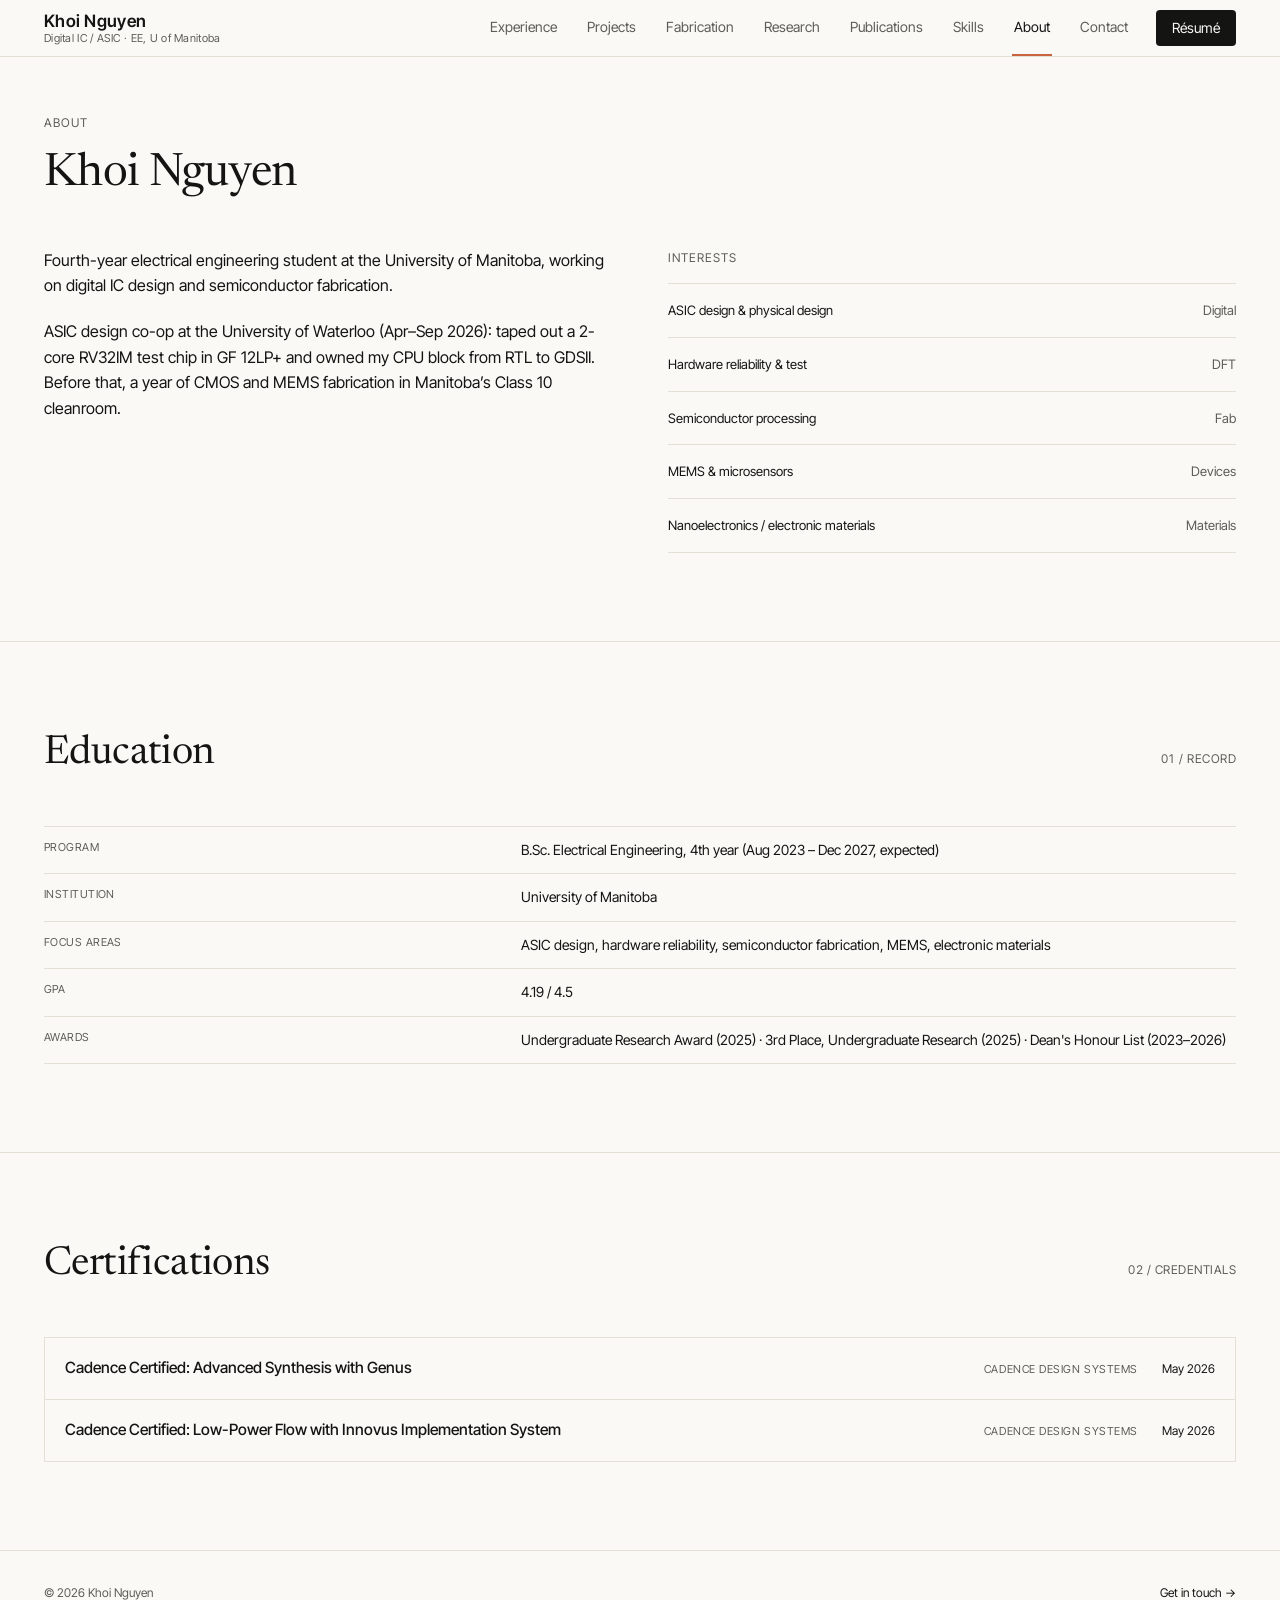
==== about.html @ 2b459b9b "Gallery layout: image cards on home page, shorter project pages" ====
<!doctype html>
<html lang="en">
<head>
<meta charset="utf-8" />
<title>About — Khoi Nguyen</title>
<meta name="description" content="About Khoi Nguyen, an electrical engineering student focused on digital IC and ASIC design, with hands-on semiconductor fabrication experience." />
<meta name="viewport" content="width=device-width, initial-scale=1" />
<link rel="canonical" href="https://akln0401.github.io/portfolio/about.html" />
<link rel="icon" type="image/svg+xml" href="assets/favicon.svg" />
<link rel="icon" type="image/png" sizes="32x32" href="assets/favicon-32.png" />
<link rel="apple-touch-icon" sizes="180x180" href="assets/apple-touch-icon.png" />
<meta name="theme-color" content="#f4f2ed" />
<meta name="author" content="Khoi Nguyen" />
<meta property="og:type" content="website" />
<meta property="og:site_name" content="Khoi Nguyen — Engineering Portfolio" />
<meta property="og:title" content="About — Khoi Nguyen" />
<meta property="og:description" content="About Khoi Nguyen, an electrical engineering student focused on digital IC and ASIC design, with hands-on semiconductor fabrication experience." />
<meta property="og:url" content="https://akln0401.github.io/portfolio/about.html" />
<meta property="og:image" content="https://akln0401.github.io/portfolio/assets/og/about.png?v=20261004" />
<meta property="og:image:width" content="1200" />
<meta property="og:image:height" content="630" />
<meta property="og:image:type" content="image/png" />
<meta property="og:image:alt" content="Khoi Nguyen — engineering portfolio: silicon, sensors, and hardware" />
<meta property="og:locale" content="en_CA" />
<meta name="twitter:card" content="summary_large_image" />
<meta name="twitter:title" content="About — Khoi Nguyen" />
<meta name="twitter:description" content="About Khoi Nguyen, an electrical engineering student focused on digital IC and ASIC design, with hands-on semiconductor fabrication experience." />
<meta name="twitter:image" content="https://akln0401.github.io/portfolio/assets/og/about.png?v=20261004" />
<link rel="preconnect" href="https://fonts.googleapis.com" />
<link rel="preconnect" href="https://fonts.gstatic.com" crossorigin />
<link href="https://fonts.googleapis.com/css2?family=Newsreader:opsz,wght@6..72,300;6..72,400;6..72,500&family=Inter+Tight:wght@400;500;600&family=IBM+Plex+Mono:wght@400;600&display=swap" rel="stylesheet" />
<link rel="stylesheet" href="css/style.css?v=20261013c" />
</head>
<body>
<a class="skip-link" href="#main">Skip to content</a>

<header class="site-header">
  <div class="wrap">
    <a class="logo" href="index.html">
      <strong>Khoi Nguyen</strong>
      <span>Digital IC / ASIC · EE, U of Manitoba</span>
    </a>
    <nav aria-label="Primary">
      <ul class="nav-list" id="nav-list">
        <li><a href="index.html#experience">Experience</a></li>
        <li><a href="index.html#projects">Projects</a></li>
        <li><a href="index.html#fabrication">Fabrication</a></li>
        <li><a href="research.html">Research</a></li>
        <li><a href="index.html#publications">Publications</a></li>
        <li><a href="index.html#skills">Skills</a></li>
        <li><a href="about.html" aria-current="page">About</a></li>
        <li><a href="index.html#contact">Contact</a></li>
        <li><a class="nav-cv" href="assets/khoi-nguyen-cv.pdf">Résumé</a></li>
      </ul>
    </nav>
    <button class="nav-toggle" aria-label="Toggle navigation menu" aria-expanded="false" aria-controls="nav-list">
      <span class="nav-toggle-bars"><span></span><span></span><span></span></span>
    </button>
  </div>
</header>

<main id="main">
  <section class="page-hero">
    <div class="wrap">
      <p class="label">About</p>
      <h1>Khoi Nguyen</h1>
    </div>
  </section>

  <section class="section" style="border-top: none; padding-top: 0;">
    <div class="wrap about-columns">
      <div class="prose">
        <p>Fourth-year electrical engineering student at the University of Manitoba, working on digital IC design and semiconductor fabrication.</p>
        <p>ASIC design co-op at the University of Waterloo (Apr&ndash;Sep 2026): taped out a 2-core RV32IM test chip in GF 12LP+ and owned my CPU block from RTL to GDSII. Before that, a year of CMOS and MEMS fabrication in Manitoba&rsquo;s Class&nbsp;10 cleanroom.</p>
      </div>

      <div>
        <p class="label" style="margin-bottom: 16px;">Interests</p>
        <ul class="interest-list">
          <li><span>ASIC design &amp; physical design</span><span>Digital</span></li>
          <li><span>Hardware reliability &amp; test</span><span>DFT</span></li>
          <li><span>Semiconductor processing</span><span>Fab</span></li>
          <li><span>MEMS &amp; microsensors</span><span>Devices</span></li>
          <li><span>Nanoelectronics / electronic materials</span><span>Materials</span></li>
        </ul>
      </div>
    </div>
  </section>

  <section class="section">
    <div class="wrap">
      <div class="section-head">
        <h2>Education</h2>
        <span class="section-index">01 / RECORD</span>
      </div>
      <table class="spec-table">
        <tbody>
          <tr>
            <th>Program</th>
            <td>B.Sc. Electrical Engineering, 4th year (Aug 2023 &ndash; Dec 2027, expected)</td>
          </tr>
          <tr>
            <th>Institution</th>
            <td>University of Manitoba</td>
          </tr>
          <tr>
            <th>Focus areas</th>
            <td>ASIC design, hardware reliability, semiconductor fabrication, MEMS, electronic materials</td>
          </tr>
          <tr>
            <th>GPA</th>
            <td>4.19 / 4.5</td>
          </tr>
          <tr>
            <th>Awards</th>
            <td>Undergraduate Research Award (2025) &middot; 3rd Place, Undergraduate Research (2025) &middot; Dean's Honour List (2023&ndash;2026)</td>
          </tr>
        </tbody>
      </table>
    </div>
  </section>

  <section class="section">
    <div class="wrap">
      <div class="section-head">
        <h2>Certifications</h2>
        <span class="section-index">02 / CREDENTIALS</span>
      </div>
      <ul class="cert-list">
        <li>
          <span class="cert-name">Cadence Certified: Advanced Synthesis with Genus</span>
          <span class="cert-issuer">Cadence Design Systems</span>
          <span class="cert-date">May 2026</span>
        </li>
        <li>
          <span class="cert-name">Cadence Certified: Low-Power Flow with Innovus Implementation System</span>
          <span class="cert-issuer">Cadence Design Systems</span>
          <span class="cert-date">May 2026</span>
        </li>
      </ul>
    </div>
  </section>
</main>

<footer class="site-footer">
  <div class="wrap">
    <span>&copy; <span data-year>2026</span> Khoi Nguyen</span>
    <span><a href="index.html#contact" style="text-decoration:none;">Get in touch &rarr;</a></span>
  </div>
</footer>

<script src="js/main.js"></script>
</body>
</html>
---- css/style.css ----
/* ============================================================
   Khoi Nguyen — Engineering Portfolio
   Design tokens
   ============================================================ */
:root {
  --ink: #161616;
  --paper: #ffffff;
  --paper-raised: #f4f4f4;
  --muted: #525252;
  --line: #e0e0e0;
  --accent: #0f62fe;
  --accent-ink: #ffffff;

  --font-display: "IBM Plex Sans", "Helvetica Neue", Arial, sans-serif;
  --font-body: "IBM Plex Sans", "Helvetica Neue", Arial, sans-serif;
  --font-mono: "IBM Plex Mono", "SFMono-Regular", Consolas, monospace;

  --max-w: 1240px;
  --gutter: 24px;

  --dur-fast: 120ms;
  --dur-med: 220ms;
  --ease: cubic-bezier(0.2, 0.6, 0.2, 1);
}

/* ------------------------------------------------------------
   Reset
   ------------------------------------------------------------ */

*,
*::before,
*::after {
  box-sizing: border-box;
}

html {
  -webkit-text-size-adjust: 100%;
}

body {
  margin: 0;
  background: var(--paper);
  color: var(--ink);
  font-family: var(--font-body);
  font-size: 16px;
  line-height: 1.6;
  -webkit-font-smoothing: antialiased;
}

img {
  max-width: 100%;
  display: block;
}

a {
  color: inherit;
}

ul {
  margin: 0;
  padding: 0;
  list-style: none;
}

h1, h2, h3, h4 {
  font-family: var(--font-display);
  font-weight: 600;
  line-height: 1.08;
  letter-spacing: -0.02em;
  margin: 0;
}

p {
  margin: 0;
}

svg text {
  font-family: var(--font-mono);
}

/* ------------------------------------------------------------
   Layout helpers
   ------------------------------------------------------------ */

.wrap {
  max-width: var(--max-w);
  margin: 0 auto;
  padding: 0 var(--gutter);
}

.skip-link {
  position: absolute;
  left: -9999px;
  top: 0;
  background: var(--ink);
  color: var(--paper);
  padding: 12px 18px;
  z-index: 200;
  font-family: var(--font-mono);
  font-size: 13px;
}

.skip-link:focus {
  left: var(--gutter);
  top: var(--gutter);
}

:focus-visible {
  outline: 2px solid var(--accent);
  outline-offset: 3px;
}

.label {
  font-family: var(--font-mono);
  font-size: 12px;
  letter-spacing: 0.08em;
  text-transform: uppercase;
  color: var(--muted);
}

.rule {
  border: none;
  border-top: 1px solid var(--line);
  margin: 0;
}

.section {
  padding: 88px 0;
  border-top: 1px solid var(--line);
}

.section-head {
  display: flex;
  align-items: baseline;
  justify-content: space-between;
  gap: 24px;
  margin-bottom: 48px;
  flex-wrap: wrap;
}

.section-head h2 {
  font-size: clamp(28px, 4vw, 40px);
}

.section-index {
  font-family: var(--font-mono);
  font-size: 13px;
  color: var(--muted);
  white-space: nowrap;
}

/* ------------------------------------------------------------
   Header / Nav
   ------------------------------------------------------------ */

.site-header {
  position: sticky;
  top: 0;
  z-index: 100;
  background: rgba(244, 242, 237, 0.94);
  border-bottom: 1px solid var(--line);
  backdrop-filter: none;
}

.site-header .wrap {
  display: flex;
  align-items: center;
  justify-content: space-between;
  height: 68px;
}

.logo {
  font-family: var(--font-mono);
  font-size: 14px;
  letter-spacing: 0.02em;
  text-decoration: none;
  display: flex;
  flex-direction: column;
  line-height: 1.2;
}

.logo strong {
  font-family: var(--font-display);
  font-size: 17px;
  font-weight: 600;
}

.logo span {
  color: var(--muted);
  font-size: 11px;
}

.nav-list {
  display: flex;
  align-items: center;
  gap: 26px;
}

.nav-list a {
  text-decoration: none;
  font-family: var(--font-mono);
  font-size: 13px;
  letter-spacing: 0.03em;
  text-transform: uppercase;
  color: var(--ink);
  padding: 4px 2px;
  border-bottom: 1px solid transparent;
  transition: border-color var(--dur-fast) var(--ease), color var(--dur-fast) var(--ease);
}

.nav-list a:hover,
.nav-list a[aria-current="page"] {
  border-bottom-color: var(--accent);
}

.nav-list a[aria-current="page"] {
  color: var(--accent);
}

.nav-list a.nav-cv {
  border: 1px solid var(--ink);
  padding: 6px 12px;
}

.nav-list a.nav-cv:hover {
  background: var(--ink);
  color: var(--paper);
}

@media (max-width: 1100px) and (min-width: 921px) {
  .nav-list { gap: 18px; }
  .nav-list a { font-size: 12px; }
}

.nav-toggle {
  display: none;
  background: none;
  border: 1px solid var(--line);
  width: 40px;
  height: 40px;
  align-items: center;
  justify-content: center;
  cursor: pointer;
}

.nav-toggle-bars {
  position: relative;
  width: 18px;
  height: 12px;
}

.nav-toggle-bars span {
  position: absolute;
  left: 0;
  right: 0;
  height: 1.5px;
  background: var(--ink);
  transition: transform var(--dur-med) var(--ease), opacity var(--dur-med) var(--ease);
}

.nav-toggle-bars span:nth-child(1) { top: 0; }
.nav-toggle-bars span:nth-child(2) { top: 50%; margin-top: -0.75px; }
.nav-toggle-bars span:nth-child(3) { bottom: 0; }

.nav-toggle[aria-expanded="true"] .nav-toggle-bars span:nth-child(1) {
  transform: translateY(5.25px) rotate(45deg);
}
.nav-toggle[aria-expanded="true"] .nav-toggle-bars span:nth-child(2) {
  opacity: 0;
}
.nav-toggle[aria-expanded="true"] .nav-toggle-bars span:nth-child(3) {
  transform: translateY(-5.25px) rotate(-45deg);
}

/* ------------------------------------------------------------
   Hero
   ------------------------------------------------------------ */

.hero {
  padding: 52px 0 80px;
  border-top: none;
}

.hero .wrap {
  display: grid;
  grid-template-columns: 1.05fr 0.95fr;
  gap: 56px;
  align-items: center;
}

.hero-eyebrow {
  margin-bottom: 22px;
}

.hero h1 {
  font-size: clamp(32px, 4.4vw, 52px);
  letter-spacing: -0.01em;
  max-width: 18ch;
}

.hero-intro {
  margin-top: 22px;
  max-width: 60ch;
  color: var(--muted);
  font-size: 17px;
}

.hero-links {
  display: flex;
  gap: 16px;
  margin-top: 32px;
  flex-wrap: wrap;
}

.btn {
  display: inline-flex;
  align-items: center;
  gap: 8px;
  font-family: var(--font-mono);
  font-size: 13px;
  text-transform: uppercase;
  letter-spacing: 0.04em;
  text-decoration: none;
  padding: 13px 22px;
  border: 1px solid var(--ink);
  color: var(--ink);
  transition: background var(--dur-fast) var(--ease), color var(--dur-fast) var(--ease);
}

.btn:hover {
  background: var(--ink);
  color: var(--paper);
}

.btn-primary {
  background: var(--accent);
  border-color: var(--accent);
  color: var(--accent-ink);
}

.btn-primary:hover {
  background: transparent;
  color: var(--accent);
}

.hero-figure {
  border: 1px solid var(--line);
  background: var(--paper-raised);
  padding: 20px;
  position: relative;
}

.hero-figure svg,
.hero-figure img {
  width: 100%;
  height: auto;
  display: block;
}

.hero-figure img {
  background: #0d0f11;
}

.hero-facts {
  margin: 30px 0 0;
  max-width: 56ch;
  border-top: 1px solid var(--line);
}

.hero-facts div {
  display: grid;
  grid-template-columns: 88px 1fr;
  gap: 16px;
  padding: 9px 0;
  border-bottom: 1px solid var(--line);
}

.hero-facts dt {
  font-family: var(--font-mono);
  font-size: 11px;
  letter-spacing: 0.06em;
  text-transform: uppercase;
  color: var(--muted);
  padding-top: 2px;
}

.hero-facts dd {
  margin: 0;
  font-size: 14.5px;
}

.hero-figure figcaption {
  margin-top: 14px;
  font-family: var(--font-mono);
  font-size: 11px;
  color: var(--muted);
  display: flex;
  justify-content: space-between;
  letter-spacing: 0.02em;
}

/* ------------------------------------------------------------
   Marquee strip
   ------------------------------------------------------------ */

.strip {
  border-top: 1px solid var(--line);
  border-bottom: 1px solid var(--line);
  padding: 18px 0;
}

.strip ul {
  display: flex;
  flex-wrap: wrap;
  gap: 12px 0;
}

.strip li {
  font-family: var(--font-mono);
  font-size: 12px;
  color: var(--muted);
  padding: 0 18px;
  border-left: 1px solid var(--line);
}

.strip li:first-child {
  border-left: none;
  padding-left: 0;
}

/* ------------------------------------------------------------
   Experience
   ------------------------------------------------------------ */

.exp-list {
  display: flex;
  flex-direction: column;
}

.exp-item {
  display: grid;
  grid-template-columns: 200px 1fr;
  gap: 32px;
  padding: 32px 0;
  border-top: 1px solid var(--line);
}

.exp-item:first-child {
  border-top: none;
}

.exp-when {
  font-family: var(--font-mono);
  font-size: 13px;
  color: var(--muted);
}

.exp-role {
  font-family: var(--font-display);
  font-size: 21px;
  margin-bottom: 4px;
}

.exp-org {
  color: var(--muted);
  margin-bottom: 14px;
  font-size: 15px;
}

.exp-points {
  max-width: 70ch;
}

.exp-points li {
  position: relative;
  padding-left: 18px;
  font-size: 14.5px;
  margin-bottom: 7px;
}

.exp-points li::before {
  content: "";
  position: absolute;
  left: 0;
  top: 0.72em;
  width: 7px;
  height: 1px;
  background: var(--accent);
}

.exp-tools {
  margin-top: 14px;
  font-family: var(--font-mono);
  font-size: 11.5px;
  color: var(--muted);
}

/* ------------------------------------------------------------
   Stats, charts & data tables
   ------------------------------------------------------------ */

.stat-row {
  display: grid;
  grid-template-columns: repeat(3, 1fr);
  gap: 1px;
  background: var(--line);
  border: 1px solid var(--line);
}

.stat-tile {
  background: var(--paper);
  padding: 24px 22px;
  display: flex;
  flex-direction: column;
  gap: 6px;
}

.stat-num {
  font-family: var(--font-display);
  font-size: clamp(26px, 4vw, 36px);
  font-weight: 500;
  letter-spacing: -0.01em;
  line-height: 1;
}

.stat-lab {
  font-family: var(--font-mono);
  font-size: 11px;
  text-transform: uppercase;
  letter-spacing: 0.06em;
  color: var(--muted);
}

.chart-frame {
  border: 1px solid var(--line);
  background: var(--paper-raised);
  padding: 22px;
  margin-top: 40px;
}

.chart-frame svg {
  width: 100%;
  height: auto;
  display: block;
  font-family: var(--font-mono);
}

.prose .note {
  font-family: var(--font-mono);
  font-size: 12.5px;
  color: var(--muted);
  border-left: 2px solid var(--line);
  padding-left: 14px;
  margin-top: 26px;
}

.table-scroll {
  overflow-x: auto;
  -webkit-overflow-scrolling: touch;
}

.data-table {
  width: 100%;
  border-collapse: collapse;
  font-size: 14px;
}

.data-table caption {
  text-align: left;
  font-family: var(--font-mono);
  font-size: 11px;
  text-transform: uppercase;
  letter-spacing: 0.06em;
  color: var(--muted);
  padding-bottom: 12px;
}

.data-table th,
.data-table td {
  text-align: right;
  padding: 11px 14px;
  border-bottom: 1px solid var(--line);
}

.data-table th:first-child,
.data-table td:first-child {
  text-align: left;
  font-family: var(--font-mono);
  font-size: 13px;
}

.data-table thead th {
  font-family: var(--font-mono);
  font-size: 10.5px;
  font-weight: 600;
  text-transform: uppercase;
  letter-spacing: 0.05em;
  color: var(--muted);
  border-bottom: 1px solid var(--ink);
}

.data-table tbody td {
  font-variant-numeric: tabular-nums;
}

.data-table tfoot td {
  font-variant-numeric: tabular-nums;
  font-weight: 600;
  border-bottom: none;
  border-top: 1px solid var(--ink);
}

@media (max-width: 680px) {
  .stat-row { grid-template-columns: 1fr; }
  .data-table { font-size: 12.5px; }
  .data-table th, .data-table td { padding: 9px 8px; }
}

/* ------------------------------------------------------------
   Certifications
   ------------------------------------------------------------ */

.cert-block {
  margin-top: 56px;
  padding-top: 32px;
  border-top: 1px solid var(--line);
}

.cert-list {
  margin-top: 16px;
  display: grid;
  gap: 1px;
  background: var(--line);
  border: 1px solid var(--line);
}

.cert-list li {
  background: var(--paper);
  display: grid;
  grid-template-columns: 1fr auto auto;
  align-items: baseline;
  gap: 8px 24px;
  padding: 18px 20px;
}

.cert-name {
  font-weight: 500;
  font-size: 15.5px;
}

.cert-issuer {
  font-family: var(--font-mono);
  font-size: 11px;
  text-transform: uppercase;
  letter-spacing: 0.05em;
  color: var(--muted);
}

.cert-date {
  font-family: var(--font-mono);
  font-size: 12px;
  color: var(--accent);
  white-space: nowrap;
}

@media (max-width: 680px) {
  .cert-list li {
    grid-template-columns: 1fr;
    gap: 6px;
  }
}

/* ------------------------------------------------------------
   Projects
   ------------------------------------------------------------ */

.proj-list {
  display: grid;
  gap: 1px;
  background: var(--line);
  border: 1px solid var(--line);
}

.proj {
  display: block;
  background: var(--paper);
  padding: 28px 28px 24px;
  text-decoration: none;
  color: inherit;
  transition: background var(--dur-fast) var(--ease);
}

.proj:hover {
  background: var(--paper-raised);
}

.proj-head {
  display: grid;
  grid-template-columns: 40px 1fr auto;
  gap: 16px;
  align-items: baseline;
}

.proj-num {
  font-family: var(--font-mono);
  font-size: 13px;
  color: var(--muted);
}

.proj-head h3 {
  font-size: 21px;
}

.proj-cat {
  font-family: var(--font-mono);
  font-size: 11px;
  letter-spacing: 0.05em;
  text-transform: uppercase;
  color: var(--accent);
  white-space: nowrap;
}

.proj-sum {
  margin: 12px 0 0 56px;
  max-width: 78ch;
  color: var(--muted);
  font-size: 15px;
}

.proj-spec {
  margin: 20px 0 0 56px;
  display: grid;
  grid-template-columns: repeat(4, 1fr);
  border-top: 1px solid var(--line);
}

.proj-spec div {
  padding: 12px 16px 0 0;
}

.proj-spec dt {
  font-family: var(--font-mono);
  font-size: 10.5px;
  letter-spacing: 0.06em;
  text-transform: uppercase;
  color: var(--muted);
  margin-bottom: 4px;
}

.proj-spec dd {
  margin: 0;
  font-size: 13.5px;
  line-height: 1.5;
}

.proj-go {
  display: inline-block;
  margin: 18px 0 0 56px;
  font-family: var(--font-mono);
  font-size: 12.5px;
}

.proj:hover .proj-go {
  color: var(--accent);
}

@media (max-width: 1024px) {
  .proj-spec { grid-template-columns: repeat(2, 1fr); }
}

@media (max-width: 680px) {
  .proj { padding: 22px 18px 20px; }
  .proj-head { grid-template-columns: 30px 1fr; gap: 10px; }
  .proj-cat { grid-column: 2; white-space: normal; }
  .proj-sum, .proj-spec, .proj-go { margin-left: 40px; }
  .proj-spec { grid-template-columns: 1fr; }
}

/* ------------------------------------------------------------
   Fabrication
   ------------------------------------------------------------ */

.fab-grid {
  display: grid;
  grid-template-columns: 1.5fr 1fr;
  gap: 56px;
  align-items: start;
}

.fab-lead {
  max-width: 62ch;
  margin-bottom: 28px;
  font-size: 16px;
}

.fab-photo {
  max-width: 400px;
  justify-self: end;
}

@media (max-width: 1024px) {
  .fab-grid { grid-template-columns: 1fr; gap: 40px; }
  .fab-photo { justify-self: start; }
}

/* ------------------------------------------------------------
   Skills
   ------------------------------------------------------------ */

.skill-grid {
  display: grid;
  grid-template-columns: repeat(3, 1fr);
  gap: 1px;
  background: var(--line);
  border: 1px solid var(--line);
}

.skill-group {
  background: var(--paper);
  padding: 22px 22px 24px;
}

.skill-group h3 {
  font-family: var(--font-mono);
  font-size: 11.5px;
  font-weight: 600;
  letter-spacing: 0.06em;
  text-transform: uppercase;
  color: var(--accent);
  margin-bottom: 10px;
}

.skill-group p {
  font-size: 14.5px;
  line-height: 1.65;
}

@media (max-width: 900px) {
  .skill-grid { grid-template-columns: repeat(2, 1fr); }
}

@media (max-width: 560px) {
  .skill-grid { grid-template-columns: 1fr; }
}

/* ------------------------------------------------------------
   Research teaser
   ------------------------------------------------------------ */

.research-teaser {
  display: grid;
  grid-template-columns: 1fr 1fr;
  gap: 48px;
  align-items: start;
}

.research-teaser p {
  color: var(--muted);
  max-width: 52ch;
  margin-bottom: 24px;
}

.diagram-frame {
  border: 1px solid var(--line);
  padding: 18px;
  background: var(--paper-raised);
}

.diagram-frame svg {
  width: 100%;
  height: auto;
}

/* ------------------------------------------------------------
   Contact
   ------------------------------------------------------------ */

.contact-grid {
  display: grid;
  grid-template-columns: 1.2fr 1fr;
  gap: 48px;
}

.contact-lead {
  font-size: 22px;
  font-family: var(--font-display);
  max-width: 22ch;
}

.contact-list {
  display: flex;
  flex-direction: column;
}

.contact-list li {
  border-top: 1px solid var(--line);
}

.contact-list li:last-child {
  border-bottom: 1px solid var(--line);
}

.contact-list a {
  display: flex;
  justify-content: space-between;
  align-items: center;
  padding: 18px 0;
  text-decoration: none;
  font-family: var(--font-mono);
  font-size: 14px;
}

.contact-list a:hover .contact-arrow {
  transform: translateX(4px);
}

.contact-arrow {
  color: var(--accent);
  transition: transform var(--dur-fast) var(--ease);
}

/* ------------------------------------------------------------
   Footer
   ------------------------------------------------------------ */

.site-footer {
  border-top: 1px solid var(--line);
  padding: 32px 0;
}

.site-footer .wrap {
  display: flex;
  justify-content: space-between;
  flex-wrap: wrap;
  gap: 12px;
  font-family: var(--font-mono);
  font-size: 12px;
  color: var(--muted);
}

/* ------------------------------------------------------------
   Inner pages (about / research / project detail)
   ------------------------------------------------------------ */

.page-hero {
  padding: 56px 0 48px;
  border-top: none;
}

.page-hero h1 {
  font-size: clamp(30px, 4.5vw, 46px);
  margin-top: 18px;
  max-width: 20ch;
}

.page-hero .label {
  margin-bottom: 0;
}

.page-hero .dek {
  margin-top: 20px;
  color: var(--muted);
  max-width: 60ch;
  font-size: 17px;
}

.prose {
  max-width: 68ch;
}

.prose p {
  margin-bottom: 20px;
  font-size: 16px;
}

.prose p:last-child {
  margin-bottom: 0;
}

.two-col {
  display: grid;
  grid-template-columns: 1fr 1fr;
  gap: 56px;
}

.spec-table {
  width: 100%;
  border-collapse: collapse;
  font-size: 14px;
}

.spec-table tr {
  border-top: 1px solid var(--line);
}

.spec-table tr:last-child {
  border-bottom: 1px solid var(--line);
}

.spec-table th,
.spec-table td {
  text-align: left;
  padding: 12px 0;
  vertical-align: top;
}

.spec-table th {
  font-family: var(--font-mono);
  font-weight: 400;
  color: var(--muted);
  width: 40%;
  text-transform: uppercase;
  font-size: 11px;
  letter-spacing: 0.04em;
}

.about-columns {
  display: grid;
  grid-template-columns: 1fr 1fr;
  gap: 56px;
  align-items: start;
}

.interest-list li {
  border-top: 1px solid var(--line);
  padding: 16px 0;
  display: flex;
  justify-content: space-between;
  font-family: var(--font-mono);
  font-size: 13px;
}

.interest-list li:last-child {
  border-bottom: 1px solid var(--line);
}

.interest-list span:last-child {
  color: var(--muted);
}

.breadcrumb {
  font-family: var(--font-mono);
  font-size: 12px;
  color: var(--muted);
  text-decoration: none;
  display: inline-block;
  margin-bottom: 24px;
}

.breadcrumb:hover {
  color: var(--accent);
}

.process-list {
  counter-reset: step;
  display: flex;
  flex-direction: column;
}

.process-list li {
  border-top: 1px solid var(--line);
  padding: 20px 0;
  display: grid;
  grid-template-columns: 48px 1fr;
  gap: 20px;
}

.process-list li:last-child {
  border-bottom: 1px solid var(--line);
}

.process-list li::before {
  counter-increment: step;
  content: counter(step, decimal-leading-zero);
  font-family: var(--font-mono);
  color: var(--accent);
  font-size: 13px;
}

.process-list h4 {
  font-size: 15px;
  margin-bottom: 6px;
}

.process-list p {
  color: var(--muted);
  font-size: 14px;
}

/* ------------------------------------------------------------
   Responsive
   ------------------------------------------------------------ */

@media (max-width: 1024px) {
  .hero .wrap {
    grid-template-columns: 1fr;
    gap: 40px;
  }

  .hero-figure {
    max-width: 480px;
  }

  .exp-item {
    grid-template-columns: 140px 1fr;
  }

  .research-teaser,
  .contact-grid,
  .two-col,
  .about-columns {
    grid-template-columns: 1fr;
  }
}

@media (max-width: 768px) {
  .section {
    padding: 64px 0;
  }

  .exp-item {
    grid-template-columns: 1fr;
    gap: 10px;
  }
}

@media (max-width: 480px) {
  .section-head {
    flex-direction: column;
    gap: 8px;
  }

  .hero-links .btn {
    flex: 1 1 auto;
    justify-content: center;
  }

  .strip li {
    padding: 0 14px 0 0;
    border-left: none;
  }

  .hero-figure figcaption {
    flex-direction: column;
    gap: 4px;
  }
}

@media (max-width: 920px) {
  .nav-list {
    position: fixed;
    inset: 68px 0 0 0;
    background: var(--paper);
    flex-direction: column;
    align-items: stretch;
    gap: 0;
    padding: 8px var(--gutter);
    transform: translateY(-8px);
    opacity: 0;
    visibility: hidden;
    pointer-events: none;
    transition: opacity var(--dur-med) var(--ease), transform var(--dur-med) var(--ease),
      visibility 0s linear var(--dur-med);
  }

  .nav-list.is-open {
    opacity: 1;
    visibility: visible;
    pointer-events: auto;
    transform: translateY(0);
    transition: opacity var(--dur-med) var(--ease), transform var(--dur-med) var(--ease),
      visibility 0s linear 0s;
  }

  .nav-list li {
    border-top: 1px solid var(--line);
  }

  .nav-list a {
    display: block;
    padding: 18px 0;
    font-size: 14px;
  }

  .nav-toggle {
    display: inline-flex;
  }

  .nav-list a.nav-cv {
    border: none;
    padding: 18px 0;
  }
}

/* ------------------------------------------------------------
   Motion
   ------------------------------------------------------------ */

/* (hero entrance animation removed: content shows immediately) */

@media (prefers-reduced-motion: reduce) {
  * {
    transition-duration: 0.001ms !important;
    animation-duration: 0.001ms !important;
  }
}

/* ------------------------------------------------------------
   Physical-design figure gallery
   ------------------------------------------------------------ */

.pd-lede {
  max-width: 62ch;
  color: var(--muted);
  font-size: 14.5px;
  margin-bottom: 36px;
}

.pd-gallery {
  display: flex;
  flex-direction: column;
  gap: 40px;
}

.pd-figure {
  margin: 0;
}

.pd-figure a {
  display: block;
}

.pd-figure img {
  display: block;
  width: 100%;
  height: auto;
  background: #000;
}

.pd-figure figcaption {
  margin-top: 14px;
  display: flex;
  justify-content: space-between;
  gap: 16px;
  font-family: var(--font-mono);
  font-size: 11px;
  letter-spacing: 0.02em;
  color: var(--muted);
}

.pd-note {
  margin-top: 14px;
  max-width: 62ch;
  color: var(--muted);
  font-size: 14.5px;
}

.pd-note code {
  font-family: var(--font-mono);
  font-size: 0.92em;
}

@media (max-width: 680px) {
  .pd-gallery { gap: 32px; }
  .pd-figure figcaption { flex-direction: column; gap: 4px; }
}

/* ------------------------------------------------------------
   Disclosure block
   ------------------------------------------------------------ */

.disclosure {
  display: grid;
  grid-template-columns: 1fr 1fr;
  gap: 48px;
  align-items: start;
}

.disclosure-col .label {
  margin-bottom: 18px;
}

.disclosure-list {
  list-style: none;
  margin: 0;
  padding: 0;
}

.disclosure-list li {
  position: relative;
  padding: 14px 0 14px 26px;
  border-top: 1px solid var(--line);
  color: var(--muted);
  font-size: 14.5px;
  line-height: 1.55;
}

.disclosure-list li:first-child {
  border-top: none;
  padding-top: 0;
}

.disclosure-list li::before {
  content: "+";
  position: absolute;
  left: 0;
  top: 14px;
  font-family: var(--font-mono);
  font-size: 12px;
  color: var(--ink);
}

.disclosure-list li:first-child::before {
  top: 0;
}

.disclosure-held .disclosure-list li::before {
  content: "\2014";
  color: var(--accent);
}

.disclosure-note {
  margin-top: 40px;
  padding-left: 14px;
  border-left: 2px solid var(--line);
  max-width: 68ch;
  font-family: var(--font-mono);
  font-size: 12.5px;
  line-height: 1.7;
  color: var(--muted);
}

@media (max-width: 768px) {
  .disclosure {
    grid-template-columns: 1fr;
    gap: 36px;
  }
}

/* ------------------------------------------------------------
   Cleanroom photo grid
   ------------------------------------------------------------ */

.lab-intro {
  margin-bottom: 44px;
  align-items: start;
}

.lab-feature {
  max-width: 420px;
  margin: 0;
}

.lab-grid {
  display: grid;
  grid-template-columns: repeat(3, 1fr);
  gap: 20px;
  align-items: start;
}

.lab-figure {
  margin: 0;
  border: 1px solid var(--line);
  background: var(--paper-raised);
  padding: 12px;
}

.lab-figure img {
  display: block;
  width: 100%;
  height: auto;
}

/* Grid tiles share one ratio so rows stay level whatever the source photo is */
.lab-grid .lab-figure img {
  aspect-ratio: 3 / 4;
  height: auto;
  object-fit: cover;
  object-position: center;
}

.lab-figure figcaption {
  margin-top: 10px;
  font-family: var(--font-mono);
  font-size: 11px;
  letter-spacing: 0.02em;
  color: var(--muted);
  display: flex;
  justify-content: space-between;
  gap: 12px;
}

@media (max-width: 680px) {
  .lab-grid { grid-template-columns: repeat(2, 1fr); gap: 14px; }
  .lab-figure { padding: 8px; }
  .lab-feature { max-width: none; }
}

/* ------------------------------------------------------------
   Flip-flop mechanism figures
   ------------------------------------------------------------ */

.dq-figure {
  margin: 0;
}

.dq-figure svg {
  display: block;
  width: 100%;
  height: auto;
}

.dq-figure figcaption {
  margin-top: 14px;
  display: flex;
  justify-content: space-between;
  gap: 16px;
  font-family: var(--font-mono);
  font-size: 11px;
  letter-spacing: 0.02em;
  color: var(--muted);
}

@media (max-width: 680px) {
  .dq-figure figcaption { flex-direction: column; gap: 4px; }
}

.fig-note {
  margin-top: 26px;
  max-width: 62ch;
  color: var(--muted);
  font-size: 14.5px;
}

.fig-note code {
  font-family: var(--font-mono);
  font-size: 0.9em;
}

.fig-refs {
  margin-top: 18px;
  max-width: 68ch;
  font-family: var(--font-mono);
  font-size: 11.5px;
  line-height: 1.7;
  color: var(--muted);
  border-left: 2px solid var(--line);
  padding-left: 14px;
}

.fig-scroll {
  overflow-x: auto;
  -webkit-overflow-scrolling: touch;
}

/* Grid/flex children default to min-width:auto, which lets a wide child
   force its track wider than the viewport. */
.research-teaser > * { min-width: 0; }

@media (max-width: 680px) {
  .dq-figure--pan .fig-scroll svg { min-width: 580px; }
  .dq-figure--pan figcaption::after {
    content: "scroll to read \2192";
    color: var(--line);
  }
}

/* Project status groups (index) */
.proj-group { display: flex; align-items: center; gap: 8px; }
.proj-group::before { content: ""; width: 8px; height: 8px; border-radius: 50%; background: currentColor; }
.proj-group.is-active { color: #2e7d32; }
.proj-group.is-done { color: var(--muted); }


/* ============================================================
   Carbon-style theme (white surfaces, light Plex display type,
   black masthead, flat square tiles, single blue accent)
   ============================================================ */
h1, h2 { font-weight: 300; letter-spacing: -0.01em; }
h1 { line-height: 1.12; }
h2 { line-height: 1.2; }
h3, h4 { font-weight: 500; letter-spacing: 0; }

.site-header { background: #161616; border-bottom: 0; }
.site-header .wrap { height: 56px; }
.logo strong { color: #f4f4f4; font-weight: 500; }
.logo span { color: #a8a8a8; }
.nav-list a { color: #c6c6c6; font-family: var(--font-body); text-transform: none; letter-spacing: 0; font-size: 14px; border-bottom: 2px solid transparent; padding: 0 2px; height: 56px; display: inline-flex; align-items: center; }
.nav-list a:hover { color: #f4f4f4; border-bottom-color: transparent; }
.nav-list a[aria-current="page"] { color: #f4f4f4; border-bottom-color: var(--accent); }
.nav-list a.nav-cv { border: 0; background: var(--accent); color: #fff; padding: 0 16px; }
.nav-list a.nav-cv:hover { background: #0353e9; color: #fff; }
.nav-toggle { border-color: #525252; color: #f4f4f4; }
.nav-toggle-bars span { background: #f4f4f4; }
@media (max-width: 920px) {
  .nav-list { background: #161616; }
  .nav-list a { padding: 0; height: 48px; }
}

.section { border-top-color: var(--line); }
.section-index { color: var(--muted); font-family: var(--font-body); letter-spacing: 0; text-transform: none; }

.proj-list { background: transparent; border: 0; gap: 2px; }
.proj { background: var(--paper-raised); }
.proj:hover { background: #e8e8e8; }
.proj-go { color: var(--accent); }
.spec-table th { color: var(--muted); }
a { color: var(--accent); }
.btn { border-radius: 0; }
:focus-visible { outline: 2px solid var(--accent); outline-offset: 2px; }


/* ============================================================
   Warm editorial theme (layered on the flat-tile structure):
   ivory paper, serif display headlines, light masthead,
   near-black text, clay accent used sparingly
   ============================================================ */
:root {
  --ink: #141413;
  --paper: #faf9f5;
  --paper-raised: #f0eee6;
  --muted: #5e5d59;
  --line: #e3e0d6;
  --accent: #141413;
  --clay: #c96442;
  --font-display: "Newsreader", "Iowan Old Style", Georgia, serif;
  --font-body: "Inter Tight", "Helvetica Neue", Arial, sans-serif;
  --font-mono: var(--font-body);
}
code, kbd, pre, samp { font-family: "IBM Plex Mono", "SFMono-Regular", Consolas, monospace; font-size: 0.92em; }
.label, .section-index, .proj-num, .proj-spec dt { font-variant-numeric: tabular-nums; }
body { font-family: var(--font-body); background: var(--paper); color: var(--ink); }
h1, h2 { font-family: var(--font-display); font-weight: 400; letter-spacing: -0.015em; }
h1 { line-height: 1.08; }
h3, h4 { font-family: var(--font-body); font-weight: 600; letter-spacing: -0.005em; }

.site-header { background: rgba(250, 249, 245, 0.96); border-bottom: 1px solid var(--line); }
.logo strong { color: var(--ink); font-family: var(--font-body); font-weight: 600; }
.logo span { color: var(--muted); }
.nav-list a { color: var(--muted); font-family: var(--font-body); }
.nav-list a:hover { color: var(--ink); }
.nav-list a[aria-current="page"] { color: var(--ink); border-bottom-color: var(--clay); }
.nav-list a.nav-cv { background: var(--ink); color: var(--paper); height: 36px; padding: 0 16px; border-radius: 8px; }
.nav-list a.nav-cv:hover { background: #3d3d3a; color: var(--paper); }
.nav-toggle { border-color: var(--line); color: var(--ink); }
.nav-toggle-bars span { background: var(--ink); }
@media (max-width: 920px) { .nav-list { background: var(--paper); } }

a { color: var(--ink); text-decoration-color: var(--clay); text-underline-offset: 3px; }
.proj { background: var(--paper-raised); border-radius: 12px; }
.proj:hover { background: #e8e5da; }
.proj-list { gap: 12px; }
.proj-go { color: var(--clay); }
.btn { border-radius: 8px; }
.section-index { font-size: 12px; color: var(--muted); letter-spacing: .04em; text-transform: uppercase; }
:focus-visible { outline: 2px solid var(--clay); outline-offset: 2px; }

/* Final review: readability and restraint */
.hero h1 { font-size: clamp(40px, 5vw, 60px); }
.hero-intro { font-size: 18px; line-height: 1.6; max-width: 60ch; }
.exp-points li { font-size: 15.5px; line-height: 1.6; }
.exp-tools { font-size: 12.5px; }
.proj-sum { font-size: 16px; line-height: 1.6; }
.proj-spec dd { font-size: 14.5px; }
.proj-spec dt, .label { font-size: 12px; }
.proj { border-radius: 4px; }
.btn, .nav-list a.nav-cv { border-radius: 4px; }
strong { font-weight: 600; }
@media (max-width: 640px) {
  body { font-size: 16px; }
  .hero h1 { font-size: 40px; }
  .hero-intro { font-size: 17px; }
  .proj-spec { grid-template-columns: 1fr 1fr; margin-left: 0; }
  .proj-go { margin-left: 0; }
}

.hero-portrait {
  max-width: 400px;
  justify-self: end;
}
.hero-portrait img {
  background: none;
  aspect-ratio: 4 / 5;
  object-fit: cover;
}
@media (max-width: 1024px) {
  .hero-portrait { justify-self: start; max-width: 360px; }
}

/* Publications */
.pub-list { list-style: none; margin: 0; padding: 0; }
.pub-list li { border-top: 1px solid var(--line); padding: 20px 0; }
.pub-list li:last-child { border-bottom: 1px solid var(--line); }
.pub-title { font-size: 17px; font-weight: 600; line-height: 1.4; margin: 0 0 6px; max-width: 72ch; }
.pub-title a { color: var(--ink); text-decoration: none; }
.pub-title a:hover { text-decoration: underline; }
.pub-authors, .pub-venue, .pub-links { font-size: 14.5px; color: var(--muted); margin: 0 0 4px; line-height: 1.55; }
.pub-authors strong { color: var(--ink); font-weight: 600; }
.pub-links { margin: 10px 0 0; }

/* Logic schematics: white sheet, like a textbook figure */
.diagram-frame.schematic { background: #fff; }

/* Project gallery */
.card-grid { display: grid; grid-template-columns: repeat(auto-fill, minmax(280px, 1fr)); gap: 20px; }
.card { display: flex; flex-direction: column; background: var(--paper-raised); border: 1px solid var(--line); border-radius: 6px; overflow: hidden; color: inherit; text-decoration: none; transition: transform .15s ease, box-shadow .15s ease; }
.card:hover { transform: translateY(-2px); box-shadow: 0 6px 20px rgba(0,0,0,.08); }
.card-media { aspect-ratio: 4 / 3; background: #15171a; display: flex; align-items: center; justify-content: center; overflow: hidden; }
.card-media img { width: 100%; height: 100%; display: block; background: #fff; }
.card-text { font-family: var(--font-mono, monospace); font-size: 32px; letter-spacing: .04em; color: #f4f1ea; }
.card-body { padding: 16px 18px 18px; display: flex; flex-direction: column; gap: 8px; flex: 1; }
.card-body h3 { font-size: 18px; line-height: 1.3; margin: 0; }
.card-body p { font-size: 14.5px; line-height: 1.5; margin: 0; color: var(--muted); }
.card-tags { margin-top: auto; padding-top: 6px; font-size: 12px; letter-spacing: .02em; color: var(--clay, var(--accent)); }
@media (max-width: 640px) { .card-grid { grid-template-columns: 1fr; } }
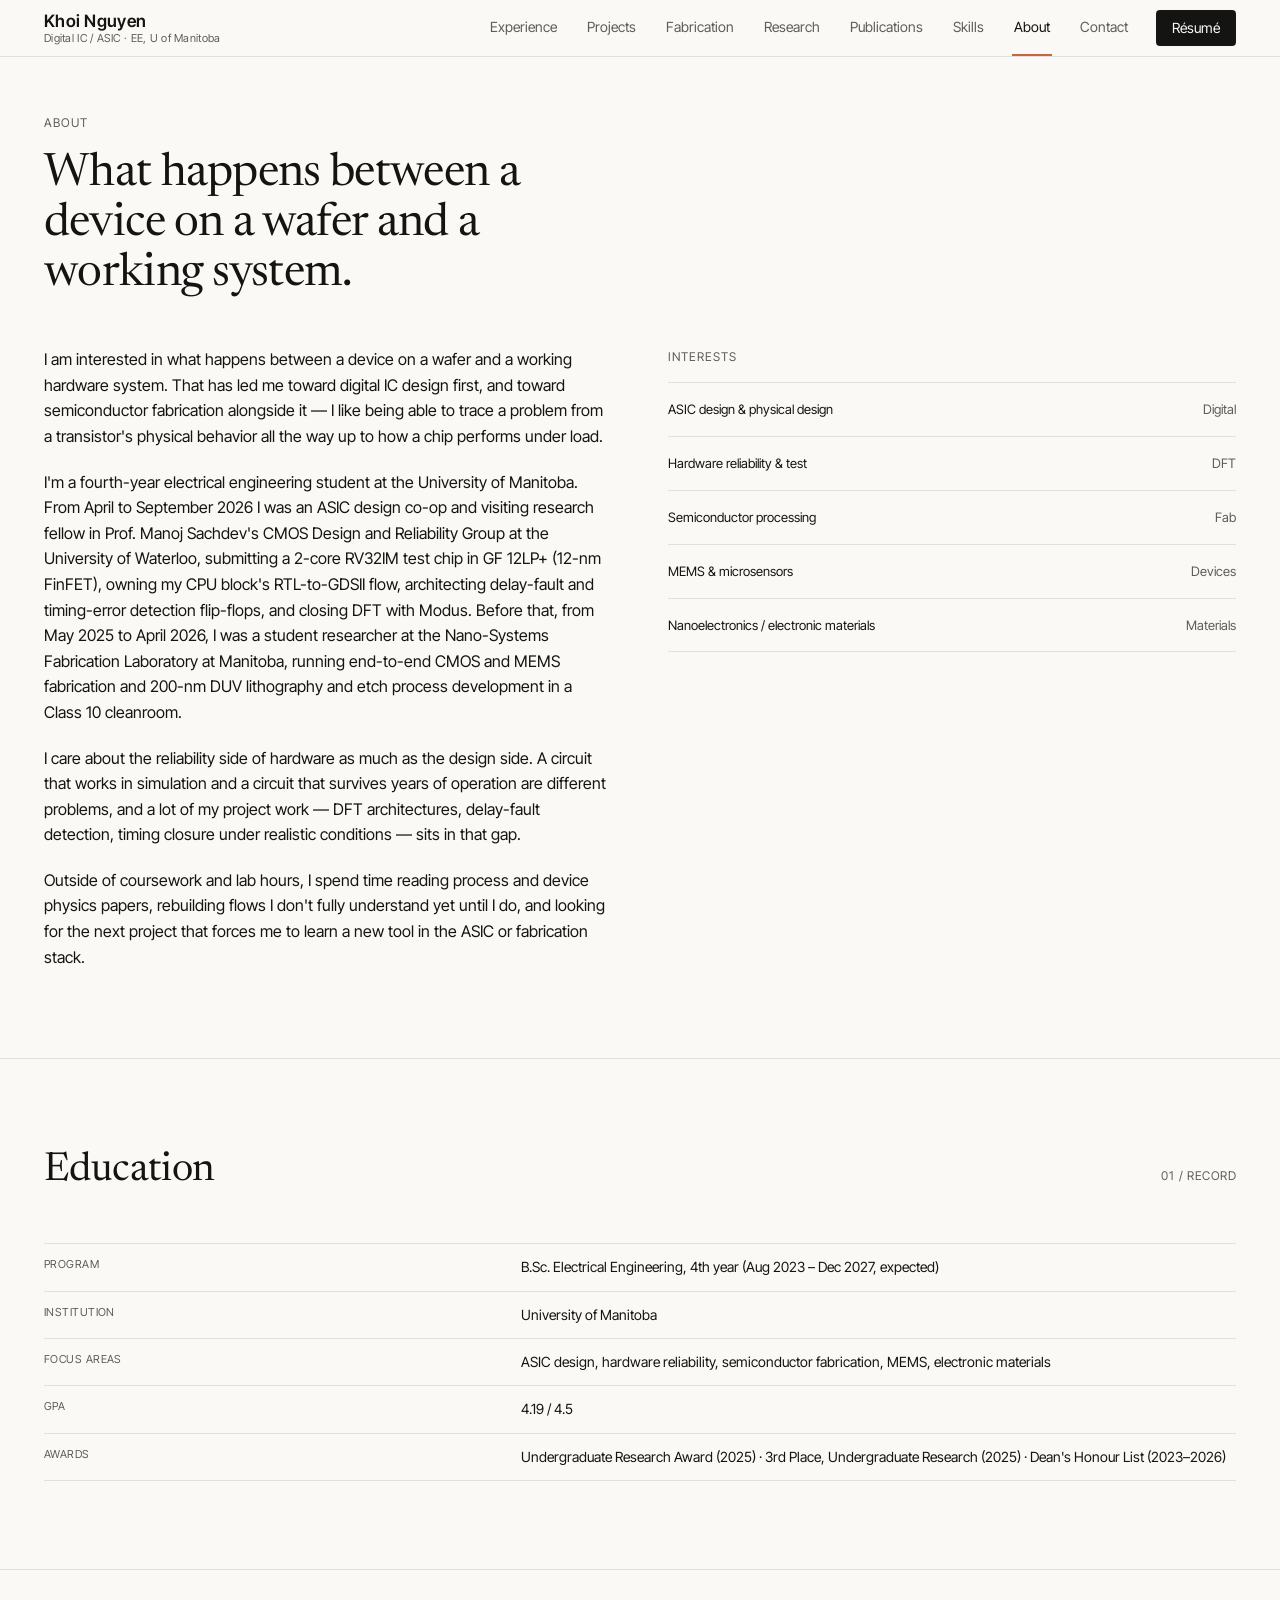
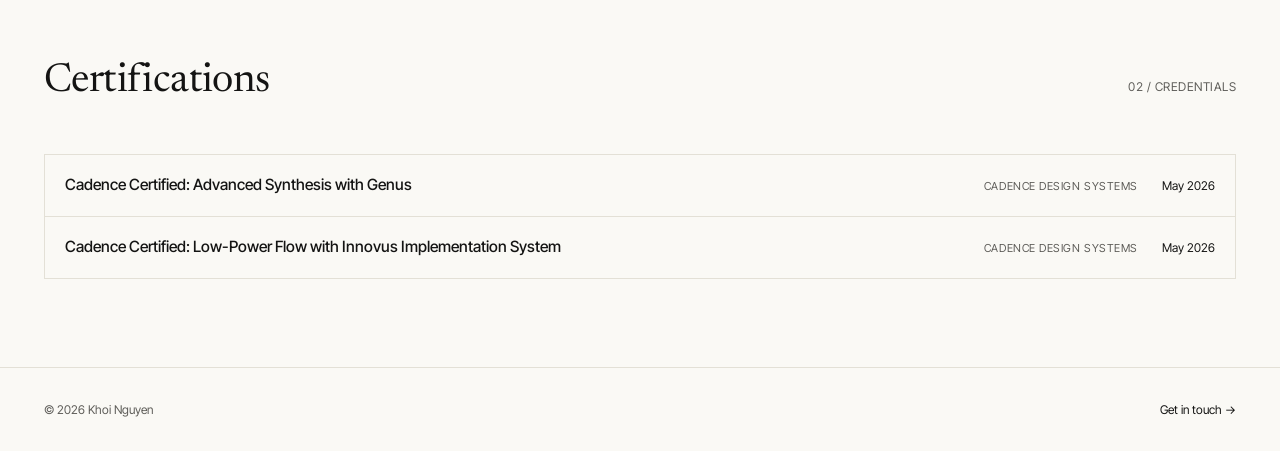
==== commit 7a18d278: "Restore full site content; GAA_SysArray hero shows the 3D chip render" ====
--- a/about.html
+++ b/about.html
@@ -63,15 +63,17 @@
   <section class="page-hero">
     <div class="wrap">
       <p class="label">About</p>
-      <h1>Khoi Nguyen</h1>
+      <h1>What happens between a device on a wafer and a working system.</h1>
     </div>
   </section>
 
   <section class="section" style="border-top: none; padding-top: 0;">
     <div class="wrap about-columns">
       <div class="prose">
-        <p>Fourth-year electrical engineering student at the University of Manitoba, working on digital IC design and semiconductor fabrication.</p>
-        <p>ASIC design co-op at the University of Waterloo (Apr&ndash;Sep 2026): taped out a 2-core RV32IM test chip in GF 12LP+ and owned my CPU block from RTL to GDSII. Before that, a year of CMOS and MEMS fabrication in Manitoba&rsquo;s Class&nbsp;10 cleanroom.</p>
+        <p>I am interested in what happens between a device on a wafer and a working hardware system. That has led me toward digital IC design first, and toward semiconductor fabrication alongside it — I like being able to trace a problem from a transistor's physical behavior all the way up to how a chip performs under load.</p>
+        <p>I'm a fourth-year electrical engineering student at the University of Manitoba. From April to September 2026 I was an ASIC design co-op and visiting research fellow in Prof. Manoj Sachdev's CMOS Design and Reliability Group at the University of Waterloo, submitting a 2-core RV32IM test chip in GF 12LP+ (12-nm FinFET), owning my CPU block's RTL-to-GDSII flow, architecting delay-fault and timing-error detection flip-flops, and closing DFT with Modus. Before that, from May 2025 to April 2026, I was a student researcher at the Nano-Systems Fabrication Laboratory at Manitoba, running end-to-end CMOS and MEMS fabrication and 200-nm DUV lithography and etch process development in a Class 10 cleanroom.</p>
+        <p>I care about the reliability side of hardware as much as the design side. A circuit that works in simulation and a circuit that survives years of operation are different problems, and a lot of my project work — DFT architectures, delay-fault detection, timing closure under realistic conditions — sits in that gap.</p>
+        <p>Outside of coursework and lab hours, I spend time reading process and device physics papers, rebuilding flows I don't fully understand yet until I do, and looking for the next project that forces me to learn a new tool in the ASIC or fabrication stack.</p>
       </div>
 
       <div>
--- a/css/style.css
+++ b/css/style.css
@@ -1600,16 +1600,3 @@
 
 /* Logic schematics: white sheet, like a textbook figure */
 .diagram-frame.schematic { background: #fff; }
-
-/* Project gallery */
-.card-grid { display: grid; grid-template-columns: repeat(auto-fill, minmax(280px, 1fr)); gap: 20px; }
-.card { display: flex; flex-direction: column; background: var(--paper-raised); border: 1px solid var(--line); border-radius: 6px; overflow: hidden; color: inherit; text-decoration: none; transition: transform .15s ease, box-shadow .15s ease; }
-.card:hover { transform: translateY(-2px); box-shadow: 0 6px 20px rgba(0,0,0,.08); }
-.card-media { aspect-ratio: 4 / 3; background: #15171a; display: flex; align-items: center; justify-content: center; overflow: hidden; }
-.card-media img { width: 100%; height: 100%; display: block; background: #fff; }
-.card-text { font-family: var(--font-mono, monospace); font-size: 32px; letter-spacing: .04em; color: #f4f1ea; }
-.card-body { padding: 16px 18px 18px; display: flex; flex-direction: column; gap: 8px; flex: 1; }
-.card-body h3 { font-size: 18px; line-height: 1.3; margin: 0; }
-.card-body p { font-size: 14.5px; line-height: 1.5; margin: 0; color: var(--muted); }
-.card-tags { margin-top: auto; padding-top: 6px; font-size: 12px; letter-spacing: .02em; color: var(--clay, var(--accent)); }
-@media (max-width: 640px) { .card-grid { grid-template-columns: 1fr; } }
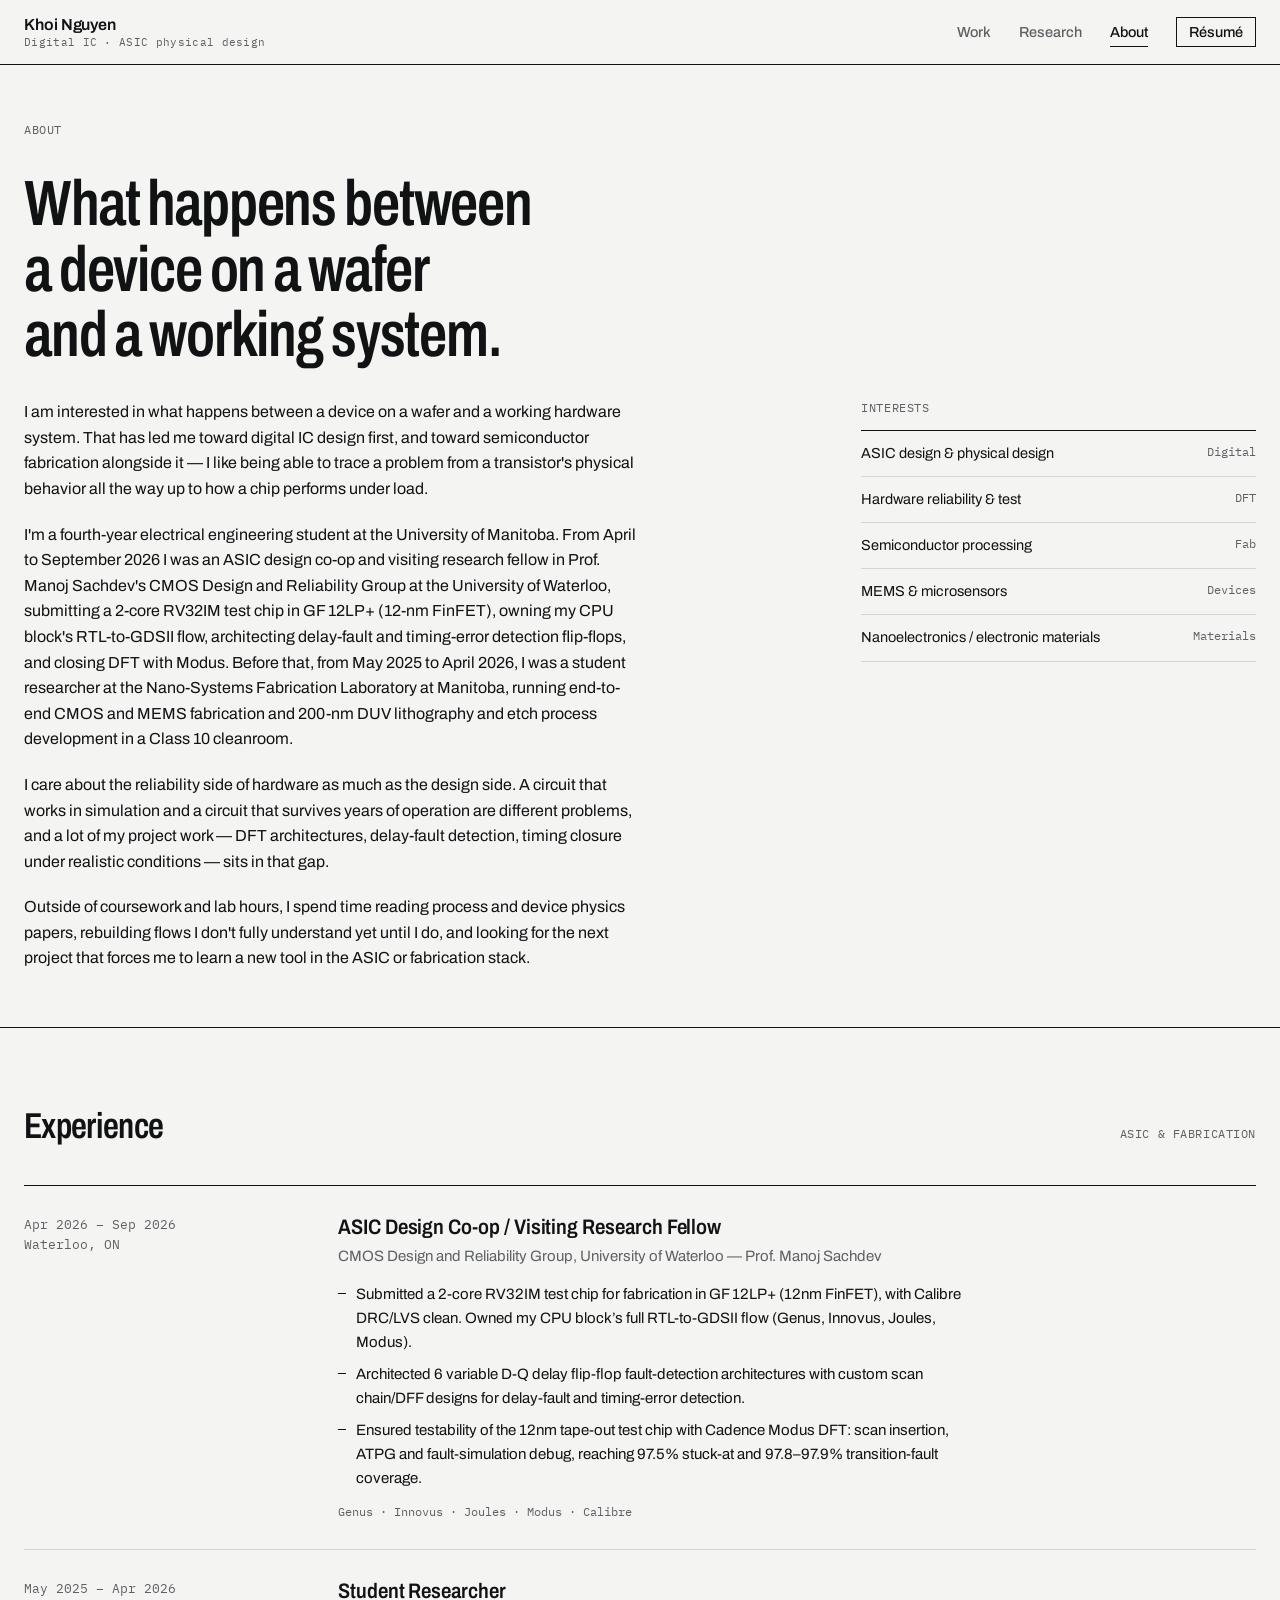
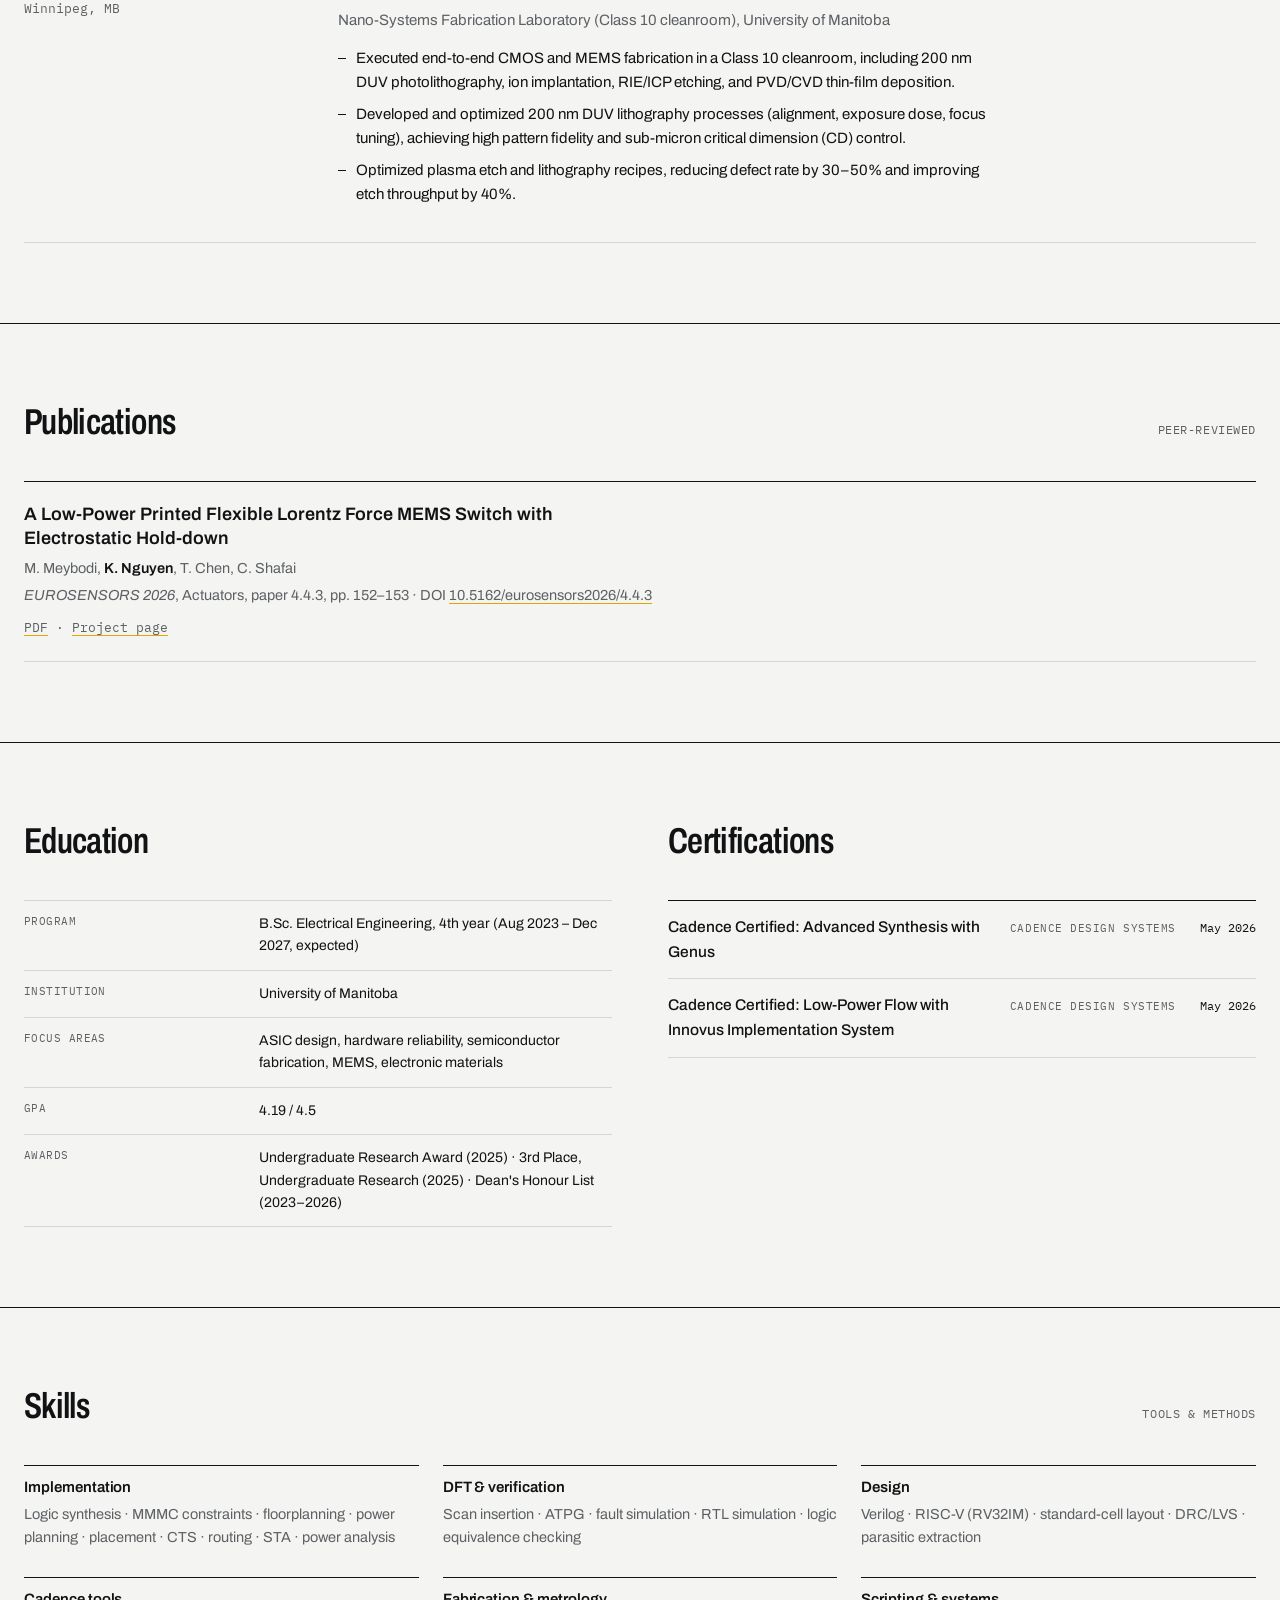
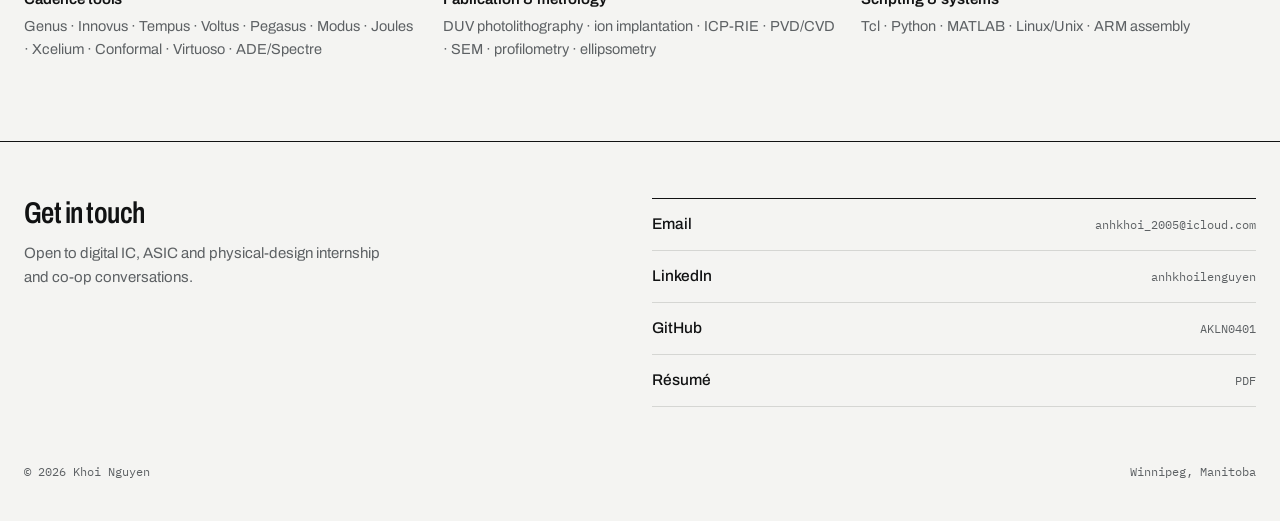
==== commit 3bd3932e: "Portfolio V2: Swiss-grid redesign with image-led project cards - Home is now the portrait and introd" ====
--- a/about.html
+++ b/about.html
@@ -9,7 +9,7 @@
 <link rel="icon" type="image/svg+xml" href="assets/favicon.svg" />
 <link rel="icon" type="image/png" sizes="32x32" href="assets/favicon-32.png" />
 <link rel="apple-touch-icon" sizes="180x180" href="assets/apple-touch-icon.png" />
-<meta name="theme-color" content="#f4f2ed" />
+<meta name="theme-color" content="#f4f4f2" />
 <meta name="author" content="Khoi Nguyen" />
 <meta property="og:type" content="website" />
 <meta property="og:site_name" content="Khoi Nguyen — Engineering Portfolio" />
@@ -28,8 +28,8 @@
 <meta name="twitter:image" content="https://akln0401.github.io/portfolio/assets/og/about.png?v=20261004" />
 <link rel="preconnect" href="https://fonts.googleapis.com" />
 <link rel="preconnect" href="https://fonts.gstatic.com" crossorigin />
-<link href="https://fonts.googleapis.com/css2?family=Newsreader:opsz,wght@6..72,300;6..72,400;6..72,500&family=Inter+Tight:wght@400;500;600&family=IBM+Plex+Mono:wght@400;600&display=swap" rel="stylesheet" />
-<link rel="stylesheet" href="css/style.css?v=20261013c" />
+<link href="https://fonts.googleapis.com/css2?family=Archivo:wdth,wght@62..125,400..700&family=IBM+Plex+Mono:wght@400;500&display=swap" rel="stylesheet" />
+<link rel="stylesheet" href="css/style.css?v=20261125" />
 </head>
 <body>
 <a class="skip-link" href="#main">Skip to content</a>
@@ -38,46 +38,38 @@
   <div class="wrap">
     <a class="logo" href="index.html">
       <strong>Khoi Nguyen</strong>
-      <span>Digital IC / ASIC · EE, U of Manitoba</span>
+      <span>Digital IC &middot; ASIC physical design</span>
     </a>
     <nav aria-label="Primary">
       <ul class="nav-list" id="nav-list">
-        <li><a href="index.html#experience">Experience</a></li>
-        <li><a href="index.html#projects">Projects</a></li>
-        <li><a href="index.html#fabrication">Fabrication</a></li>
+        <li><a href="index.html#work">Work</a></li>
         <li><a href="research.html">Research</a></li>
-        <li><a href="index.html#publications">Publications</a></li>
-        <li><a href="index.html#skills">Skills</a></li>
         <li><a href="about.html" aria-current="page">About</a></li>
-        <li><a href="index.html#contact">Contact</a></li>
-        <li><a class="nav-cv" href="assets/khoi-nguyen-cv.pdf">Résumé</a></li>
+        <li><a class="nav-cv" href="assets/khoi-nguyen-cv.pdf">R&eacute;sum&eacute;</a></li>
       </ul>
     </nav>
-    <button class="nav-toggle" aria-label="Toggle navigation menu" aria-expanded="false" aria-controls="nav-list">
+    <button class="nav-toggle" aria-label="Open menu" aria-expanded="false" aria-controls="nav-list">
       <span class="nav-toggle-bars"><span></span><span></span><span></span></span>
     </button>
   </div>
 </header>
 
 <main id="main">
-  <section class="page-hero">
+
+  <section class="about-hero">
     <div class="wrap">
       <p class="label">About</p>
       <h1>What happens between a device on a wafer and a working system.</h1>
-    </div>
-  </section>
-
-  <section class="section" style="border-top: none; padding-top: 0;">
-    <div class="wrap about-columns">
+      <div class="about-body">
       <div class="prose">
         <p>I am interested in what happens between a device on a wafer and a working hardware system. That has led me toward digital IC design first, and toward semiconductor fabrication alongside it — I like being able to trace a problem from a transistor's physical behavior all the way up to how a chip performs under load.</p>
         <p>I'm a fourth-year electrical engineering student at the University of Manitoba. From April to September 2026 I was an ASIC design co-op and visiting research fellow in Prof. Manoj Sachdev's CMOS Design and Reliability Group at the University of Waterloo, submitting a 2-core RV32IM test chip in GF 12LP+ (12-nm FinFET), owning my CPU block's RTL-to-GDSII flow, architecting delay-fault and timing-error detection flip-flops, and closing DFT with Modus. Before that, from May 2025 to April 2026, I was a student researcher at the Nano-Systems Fabrication Laboratory at Manitoba, running end-to-end CMOS and MEMS fabrication and 200-nm DUV lithography and etch process development in a Class 10 cleanroom.</p>
         <p>I care about the reliability side of hardware as much as the design side. A circuit that works in simulation and a circuit that survives years of operation are different problems, and a lot of my project work — DFT architectures, delay-fault detection, timing closure under realistic conditions — sits in that gap.</p>
         <p>Outside of coursework and lab hours, I spend time reading process and device physics papers, rebuilding flows I don't fully understand yet until I do, and looking for the next project that forces me to learn a new tool in the ASIC or fabrication stack.</p>
       </div>
-
-      <div>
-        <p class="label" style="margin-bottom: 16px;">Interests</p>
+      </div>
+      <div class="about-side">
+        <p class="label" style="margin-bottom:12px;">Interests</p>
         <ul class="interest-list">
           <li><span>ASIC design &amp; physical design</span><span>Digital</span></li>
           <li><span>Hardware reliability &amp; test</span><span>DFT</span></li>
@@ -89,13 +81,59 @@
     </div>
   </section>
 
-  <section class="section">
-    <div class="wrap">
-      <div class="section-head">
-        <h2>Education</h2>
-        <span class="section-index">01 / RECORD</span>
-      </div>
-      <table class="spec-table">
+  <section class="section" id="experience">
+    <div class="wrap">
+      <div class="section-head"><h2>Experience</h2><span class="section-index">ASIC &amp; fabrication</span></div>
+      <div class="exp-list">
+        <article class="exp-item">
+          <div class="exp-when">Apr 2026 &ndash; Sep 2026<br />Waterloo, ON</div>
+          <div>
+            <h3 class="exp-role">ASIC Design Co-op / Visiting Research Fellow</h3>
+            <p class="exp-org">CMOS Design and Reliability Group, University of Waterloo &mdash; Prof. Manoj Sachdev</p>
+            <ul class="exp-points">
+              <li>Submitted a 2-core RV32IM test chip for fabrication in GF 12LP+ (12nm FinFET), with Calibre DRC/LVS clean. Owned my CPU block&rsquo;s full RTL-to-GDSII flow (Genus, Innovus, Joules, Modus).</li>
+              <li>Architected 6 variable D-Q delay flip-flop fault-detection architectures with custom scan chain/DFF designs for delay-fault and timing-error detection.</li>
+              <li>Ensured testability of the 12nm tape-out test chip with Cadence Modus DFT: scan insertion, ATPG and fault-simulation debug, reaching 97.5% stuck-at and 97.8&ndash;97.9% transition-fault coverage.</li>
+            </ul>
+            <p class="exp-tools">Genus &middot; Innovus &middot; Joules &middot; Modus &middot; Calibre</p>
+          </div>
+        </article>
+
+        <article class="exp-item">
+          <div class="exp-when">May 2025 &ndash; Apr 2026<br />Winnipeg, MB</div>
+          <div>
+            <h3 class="exp-role">Student Researcher</h3>
+            <p class="exp-org">Nano-Systems Fabrication Laboratory (Class 10 cleanroom), University of Manitoba</p>
+            <ul class="exp-points">
+              <li>Executed end-to-end CMOS and MEMS fabrication in a Class 10 cleanroom, including 200&nbsp;nm DUV photolithography, ion implantation, RIE/ICP etching, and PVD/CVD thin-film deposition.</li>
+              <li>Developed and optimized 200&nbsp;nm DUV lithography processes (alignment, exposure dose, focus tuning), achieving high pattern fidelity and sub-micron critical dimension (CD) control.</li>
+              <li>Optimized plasma etch and lithography recipes, reducing defect rate by 30&ndash;50% and improving etch throughput by 40%.</li>
+            </ul>
+          </div>
+        </article>
+      </div>
+    </div>
+  </section>
+
+  <section class="section" id="publications">
+    <div class="wrap">
+      <div class="section-head"><h2>Publications</h2><span class="section-index">Peer-reviewed</span></div>
+      <ol class="pub-list">
+        <li>
+          <p class="pub-title"><a href="projects/mems-switch.html">A Low-Power Printed Flexible Lorentz Force MEMS Switch with Electrostatic Hold-down</a></p>
+          <p class="pub-authors">M. Meybodi, <strong>K. Nguyen</strong>, T. Chen, C. Shafai</p>
+          <p class="pub-venue"><i>EUROSENSORS 2026</i>, Actuators, paper 4.4.3, pp.&nbsp;152&ndash;153 &middot; DOI <a href="https://doi.org/10.5162/eurosensors2026/4.4.3">10.5162/eurosensors2026/4.4.3</a></p>
+          <p class="pub-links"><a href="assets/papers/meybodi-eurosensors2026-lorentz-mems-switch.pdf">PDF</a> &middot; <a href="projects/mems-switch.html">Project page</a></p>
+        </li>
+      </ol>
+    </div>
+  </section>
+
+  <section class="section" id="education">
+    <div class="wrap two-col">
+      <div>
+        <div class="section-head"><h2>Education</h2></div>
+        <table class="spec-table">
         <tbody>
           <tr>
             <th>Program</th>
@@ -119,16 +157,10 @@
           </tr>
         </tbody>
       </table>
-    </div>
-  </section>
-
-  <section class="section">
-    <div class="wrap">
-      <div class="section-head">
-        <h2>Certifications</h2>
-        <span class="section-index">02 / CREDENTIALS</span>
-      </div>
-      <ul class="cert-list">
+      </div>
+      <div>
+        <div class="section-head"><h2>Certifications</h2></div>
+        <ul class="cert-list">
         <li>
           <span class="cert-name">Cadence Certified: Advanced Synthesis with Genus</span>
           <span class="cert-issuer">Cadence Design Systems</span>
@@ -140,14 +172,60 @@
           <span class="cert-date">May 2026</span>
         </li>
       </ul>
-    </div>
-  </section>
+      </div>
+    </div>
+  </section>
+
+  <section class="section" id="skills">
+    <div class="wrap">
+      <div class="section-head"><h2>Skills</h2><span class="section-index">Tools &amp; methods</span></div>
+      <div class="skill-grid">
+        <div class="skill-group">
+          <h3>Implementation</h3>
+          <p>Logic synthesis &middot; MMMC constraints &middot; floorplanning &middot; power planning &middot; placement &middot; CTS &middot; routing &middot; STA &middot; power analysis</p>
+        </div>
+        <div class="skill-group">
+          <h3>DFT &amp; verification</h3>
+          <p>Scan insertion &middot; ATPG &middot; fault simulation &middot; RTL simulation &middot; logic equivalence checking</p>
+        </div>
+        <div class="skill-group">
+          <h3>Design</h3>
+          <p>Verilog &middot; RISC-V (RV32IM) &middot; standard-cell layout &middot; DRC/LVS &middot; parasitic extraction</p>
+        </div>
+        <div class="skill-group">
+          <h3>Cadence tools</h3>
+          <p>Genus &middot; Innovus &middot; Tempus &middot; Voltus &middot; Pegasus &middot; Modus &middot; Joules &middot; Xcelium &middot; Conformal &middot; Virtuoso &middot; ADE/Spectre</p>
+        </div>
+        <div class="skill-group">
+          <h3>Fabrication &amp; metrology</h3>
+          <p>DUV photolithography &middot; ion implantation &middot; ICP-RIE &middot; PVD/CVD &middot; SEM &middot; profilometry &middot; ellipsometry</p>
+        </div>
+        <div class="skill-group">
+          <h3>Scripting &amp; systems</h3>
+          <p>Tcl &middot; Python &middot; MATLAB &middot; Linux/Unix &middot; ARM assembly</p>
+        </div>
+      </div>
+    </div>
+  </section>
+
 </main>
 
-<footer class="site-footer">
-  <div class="wrap">
-    <span>&copy; <span data-year>2026</span> Khoi Nguyen</span>
-    <span><a href="index.html#contact" style="text-decoration:none;">Get in touch &rarr;</a></span>
+<footer class="site-footer" id="contact">
+  <div class="wrap footer-grid">
+    <div class="footer-lead">
+      <h2>Get in touch</h2>
+      <p>Open to digital IC, ASIC and physical-design internship and co-op conversations.</p>
+    </div>
+    <ul class="footer-links">
+      <li><a href="mailto:anhkhoi_2005@icloud.com"><span>Email</span><span>anhkhoi_2005@icloud.com</span></a></li>
+      <li><a href="https://www.linkedin.com/in/anhkhoilenguyen/" target="_blank" rel="noopener"><span>LinkedIn</span><span>anhkhoilenguyen</span></a></li>
+      <li><a href="https://github.com/AKLN0401" target="_blank" rel="noopener"><span>GitHub</span><span>AKLN0401</span></a></li>
+      <li><a href="assets/khoi-nguyen-cv.pdf"><span>R&eacute;sum&eacute;</span><span>PDF</span></a></li>
+    </ul>
+    <div class="footer-base">
+      <span>&copy; <span data-year>2026</span> Khoi Nguyen</span>
+      <span>Winnipeg, Manitoba</span>
+    </div>
   </div>
 </footer>
 
--- a/css/style.css
+++ b/css/style.css
@@ -1,501 +1,255 @@
 /* ============================================================
-   Khoi Nguyen — Engineering Portfolio
-   Design tokens
+   Khoi Nguyen — Engineering Portfolio, V2
+   One stylesheet, one layer. Sections:
+   1 tokens · 2 base · 3 header · 4 footer · 5 home · 6 work cards
+   7 shared components (tables, figures, disclosure, process)
+   8 about · 9 research · 10 case-study shell · 11 responsive
    ============================================================ */
+
+/* 1 · Tokens
+   Layout: 12-column grid, 24 px gutters, 1280 px measure.
+   Cool grey paper so the warm cleanroom photographs stand apart;
+   EDA captures sit on a near-black plate; amber only as a trace. */
 :root {
-  --ink: #161616;
-  --paper: #ffffff;
-  --paper-raised: #f4f4f4;
-  --muted: #525252;
-  --line: #e0e0e0;
-  --accent: #0f62fe;
-  --accent-ink: #ffffff;
-
-  --font-display: "IBM Plex Sans", "Helvetica Neue", Arial, sans-serif;
-  --font-body: "IBM Plex Sans", "Helvetica Neue", Arial, sans-serif;
-  --font-mono: "IBM Plex Mono", "SFMono-Regular", Consolas, monospace;
-
-  --max-w: 1240px;
+  --ink: #111213;
+  --paper: #f4f4f2;
+  --paper-raised: #eaeae7;
+  --sheet: #ffffff;
+  --plate: #0d0e0f;
+  --muted: #5d6164;
+  --line: #d5d6d3;
+  --accent: #111213;
+  --accent-ink: #f4f4f2;
+  --amber: #e2a400;
+  --clay: #e2a400; /* legacy name used by older page-level rules */
+
+  --font-display: "Archivo", "Helvetica Neue", Arial, sans-serif;
+  --font-body: "Archivo", "Helvetica Neue", Arial, sans-serif;
+  --font-mono: "IBM Plex Mono", ui-monospace, "SFMono-Regular", Consolas, monospace;
+
+  --max-w: 1280px;
   --gutter: 24px;
+  --col-gap: 24px;
+  --header-h: 64px;
 
   --dur-fast: 120ms;
-  --dur-med: 220ms;
+  --dur-med: 200ms;
   --ease: cubic-bezier(0.2, 0.6, 0.2, 1);
 }
 
-/* ------------------------------------------------------------
-   Reset
-   ------------------------------------------------------------ */
-
-*,
-*::before,
-*::after {
-  box-sizing: border-box;
-}
-
-html {
-  -webkit-text-size-adjust: 100%;
-}
-
+/* 2 · Base */
+*, *::before, *::after { box-sizing: border-box; }
+html { -webkit-text-size-adjust: 100%; scroll-padding-top: calc(var(--header-h) + 16px); }
 body {
   margin: 0;
   background: var(--paper);
   color: var(--ink);
   font-family: var(--font-body);
-  font-size: 16px;
+  font-size: 16.5px;
   line-height: 1.6;
+  font-variation-settings: "wdth" 100;
   -webkit-font-smoothing: antialiased;
-}
-
-img {
-  max-width: 100%;
-  display: block;
-}
-
-a {
-  color: inherit;
-}
-
-ul {
-  margin: 0;
-  padding: 0;
-  list-style: none;
-}
-
-h1, h2, h3, h4 {
-  font-family: var(--font-display);
+  text-rendering: optimizeLegibility;
+}
+::selection { background: var(--amber); color: var(--ink); }
+img { max-width: 100%; display: block; }
+ul { margin: 0; padding: 0; list-style: none; }
+p { margin: 0; }
+a { color: inherit; text-decoration-thickness: 1px; text-decoration-color: var(--amber); text-underline-offset: 3px; }
+a:hover { text-decoration-color: currentColor; }
+strong, b { font-weight: 600; }
+code, kbd, samp { font-family: var(--font-mono); font-size: 0.9em; }
+svg text { font-family: var(--font-mono); }
+
+h1, h2, h3, h4 { font-family: var(--font-display); margin: 0; text-wrap: balance; }
+h1, h2 {
   font-weight: 600;
-  line-height: 1.08;
-  letter-spacing: -0.02em;
-  margin: 0;
-}
-
-p {
-  margin: 0;
-}
-
-svg text {
-  font-family: var(--font-mono);
-}
-
-/* ------------------------------------------------------------
-   Layout helpers
-   ------------------------------------------------------------ */
-
-.wrap {
-  max-width: var(--max-w);
-  margin: 0 auto;
-  padding: 0 var(--gutter);
-}
-
+  font-variation-settings: "wdth" 72;
+  letter-spacing: -0.018em;
+  line-height: 1.02;
+}
+h3, h4 { font-weight: 600; letter-spacing: -0.003em; line-height: 1.25; }
+
+.wrap { max-width: var(--max-w); margin: 0 auto; padding: 0 var(--gutter); }
 .skip-link {
-  position: absolute;
-  left: -9999px;
-  top: 0;
-  background: var(--ink);
-  color: var(--paper);
-  padding: 12px 18px;
-  z-index: 200;
-  font-family: var(--font-mono);
-  font-size: 13px;
-}
-
-.skip-link:focus {
-  left: var(--gutter);
-  top: var(--gutter);
-}
-
-:focus-visible {
-  outline: 2px solid var(--accent);
-  outline-offset: 3px;
-}
-
-.label {
-  font-family: var(--font-mono);
-  font-size: 12px;
-  letter-spacing: 0.08em;
+  position: absolute; left: -9999px; top: 0; z-index: 200;
+  background: var(--ink); color: var(--paper); padding: 12px 18px;
+  font-family: var(--font-mono); font-size: 13px;
+}
+.skip-link:focus { left: var(--gutter); top: var(--gutter); }
+:focus-visible { outline: 2px solid var(--ink); outline-offset: 3px; }
+
+.label, .section-index {
+  font-family: var(--font-mono);
+  font-size: 11.5px;
+  font-weight: 400;
+  letter-spacing: 0.05em;
   text-transform: uppercase;
   color: var(--muted);
-}
-
-.rule {
-  border: none;
-  border-top: 1px solid var(--line);
-  margin: 0;
-}
-
-.section {
-  padding: 88px 0;
-  border-top: 1px solid var(--line);
-}
-
+  font-variant-numeric: tabular-nums;
+}
+.rule { border: none; border-top: 1px solid var(--line); margin: 0; }
+
+.section { padding: 80px 0; border-top: 1px solid var(--ink); }
 .section-head {
-  display: flex;
-  align-items: baseline;
-  justify-content: space-between;
-  gap: 24px;
-  margin-bottom: 48px;
-  flex-wrap: wrap;
-}
-
-.section-head h2 {
-  font-size: clamp(28px, 4vw, 40px);
-}
-
-.section-index {
-  font-family: var(--font-mono);
-  font-size: 13px;
-  color: var(--muted);
-  white-space: nowrap;
-}
-
-/* ------------------------------------------------------------
-   Header / Nav
-   ------------------------------------------------------------ */
-
+  display: flex; align-items: baseline; justify-content: space-between;
+  gap: 24px; margin-bottom: 40px; flex-wrap: wrap;
+}
+.section-head h2 { font-size: clamp(26px, 3.2vw, 36px); }
+.section-index { white-space: nowrap; }
+
+.btn {
+  display: inline-flex; align-items: center; gap: 8px;
+  font-family: var(--font-body); font-size: 14px; font-weight: 500;
+  text-decoration: none; padding: 10px 16px; min-height: 44px;
+  border: 1px solid var(--ink); color: var(--ink); background: transparent;
+  transition: background var(--dur-fast) var(--ease), color var(--dur-fast) var(--ease);
+}
+.btn:hover { background: var(--ink); color: var(--paper); }
+.btn-primary { background: var(--ink); color: var(--paper); }
+.btn-primary:hover { background: transparent; color: var(--ink); }
+
+/* 3 · Header */
 .site-header {
-  position: sticky;
-  top: 0;
-  z-index: 100;
-  background: rgba(244, 242, 237, 0.94);
-  border-bottom: 1px solid var(--line);
-  backdrop-filter: none;
-}
-
+  position: sticky; top: 0; z-index: 100;
+  background: var(--paper);
+  border-bottom: 1px solid var(--ink);
+}
 .site-header .wrap {
-  display: flex;
-  align-items: center;
-  justify-content: space-between;
-  height: 68px;
-}
-
-.logo {
-  font-family: var(--font-mono);
-  font-size: 14px;
-  letter-spacing: 0.02em;
-  text-decoration: none;
-  display: flex;
-  flex-direction: column;
-  line-height: 1.2;
-}
-
-.logo strong {
-  font-family: var(--font-display);
-  font-size: 17px;
-  font-weight: 600;
-}
-
-.logo span {
-  color: var(--muted);
-  font-size: 11px;
-}
-
-.nav-list {
-  display: flex;
-  align-items: center;
-  gap: 26px;
-}
-
+  display: flex; align-items: center; justify-content: space-between;
+  gap: 24px; height: var(--header-h);
+}
+.logo { text-decoration: none; display: flex; flex-direction: column; line-height: 1.15; }
+.logo strong { font-family: var(--font-display); font-size: 16px; font-weight: 600; letter-spacing: -0.005em; }
+.logo span { font-family: var(--font-mono); font-size: 10.5px; color: var(--muted); letter-spacing: 0.03em; margin-top: 2px; }
+.nav-list { display: flex; align-items: center; gap: 28px; }
 .nav-list a {
-  text-decoration: none;
-  font-family: var(--font-mono);
-  font-size: 13px;
-  letter-spacing: 0.03em;
-  text-transform: uppercase;
-  color: var(--ink);
-  padding: 4px 2px;
-  border-bottom: 1px solid transparent;
-  transition: border-color var(--dur-fast) var(--ease), color var(--dur-fast) var(--ease);
-}
-
-.nav-list a:hover,
-.nav-list a[aria-current="page"] {
-  border-bottom-color: var(--accent);
-}
-
-.nav-list a[aria-current="page"] {
-  color: var(--accent);
-}
-
-.nav-list a.nav-cv {
-  border: 1px solid var(--ink);
-  padding: 6px 12px;
-}
-
-.nav-list a.nav-cv:hover {
-  background: var(--ink);
-  color: var(--paper);
-}
-
-@media (max-width: 1100px) and (min-width: 921px) {
-  .nav-list { gap: 18px; }
-  .nav-list a { font-size: 12px; }
-}
+  text-decoration: none; font-size: 14.5px; font-weight: 500; color: var(--muted);
+  padding: 6px 0; border-bottom: 1px solid transparent;
+  transition: color var(--dur-fast) var(--ease), border-color var(--dur-fast) var(--ease);
+}
+.nav-list a:hover { color: var(--ink); }
+.nav-list a[aria-current="page"] { color: var(--ink); border-bottom-color: var(--ink); }
+.nav-list a.nav-cv { color: var(--ink); border: 1px solid var(--ink); padding: 6px 12px; }
+.nav-list a.nav-cv:hover { background: var(--ink); color: var(--paper); }
 
 .nav-toggle {
-  display: none;
-  background: none;
-  border: 1px solid var(--line);
-  width: 40px;
-  height: 40px;
-  align-items: center;
-  justify-content: center;
-  cursor: pointer;
-}
-
-.nav-toggle-bars {
-  position: relative;
-  width: 18px;
-  height: 12px;
-}
-
+  display: none; background: none; border: 1px solid var(--ink);
+  width: 44px; height: 44px; align-items: center; justify-content: center; cursor: pointer; color: var(--ink);
+}
+.nav-toggle-bars { position: relative; width: 18px; height: 12px; }
 .nav-toggle-bars span {
-  position: absolute;
-  left: 0;
-  right: 0;
-  height: 1.5px;
-  background: var(--ink);
+  position: absolute; left: 0; right: 0; height: 1.5px; background: var(--ink);
   transition: transform var(--dur-med) var(--ease), opacity var(--dur-med) var(--ease);
 }
-
 .nav-toggle-bars span:nth-child(1) { top: 0; }
 .nav-toggle-bars span:nth-child(2) { top: 50%; margin-top: -0.75px; }
 .nav-toggle-bars span:nth-child(3) { bottom: 0; }
-
-.nav-toggle[aria-expanded="true"] .nav-toggle-bars span:nth-child(1) {
-  transform: translateY(5.25px) rotate(45deg);
-}
-.nav-toggle[aria-expanded="true"] .nav-toggle-bars span:nth-child(2) {
-  opacity: 0;
-}
-.nav-toggle[aria-expanded="true"] .nav-toggle-bars span:nth-child(3) {
-  transform: translateY(-5.25px) rotate(-45deg);
-}
-
-/* ------------------------------------------------------------
-   Hero
-   ------------------------------------------------------------ */
-
-.hero {
-  padding: 52px 0 80px;
-  border-top: none;
-}
-
-.hero .wrap {
-  display: grid;
-  grid-template-columns: 1.05fr 0.95fr;
-  gap: 56px;
-  align-items: center;
-}
-
-.hero-eyebrow {
-  margin-bottom: 22px;
-}
-
-.hero h1 {
-  font-size: clamp(32px, 4.4vw, 52px);
-  letter-spacing: -0.01em;
-  max-width: 18ch;
-}
-
-.hero-intro {
-  margin-top: 22px;
-  max-width: 60ch;
-  color: var(--muted);
-  font-size: 17px;
-}
-
-.hero-links {
-  display: flex;
-  gap: 16px;
-  margin-top: 32px;
-  flex-wrap: wrap;
-}
-
-.btn {
-  display: inline-flex;
-  align-items: center;
-  gap: 8px;
-  font-family: var(--font-mono);
-  font-size: 13px;
-  text-transform: uppercase;
-  letter-spacing: 0.04em;
-  text-decoration: none;
-  padding: 13px 22px;
-  border: 1px solid var(--ink);
-  color: var(--ink);
-  transition: background var(--dur-fast) var(--ease), color var(--dur-fast) var(--ease);
-}
-
-.btn:hover {
-  background: var(--ink);
-  color: var(--paper);
-}
-
-.btn-primary {
-  background: var(--accent);
-  border-color: var(--accent);
-  color: var(--accent-ink);
-}
-
-.btn-primary:hover {
-  background: transparent;
-  color: var(--accent);
-}
-
-.hero-figure {
-  border: 1px solid var(--line);
-  background: var(--paper-raised);
-  padding: 20px;
-  position: relative;
-}
-
-.hero-figure svg,
-.hero-figure img {
-  width: 100%;
-  height: auto;
-  display: block;
-}
-
-.hero-figure img {
-  background: #0d0f11;
-}
-
-.hero-facts {
-  margin: 30px 0 0;
-  max-width: 56ch;
-  border-top: 1px solid var(--line);
-}
-
-.hero-facts div {
-  display: grid;
-  grid-template-columns: 88px 1fr;
-  gap: 16px;
-  padding: 9px 0;
-  border-bottom: 1px solid var(--line);
-}
-
-.hero-facts dt {
-  font-family: var(--font-mono);
-  font-size: 11px;
-  letter-spacing: 0.06em;
-  text-transform: uppercase;
-  color: var(--muted);
-  padding-top: 2px;
-}
-
-.hero-facts dd {
-  margin: 0;
-  font-size: 14.5px;
-}
-
-.hero-figure figcaption {
-  margin-top: 14px;
-  font-family: var(--font-mono);
-  font-size: 11px;
-  color: var(--muted);
-  display: flex;
-  justify-content: space-between;
-  letter-spacing: 0.02em;
-}
-
-/* ------------------------------------------------------------
-   Marquee strip
-   ------------------------------------------------------------ */
-
-.strip {
-  border-top: 1px solid var(--line);
-  border-bottom: 1px solid var(--line);
-  padding: 18px 0;
-}
-
-.strip ul {
-  display: flex;
-  flex-wrap: wrap;
-  gap: 12px 0;
-}
-
-.strip li {
-  font-family: var(--font-mono);
-  font-size: 12px;
-  color: var(--muted);
-  padding: 0 18px;
-  border-left: 1px solid var(--line);
-}
-
-.strip li:first-child {
-  border-left: none;
-  padding-left: 0;
-}
-
-/* ------------------------------------------------------------
-   Experience
-   ------------------------------------------------------------ */
-
-.exp-list {
-  display: flex;
-  flex-direction: column;
-}
-
-.exp-item {
-  display: grid;
-  grid-template-columns: 200px 1fr;
-  gap: 32px;
-  padding: 32px 0;
-  border-top: 1px solid var(--line);
-}
-
-.exp-item:first-child {
-  border-top: none;
-}
-
-.exp-when {
-  font-family: var(--font-mono);
-  font-size: 13px;
-  color: var(--muted);
-}
-
-.exp-role {
-  font-family: var(--font-display);
-  font-size: 21px;
-  margin-bottom: 4px;
-}
-
-.exp-org {
-  color: var(--muted);
-  margin-bottom: 14px;
-  font-size: 15px;
-}
-
-.exp-points {
-  max-width: 70ch;
-}
-
-.exp-points li {
-  position: relative;
-  padding-left: 18px;
-  font-size: 14.5px;
-  margin-bottom: 7px;
-}
-
-.exp-points li::before {
-  content: "";
-  position: absolute;
-  left: 0;
-  top: 0.72em;
-  width: 7px;
-  height: 1px;
-  background: var(--accent);
-}
-
-.exp-tools {
-  margin-top: 14px;
-  font-family: var(--font-mono);
-  font-size: 11.5px;
-  color: var(--muted);
-}
-
-/* ------------------------------------------------------------
+.nav-toggle[aria-expanded="true"] .nav-toggle-bars span:nth-child(1) { transform: translateY(5.25px) rotate(45deg); }
+.nav-toggle[aria-expanded="true"] .nav-toggle-bars span:nth-child(2) { opacity: 0; }
+.nav-toggle[aria-expanded="true"] .nav-toggle-bars span:nth-child(3) { transform: translateY(-5.25px) rotate(-45deg); }
+
+/* 4 · Footer (contact on every page) */
+.site-footer { border-top: 1px solid var(--ink); padding: 56px 0 40px; margin-top: 0; }
+.footer-grid {
+  display: grid; grid-template-columns: repeat(12, minmax(0, 1fr));
+  column-gap: var(--col-gap); row-gap: 32px; align-items: start;
+}
+.footer-lead { grid-column: 1 / 6; }
+.footer-lead h2 { font-size: clamp(24px, 2.6vw, 30px); max-width: 16ch; }
+.footer-lead p { margin-top: 12px; color: var(--muted); max-width: 40ch; font-size: 15px; }
+.footer-links { grid-column: 7 / 13; border-top: 1px solid var(--ink); }
+.footer-links li { border-bottom: 1px solid var(--line); }
+.footer-links a {
+  display: flex; justify-content: space-between; align-items: baseline; gap: 16px;
+  padding: 13px 0; text-decoration: none; font-size: 15.5px; font-weight: 500;
+}
+.footer-links a span:last-child { font-family: var(--font-mono); font-size: 12px; font-weight: 400; color: var(--muted); }
+.footer-links a:hover span:first-child { text-decoration: underline; text-decoration-color: var(--amber); }
+.footer-base {
+  grid-column: 1 / 13; display: flex; justify-content: space-between; gap: 16px; flex-wrap: wrap;
+  font-family: var(--font-mono); font-size: 11.5px; color: var(--muted); padding-top: 24px;
+}
+
+/* 5 · Home */
+.home-hero { padding: 48px 0 72px; }
+.home-hero .wrap {
+  display: grid; grid-template-columns: repeat(12, minmax(0, 1fr));
+  column-gap: var(--col-gap); align-items: end;
+}
+.home-portrait { grid-column: 1 / 6; margin: 0; }
+.home-portrait img { width: 100%; height: auto; aspect-ratio: 4 / 5; object-fit: cover; background: var(--paper-raised); }
+.home-portrait figcaption {
+  display: flex; justify-content: space-between; gap: 12px; margin-top: 10px;
+  font-family: var(--font-mono); font-size: 11px; letter-spacing: 0.04em; text-transform: uppercase; color: var(--muted);
+}
+.home-intro { grid-column: 7 / 13; display: flex; flex-direction: column; gap: 22px; padding-bottom: 28px; }
+.home-intro h1 {
+  font-size: clamp(52px, 7.4vw, 104px);
+  font-variation-settings: "wdth" 64;
+  line-height: 0.9;
+  letter-spacing: -0.03em;
+}
+.home-lede { font-size: clamp(18px, 1.55vw, 21px); line-height: 1.45; max-width: 36ch; }
+.home-facts { margin: 0; border-top: 1px solid var(--ink); max-width: 560px; }
+.home-facts div {
+  display: grid; grid-template-columns: 84px 1fr; gap: 16px;
+  padding: 9px 0; border-bottom: 1px solid var(--line);
+}
+.home-facts dt {
+  font-family: var(--font-mono); font-size: 11px; letter-spacing: 0.05em;
+  text-transform: uppercase; color: var(--muted); padding-top: 2px;
+}
+.home-facts dd { margin: 0; font-size: 14.5px; }
+.home-links { display: flex; gap: 12px; flex-wrap: wrap; }
+
+/* 6 · Work cards */
+.work { padding: 64px 0 96px; border-top: 1px solid var(--ink); }
+.work-head {
+  display: flex; justify-content: space-between; align-items: baseline;
+  gap: 16px; flex-wrap: wrap; margin-bottom: 36px;
+}
+.work-head h2 { font-size: clamp(30px, 3.6vw, 44px); }
+.work-grid {
+  display: grid; grid-template-columns: repeat(12, minmax(0, 1fr));
+  column-gap: var(--col-gap); row-gap: 64px; align-items: start;
+}
+.card { display: flex; flex-direction: column; text-decoration: none; color: inherit; min-width: 0; }
+.card--l { grid-column: span 8; }
+.card--s { grid-column: span 4; }
+.card--m { grid-column: span 6; }
+.card--t { grid-column: span 4; }
+
+.card-media { margin: 0; overflow: hidden; background: var(--paper-raised); position: relative; }
+.card-media img { width: 100%; height: 100%; object-fit: cover; transition: transform 400ms var(--ease); }
+.card--l .card-media { aspect-ratio: 16 / 10; }
+.card--s .card-media { aspect-ratio: 4 / 5.1; }
+.card--m .card-media { aspect-ratio: 4 / 3; }
+.card--t .card-media { aspect-ratio: 1 / 1; }
+.card-media--plate { background: var(--plate); }
+.card-media--plate img { object-fit: contain; padding: 4%; }
+.card-media--sheet { background: var(--sheet); border: 1px solid var(--line); }
+.card-media--sheet img { object-fit: contain; padding: 6%; }
+.card:hover .card-media img { transform: scale(1.015); }
+
+.card-meta {
+  display: flex; justify-content: space-between; gap: 12px; flex-wrap: wrap;
+  margin-top: 12px; padding-bottom: 10px; border-bottom: 1px solid var(--line);
+  font-family: var(--font-mono); font-size: 11px; letter-spacing: 0.04em;
+  text-transform: uppercase; color: var(--muted);
+}
+.card-meta .status::before { content: ""; display: inline-block; width: 7px; height: 7px; margin-right: 7px; background: currentColor; vertical-align: 1px; }
+.card-meta .status.is-live { color: var(--ink); }
+.card h3 { font-size: 21px; margin-top: 14px; font-variation-settings: "wdth" 90; letter-spacing: -0.008em; }
+.card--l h3 { font-size: clamp(22px, 2.2vw, 28px); font-variation-settings: "wdth" 80; }
+.card h3 span { text-decoration: underline; text-decoration-color: transparent; text-underline-offset: 4px; transition: text-decoration-color var(--dur-fast) var(--ease); }
+.card:hover h3 span { text-decoration-color: var(--amber); }
+.card-sum { margin-top: 8px; color: var(--muted); font-size: 15px; line-height: 1.55; max-width: 60ch; }
+.card-facts { margin-top: 12px; display: flex; flex-wrap: wrap; gap: 6px 18px; font-family: var(--font-mono); font-size: 12px; }
+.card-facts li { white-space: nowrap; }
+.card-facts li::before { content: "— "; color: var(--muted); }
+
+/* 7 · Shared components: tables, certifications */
    Stats, charts & data tables
    ------------------------------------------------------------ */
 
@@ -671,274 +425,8 @@
 }
 
 /* ------------------------------------------------------------
-   Projects
-   ------------------------------------------------------------ */
-
-.proj-list {
-  display: grid;
-  gap: 1px;
-  background: var(--line);
-  border: 1px solid var(--line);
-}
-
-.proj {
-  display: block;
-  background: var(--paper);
-  padding: 28px 28px 24px;
-  text-decoration: none;
-  color: inherit;
-  transition: background var(--dur-fast) var(--ease);
-}
-
-.proj:hover {
-  background: var(--paper-raised);
-}
-
-.proj-head {
-  display: grid;
-  grid-template-columns: 40px 1fr auto;
-  gap: 16px;
-  align-items: baseline;
-}
-
-.proj-num {
-  font-family: var(--font-mono);
-  font-size: 13px;
-  color: var(--muted);
-}
-
-.proj-head h3 {
-  font-size: 21px;
-}
-
-.proj-cat {
-  font-family: var(--font-mono);
-  font-size: 11px;
-  letter-spacing: 0.05em;
-  text-transform: uppercase;
-  color: var(--accent);
-  white-space: nowrap;
-}
-
-.proj-sum {
-  margin: 12px 0 0 56px;
-  max-width: 78ch;
-  color: var(--muted);
-  font-size: 15px;
-}
-
-.proj-spec {
-  margin: 20px 0 0 56px;
-  display: grid;
-  grid-template-columns: repeat(4, 1fr);
-  border-top: 1px solid var(--line);
-}
-
-.proj-spec div {
-  padding: 12px 16px 0 0;
-}
-
-.proj-spec dt {
-  font-family: var(--font-mono);
-  font-size: 10.5px;
-  letter-spacing: 0.06em;
-  text-transform: uppercase;
-  color: var(--muted);
-  margin-bottom: 4px;
-}
-
-.proj-spec dd {
-  margin: 0;
-  font-size: 13.5px;
-  line-height: 1.5;
-}
-
-.proj-go {
-  display: inline-block;
-  margin: 18px 0 0 56px;
-  font-family: var(--font-mono);
-  font-size: 12.5px;
-}
-
-.proj:hover .proj-go {
-  color: var(--accent);
-}
-
-@media (max-width: 1024px) {
-  .proj-spec { grid-template-columns: repeat(2, 1fr); }
-}
-
-@media (max-width: 680px) {
-  .proj { padding: 22px 18px 20px; }
-  .proj-head { grid-template-columns: 30px 1fr; gap: 10px; }
-  .proj-cat { grid-column: 2; white-space: normal; }
-  .proj-sum, .proj-spec, .proj-go { margin-left: 40px; }
-  .proj-spec { grid-template-columns: 1fr; }
-}
-
-/* ------------------------------------------------------------
-   Fabrication
-   ------------------------------------------------------------ */
-
-.fab-grid {
-  display: grid;
-  grid-template-columns: 1.5fr 1fr;
-  gap: 56px;
-  align-items: start;
-}
-
-.fab-lead {
-  max-width: 62ch;
-  margin-bottom: 28px;
-  font-size: 16px;
-}
-
-.fab-photo {
-  max-width: 400px;
-  justify-self: end;
-}
-
-@media (max-width: 1024px) {
-  .fab-grid { grid-template-columns: 1fr; gap: 40px; }
-  .fab-photo { justify-self: start; }
-}
-
-/* ------------------------------------------------------------
-   Skills
-   ------------------------------------------------------------ */
-
-.skill-grid {
-  display: grid;
-  grid-template-columns: repeat(3, 1fr);
-  gap: 1px;
-  background: var(--line);
-  border: 1px solid var(--line);
-}
-
-.skill-group {
-  background: var(--paper);
-  padding: 22px 22px 24px;
-}
-
-.skill-group h3 {
-  font-family: var(--font-mono);
-  font-size: 11.5px;
-  font-weight: 600;
-  letter-spacing: 0.06em;
-  text-transform: uppercase;
-  color: var(--accent);
-  margin-bottom: 10px;
-}
-
-.skill-group p {
-  font-size: 14.5px;
-  line-height: 1.65;
-}
-
-@media (max-width: 900px) {
-  .skill-grid { grid-template-columns: repeat(2, 1fr); }
-}
-
-@media (max-width: 560px) {
-  .skill-grid { grid-template-columns: 1fr; }
-}
-
-/* ------------------------------------------------------------
-   Research teaser
-   ------------------------------------------------------------ */
-
-.research-teaser {
-  display: grid;
-  grid-template-columns: 1fr 1fr;
-  gap: 48px;
-  align-items: start;
-}
-
-.research-teaser p {
-  color: var(--muted);
-  max-width: 52ch;
-  margin-bottom: 24px;
-}
-
-.diagram-frame {
-  border: 1px solid var(--line);
-  padding: 18px;
-  background: var(--paper-raised);
-}
-
-.diagram-frame svg {
-  width: 100%;
-  height: auto;
-}
-
-/* ------------------------------------------------------------
-   Contact
-   ------------------------------------------------------------ */
-
-.contact-grid {
-  display: grid;
-  grid-template-columns: 1.2fr 1fr;
-  gap: 48px;
-}
-
-.contact-lead {
-  font-size: 22px;
-  font-family: var(--font-display);
-  max-width: 22ch;
-}
-
-.contact-list {
-  display: flex;
-  flex-direction: column;
-}
-
-.contact-list li {
-  border-top: 1px solid var(--line);
-}
-
-.contact-list li:last-child {
-  border-bottom: 1px solid var(--line);
-}
-
-.contact-list a {
-  display: flex;
-  justify-content: space-between;
-  align-items: center;
-  padding: 18px 0;
-  text-decoration: none;
-  font-family: var(--font-mono);
-  font-size: 14px;
-}
-
-.contact-list a:hover .contact-arrow {
-  transform: translateX(4px);
-}
-
-.contact-arrow {
-  color: var(--accent);
-  transition: transform var(--dur-fast) var(--ease);
-}
-
-/* ------------------------------------------------------------
-   Footer
-   ------------------------------------------------------------ */
-
-.site-footer {
-  border-top: 1px solid var(--line);
-  padding: 32px 0;
-}
-
-.site-footer .wrap {
-  display: flex;
-  justify-content: space-between;
-  flex-wrap: wrap;
-  gap: 12px;
-  font-family: var(--font-mono);
-  font-size: 12px;
-  color: var(--muted);
-}
-
-/* ------------------------------------------------------------
+
+/* 7 · Shared components: inner-page prose, spec tables, process lists */
    Inner pages (about / research / project detail)
    ------------------------------------------------------------ */
 
@@ -1087,122 +575,7 @@
   font-size: 14px;
 }
 
-/* ------------------------------------------------------------
-   Responsive
-   ------------------------------------------------------------ */
-
-@media (max-width: 1024px) {
-  .hero .wrap {
-    grid-template-columns: 1fr;
-    gap: 40px;
-  }
-
-  .hero-figure {
-    max-width: 480px;
-  }
-
-  .exp-item {
-    grid-template-columns: 140px 1fr;
-  }
-
-  .research-teaser,
-  .contact-grid,
-  .two-col,
-  .about-columns {
-    grid-template-columns: 1fr;
-  }
-}
-
-@media (max-width: 768px) {
-  .section {
-    padding: 64px 0;
-  }
-
-  .exp-item {
-    grid-template-columns: 1fr;
-    gap: 10px;
-  }
-}
-
-@media (max-width: 480px) {
-  .section-head {
-    flex-direction: column;
-    gap: 8px;
-  }
-
-  .hero-links .btn {
-    flex: 1 1 auto;
-    justify-content: center;
-  }
-
-  .strip li {
-    padding: 0 14px 0 0;
-    border-left: none;
-  }
-
-  .hero-figure figcaption {
-    flex-direction: column;
-    gap: 4px;
-  }
-}
-
-@media (max-width: 920px) {
-  .nav-list {
-    position: fixed;
-    inset: 68px 0 0 0;
-    background: var(--paper);
-    flex-direction: column;
-    align-items: stretch;
-    gap: 0;
-    padding: 8px var(--gutter);
-    transform: translateY(-8px);
-    opacity: 0;
-    visibility: hidden;
-    pointer-events: none;
-    transition: opacity var(--dur-med) var(--ease), transform var(--dur-med) var(--ease),
-      visibility 0s linear var(--dur-med);
-  }
-
-  .nav-list.is-open {
-    opacity: 1;
-    visibility: visible;
-    pointer-events: auto;
-    transform: translateY(0);
-    transition: opacity var(--dur-med) var(--ease), transform var(--dur-med) var(--ease),
-      visibility 0s linear 0s;
-  }
-
-  .nav-list li {
-    border-top: 1px solid var(--line);
-  }
-
-  .nav-list a {
-    display: block;
-    padding: 18px 0;
-    font-size: 14px;
-  }
-
-  .nav-toggle {
-    display: inline-flex;
-  }
-
-  .nav-list a.nav-cv {
-    border: none;
-    padding: 18px 0;
-  }
-}
-
-/* ------------------------------------------------------------
-   Motion
-   ------------------------------------------------------------ */
-
-/* (hero entrance animation removed: content shows immediately) */
-
-@media (prefers-reduced-motion: reduce) {
-  * {
-    transition-duration: 0.001ms !important;
-    animation-duration: 0.001ms !important;
-  }
+
 }
 
 /* ------------------------------------------------------------
@@ -1234,7 +607,7 @@
   display: block;
   width: 100%;
   height: auto;
-  background: #000;
+  background: var(--plate);
 }
 
 .pd-figure figcaption {
@@ -1338,62 +711,7 @@
 }
 
 /* ------------------------------------------------------------
-   Cleanroom photo grid
-   ------------------------------------------------------------ */
-
-.lab-intro {
-  margin-bottom: 44px;
-  align-items: start;
-}
-
-.lab-feature {
-  max-width: 420px;
-  margin: 0;
-}
-
-.lab-grid {
-  display: grid;
-  grid-template-columns: repeat(3, 1fr);
-  gap: 20px;
-  align-items: start;
-}
-
-.lab-figure {
-  margin: 0;
-  border: 1px solid var(--line);
-  background: var(--paper-raised);
-  padding: 12px;
-}
-
-.lab-figure img {
-  display: block;
-  width: 100%;
-  height: auto;
-}
-
-/* Grid tiles share one ratio so rows stay level whatever the source photo is */
-.lab-grid .lab-figure img {
-  aspect-ratio: 3 / 4;
-  height: auto;
-  object-fit: cover;
-  object-position: center;
-}
-
-.lab-figure figcaption {
-  margin-top: 10px;
-  font-family: var(--font-mono);
-  font-size: 11px;
-  letter-spacing: 0.02em;
-  color: var(--muted);
-  display: flex;
-  justify-content: space-between;
-  gap: 12px;
-}
-
-@media (max-width: 680px) {
-  .lab-grid { grid-template-columns: repeat(2, 1fr); gap: 14px; }
-  .lab-figure { padding: 8px; }
-  .lab-feature { max-width: none; }
+
 }
 
 /* ------------------------------------------------------------
@@ -1465,138 +783,191 @@
   }
 }
 
-/* Project status groups (index) */
-.proj-group { display: flex; align-items: center; gap: 8px; }
-.proj-group::before { content: ""; width: 8px; height: 8px; border-radius: 50%; background: currentColor; }
-.proj-group.is-active { color: #2e7d32; }
-.proj-group.is-done { color: var(--muted); }
-
-
-/* ============================================================
-   Carbon-style theme (white surfaces, light Plex display type,
-   black masthead, flat square tiles, single blue accent)
-   ============================================================ */
-h1, h2 { font-weight: 300; letter-spacing: -0.01em; }
-h1 { line-height: 1.12; }
-h2 { line-height: 1.2; }
-h3, h4 { font-weight: 500; letter-spacing: 0; }
-
-.site-header { background: #161616; border-bottom: 0; }
-.site-header .wrap { height: 56px; }
-.logo strong { color: #f4f4f4; font-weight: 500; }
-.logo span { color: #a8a8a8; }
-.nav-list a { color: #c6c6c6; font-family: var(--font-body); text-transform: none; letter-spacing: 0; font-size: 14px; border-bottom: 2px solid transparent; padding: 0 2px; height: 56px; display: inline-flex; align-items: center; }
-.nav-list a:hover { color: #f4f4f4; border-bottom-color: transparent; }
-.nav-list a[aria-current="page"] { color: #f4f4f4; border-bottom-color: var(--accent); }
-.nav-list a.nav-cv { border: 0; background: var(--accent); color: #fff; padding: 0 16px; }
-.nav-list a.nav-cv:hover { background: #0353e9; color: #fff; }
-.nav-toggle { border-color: #525252; color: #f4f4f4; }
-.nav-toggle-bars span { background: #f4f4f4; }
-@media (max-width: 920px) {
-  .nav-list { background: #161616; }
-  .nav-list a { padding: 0; height: 48px; }
-}
-
-.section { border-top-color: var(--line); }
-.section-index { color: var(--muted); font-family: var(--font-body); letter-spacing: 0; text-transform: none; }
-
-.proj-list { background: transparent; border: 0; gap: 2px; }
-.proj { background: var(--paper-raised); }
-.proj:hover { background: #e8e8e8; }
-.proj-go { color: var(--accent); }
-.spec-table th { color: var(--muted); }
-a { color: var(--accent); }
-.btn { border-radius: 0; }
-:focus-visible { outline: 2px solid var(--accent); outline-offset: 2px; }
-
-
-/* ============================================================
-   Warm editorial theme (layered on the flat-tile structure):
-   ivory paper, serif display headlines, light masthead,
-   near-black text, clay accent used sparingly
-   ============================================================ */
-:root {
-  --ink: #141413;
-  --paper: #faf9f5;
-  --paper-raised: #f0eee6;
-  --muted: #5e5d59;
-  --line: #e3e0d6;
-  --accent: #141413;
-  --clay: #c96442;
-  --font-display: "Newsreader", "Iowan Old Style", Georgia, serif;
-  --font-body: "Inter Tight", "Helvetica Neue", Arial, sans-serif;
-  --font-mono: var(--font-body);
-}
-code, kbd, pre, samp { font-family: "IBM Plex Mono", "SFMono-Regular", Consolas, monospace; font-size: 0.92em; }
-.label, .section-index, .proj-num, .proj-spec dt { font-variant-numeric: tabular-nums; }
-body { font-family: var(--font-body); background: var(--paper); color: var(--ink); }
-h1, h2 { font-family: var(--font-display); font-weight: 400; letter-spacing: -0.015em; }
-h1 { line-height: 1.08; }
-h3, h4 { font-family: var(--font-body); font-weight: 600; letter-spacing: -0.005em; }
-
-.site-header { background: rgba(250, 249, 245, 0.96); border-bottom: 1px solid var(--line); }
-.logo strong { color: var(--ink); font-family: var(--font-body); font-weight: 600; }
-.logo span { color: var(--muted); }
-.nav-list a { color: var(--muted); font-family: var(--font-body); }
-.nav-list a:hover { color: var(--ink); }
-.nav-list a[aria-current="page"] { color: var(--ink); border-bottom-color: var(--clay); }
-.nav-list a.nav-cv { background: var(--ink); color: var(--paper); height: 36px; padding: 0 16px; border-radius: 8px; }
-.nav-list a.nav-cv:hover { background: #3d3d3a; color: var(--paper); }
-.nav-toggle { border-color: var(--line); color: var(--ink); }
-.nav-toggle-bars span { background: var(--ink); }
-@media (max-width: 920px) { .nav-list { background: var(--paper); } }
-
-a { color: var(--ink); text-decoration-color: var(--clay); text-underline-offset: 3px; }
-.proj { background: var(--paper-raised); border-radius: 12px; }
-.proj:hover { background: #e8e5da; }
-.proj-list { gap: 12px; }
-.proj-go { color: var(--clay); }
-.btn { border-radius: 8px; }
-.section-index { font-size: 12px; color: var(--muted); letter-spacing: .04em; text-transform: uppercase; }
-:focus-visible { outline: 2px solid var(--clay); outline-offset: 2px; }
-
-/* Final review: readability and restraint */
-.hero h1 { font-size: clamp(40px, 5vw, 60px); }
-.hero-intro { font-size: 18px; line-height: 1.6; max-width: 60ch; }
-.exp-points li { font-size: 15.5px; line-height: 1.6; }
-.exp-tools { font-size: 12.5px; }
-.proj-sum { font-size: 16px; line-height: 1.6; }
-.proj-spec dd { font-size: 14.5px; }
-.proj-spec dt, .label { font-size: 12px; }
-.proj { border-radius: 4px; }
-.btn, .nav-list a.nav-cv { border-radius: 4px; }
-strong { font-weight: 600; }
-@media (max-width: 640px) {
+
+/* 7b · Figures added in V2: captioned galleries and plates */
+.cs-gallery {
+  display: grid; grid-template-columns: repeat(12, minmax(0, 1fr));
+  column-gap: var(--col-gap); row-gap: 40px; margin-top: 8px;
+}
+.cs-figure { margin: 0; grid-column: span 6; min-width: 0; }
+.cs-figure--wide { grid-column: 1 / -1; }
+.cs-figure--third { grid-column: span 4; }
+.cs-figure a { display: block; }
+.cs-figure img { width: 100%; height: auto; }
+.cs-figure.is-plate a, .cs-figure.is-plate > img { background: var(--plate); padding: 14px; }
+.cs-figure.is-sheet a, .cs-figure.is-sheet > img { background: var(--sheet); border: 1px solid var(--line); padding: 14px; }
+.cs-figure figcaption, .fig-cap {
+  display: flex; justify-content: space-between; gap: 16px; margin-top: 10px;
+  font-family: var(--font-mono); font-size: 11px; letter-spacing: 0.03em; color: var(--muted);
+}
+.cs-figure figcaption span:first-child { color: var(--ink); }
+.cs-note { margin-top: 28px; max-width: 64ch; color: var(--muted); font-size: 15px; }
+
+/* Cleanroom photographs: full-bleed band, no frames */
+.lab-band { display: grid; grid-template-columns: repeat(5, minmax(0, 1fr)); gap: 16px; margin-top: 48px; }
+.lab-band figure { margin: 0; position: relative; min-width: 0; }
+.lab-band img { width: 100%; height: auto; aspect-ratio: 3 / 4; object-fit: cover; }
+.lab-band figcaption span { display: block; }
+.lab-band figcaption {
+  font-family: var(--font-mono); font-size: 10.5px; letter-spacing: 0.04em; text-transform: uppercase;
+  color: var(--muted); padding: 8px 12px 0 0;
+}
+.lab-intro { margin-bottom: 0; align-items: start; }
+.lab-feature { margin: 0; max-width: 460px; justify-self: end; }
+.lab-feature img { width: 100%; height: auto; }
+.lab-feature figcaption, .lab-figure figcaption {
+  margin-top: 10px; font-family: var(--font-mono); font-size: 11px; letter-spacing: 0.03em; color: var(--muted);
+  display: flex; justify-content: space-between; gap: 12px;
+}
+.lab-figure { margin: 0; }
+
+/* 8 · About */
+.about-hero { padding: 56px 0 56px; }
+.about-hero .wrap {
+  display: grid; grid-template-columns: repeat(12, minmax(0, 1fr)); column-gap: var(--col-gap); row-gap: 32px;
+}
+.about-hero h1 { grid-column: 1 / 9; font-size: clamp(36px, 5vw, 64px); max-width: 18ch; }
+.about-hero .label { grid-column: 1 / -1; }
+.about-body { grid-column: 1 / 8; }
+.about-side { grid-column: 9 / 13; }
+.prose p + p { margin-top: 18px; }
+
+.exp-list { border-top: 1px solid var(--ink); }
+.exp-item {
+  display: grid; grid-template-columns: repeat(12, minmax(0, 1fr)); column-gap: var(--col-gap);
+  padding: 28px 0; border-bottom: 1px solid var(--line);
+}
+.exp-when { grid-column: 1 / 4; font-family: var(--font-mono); font-size: 12.5px; color: var(--muted); }
+.exp-item > div:last-child { grid-column: 4 / 13; }
+.exp-role { font-size: 21px; font-variation-settings: "wdth" 85; }
+.exp-org { color: var(--muted); margin: 4px 0 14px; font-size: 15px; }
+.exp-points { max-width: 72ch; }
+.exp-points li { position: relative; padding-left: 18px; font-size: 15px; margin-bottom: 8px; }
+.exp-points li::before { content: ""; position: absolute; left: 0; top: 0.75em; width: 8px; height: 1px; background: var(--ink); }
+.exp-tools { margin-top: 12px; font-family: var(--font-mono); font-size: 12px; color: var(--muted); }
+
+.skill-grid {
+  display: grid; grid-template-columns: repeat(3, minmax(0, 1fr)); column-gap: var(--col-gap); row-gap: 28px;
+}
+.skill-group { border-top: 1px solid var(--ink); padding-top: 12px; }
+.skill-group h3 { font-size: 15px; margin-bottom: 6px; }
+.skill-group p { font-size: 14.5px; color: var(--muted); }
+
+.pub-list { list-style: none; margin: 0; padding: 0; border-top: 1px solid var(--ink); }
+.pub-list li { border-bottom: 1px solid var(--line); padding: 20px 0; }
+.pub-title { font-size: 18px; font-weight: 600; line-height: 1.35; margin: 0 0 6px; max-width: 64ch; }
+.pub-title a { text-decoration: none; }
+.pub-title a:hover { text-decoration: underline; text-decoration-color: var(--amber); }
+.pub-authors, .pub-venue, .pub-links { font-size: 14.5px; color: var(--muted); margin: 0 0 4px; }
+.pub-authors strong { color: var(--ink); }
+.pub-links { margin-top: 10px; font-family: var(--font-mono); font-size: 12.5px; }
+
+.interest-list { border-top: 1px solid var(--ink); }
+.interest-list li {
+  border-top: 0; border-bottom: 1px solid var(--line); padding: 11px 0; display: flex; justify-content: space-between; gap: 12px;
+  font-family: var(--font-body); font-size: 14.5px;
+}
+.cert-list { background: none; border: 0; border-top: 1px solid var(--ink); gap: 0; }
+.cert-list li { background: none; padding: 14px 0; border-bottom: 1px solid var(--line); }
+.interest-list span:last-child { color: var(--muted); font-family: var(--font-mono); font-size: 12px; }
+
+/* 10 · Case-study shell */
+.page-hero { padding: 40px 0 64px; }
+.page-hero .wrap.two-col { align-items: center; }
+.page-hero h1 {
+  font-size: clamp(34px, 4.6vw, 60px);
+  margin-top: 14px; max-width: 18ch;
+  font-variation-settings: "wdth" 70;
+}
+.page-hero .dek { margin-top: 18px; max-width: 56ch; font-size: clamp(17px, 1.4vw, 19px); line-height: 1.5; color: var(--ink); }
+.page-hero .label { line-height: 1.6; }
+.breadcrumb {
+  font-family: var(--font-mono); font-size: 12px; color: var(--muted);
+  text-decoration: none; display: inline-block; margin-bottom: 22px; padding: 6px 0;
+}
+.breadcrumb:hover { color: var(--ink); }
+.a7-facts, .gl-facts { color: var(--muted) !important; }
+.a7-plate, .hero-plate { margin: 0; }
+.a7-plate img { background: var(--plate); }
+.a7-plate figcaption { font-family: var(--font-mono); font-size: 11px; color: var(--muted); margin-top: 10px; letter-spacing: 0.03em; }
+
+/* Real results as a ruled list rather than tiles */
+.stat-row { display: grid; grid-template-columns: repeat(3, minmax(0, 1fr)); gap: 0 var(--col-gap); background: none; border: 0; border-top: 1px solid var(--ink); }
+.stat-tile { background: none; padding: 14px 0 0; gap: 4px; }
+.stat-num { font-family: var(--font-display); font-weight: 600; font-variation-settings: "wdth" 72; font-size: clamp(28px, 3.2vw, 40px); letter-spacing: -0.02em; }
+.stat-lab { font-size: 11px; }
+
+/* 11 · Responsive */
+@media (max-width: 1100px) {
+  .nav-list { gap: 20px; }
+  .home-intro h1 { font-size: clamp(48px, 8vw, 84px); }
+}
+
+@media (max-width: 1024px) {
+  .two-col, .about-columns, .disclosure { grid-template-columns: 1fr; gap: 40px; }
+  .card--l, .card--s, .card--m { grid-column: span 12; }
+  .card--s .card-media { aspect-ratio: 16 / 10; }
+
+  .skill-grid { grid-template-columns: repeat(2, minmax(0, 1fr)); }
+}
+
+@media (max-width: 900px) {
+  .home-hero { padding-top: 24px; }
+  .home-hero .wrap { row-gap: 28px; }
+  .home-portrait { grid-column: 1 / 13; max-width: 440px; }
+  .home-intro { grid-column: 1 / 13; padding-bottom: 0; }
+  .about-hero h1, .about-body, .about-side { grid-column: 1 / 13; }
+  .footer-lead, .footer-links { grid-column: 1 / 13; }
+  .exp-when, .exp-item > div:last-child { grid-column: 1 / 13; }
+  .exp-when { margin-bottom: 8px; }
+  .cs-figure, .cs-figure--third { grid-column: 1 / -1; }
+
+  .nav-toggle { display: inline-flex; }
+  .nav-list {
+    position: fixed; inset: var(--header-h) 0 auto 0; z-index: 99;
+    background: var(--paper); border-bottom: 1px solid var(--ink);
+    flex-direction: column; align-items: stretch; gap: 0;
+    padding: 0 var(--gutter) 12px;
+    opacity: 0; visibility: hidden; pointer-events: none; transform: translateY(-6px);
+    transition: opacity var(--dur-med) var(--ease), transform var(--dur-med) var(--ease), visibility 0s linear var(--dur-med);
+  }
+  .nav-list.is-open {
+    opacity: 1; visibility: visible; pointer-events: auto; transform: none;
+    transition: opacity var(--dur-med) var(--ease), transform var(--dur-med) var(--ease), visibility 0s;
+  }
+  .nav-list li { border-bottom: 1px solid var(--line); }
+  .nav-list li:last-child { border-bottom: 0; }
+  .nav-list a, .nav-list a.nav-cv { display: block; padding: 15px 0; font-size: 17px; border: 0; color: var(--ink); }
+  .nav-list a[aria-current="page"] { border: 0; text-decoration: underline; text-decoration-color: var(--amber); }
+}
+
+@media (max-width: 680px) {
+  :root { --gutter: 18px; --header-h: 58px; }
   body { font-size: 16px; }
-  .hero h1 { font-size: 40px; }
-  .hero-intro { font-size: 17px; }
-  .proj-spec { grid-template-columns: 1fr 1fr; margin-left: 0; }
-  .proj-go { margin-left: 0; }
-}
-
-.hero-portrait {
-  max-width: 400px;
-  justify-self: end;
-}
-.hero-portrait img {
-  background: none;
-  aspect-ratio: 4 / 5;
-  object-fit: cover;
-}
-@media (max-width: 1024px) {
-  .hero-portrait { justify-self: start; max-width: 360px; }
-}
-
-/* Publications */
-.pub-list { list-style: none; margin: 0; padding: 0; }
-.pub-list li { border-top: 1px solid var(--line); padding: 20px 0; }
-.pub-list li:last-child { border-bottom: 1px solid var(--line); }
-.pub-title { font-size: 17px; font-weight: 600; line-height: 1.4; margin: 0 0 6px; max-width: 72ch; }
-.pub-title a { color: var(--ink); text-decoration: none; }
-.pub-title a:hover { text-decoration: underline; }
-.pub-authors, .pub-venue, .pub-links { font-size: 14.5px; color: var(--muted); margin: 0 0 4px; line-height: 1.55; }
-.pub-authors strong { color: var(--ink); font-weight: 600; }
-.pub-links { margin: 10px 0 0; }
-
-/* Logic schematics: white sheet, like a textbook figure */
-.diagram-frame.schematic { background: #fff; }
+  .section { padding: 56px 0; }
+  .work { padding: 48px 0 72px; }
+  .work-grid { row-gap: 48px; }
+  .card--t { grid-column: span 12; }
+  .card--t .card-media { aspect-ratio: 4 / 3; }
+  .home-portrait { max-width: none; }
+  .home-portrait img { aspect-ratio: 4 / 4.4; object-position: 50% 30%; }
+  .home-intro h1 { font-size: clamp(50px, 16vw, 72px); }
+  .home-facts div { grid-template-columns: 70px 1fr; gap: 12px; }
+  .home-links .btn { flex: 1 1 auto; justify-content: center; }
+  .lab-band { grid-template-columns: repeat(2, minmax(0, 1fr)); }
+  .lab-band figure:nth-child(n) img { aspect-ratio: 3 / 4; }
+  .lab-band figure:nth-child(4) { grid-column: span 1; }
+  .lab-band figure:nth-child(5) { grid-column: 1 / -1; }
+  .lab-band figure:nth-child(5) img { aspect-ratio: 4 / 3; }
+  .skill-grid { grid-template-columns: 1fr; }
+  .stat-row { grid-template-columns: 1fr; }
+  .stat-tile { padding: 10px 0; border-bottom: 1px solid var(--line); flex-direction: row; align-items: baseline; gap: 14px; }
+  .section-head { flex-direction: column; gap: 6px; margin-bottom: 28px; }
+  .section-index { white-space: normal; }
+  .page-hero { padding: 24px 0 48px; }
+  .cs-figure figcaption { flex-direction: column; gap: 2px; }
+}
+
+@media (prefers-reduced-motion: reduce) {
+  *, *::before, *::after { transition-duration: 0.001ms !important; animation-duration: 0.001ms !important; }
+}
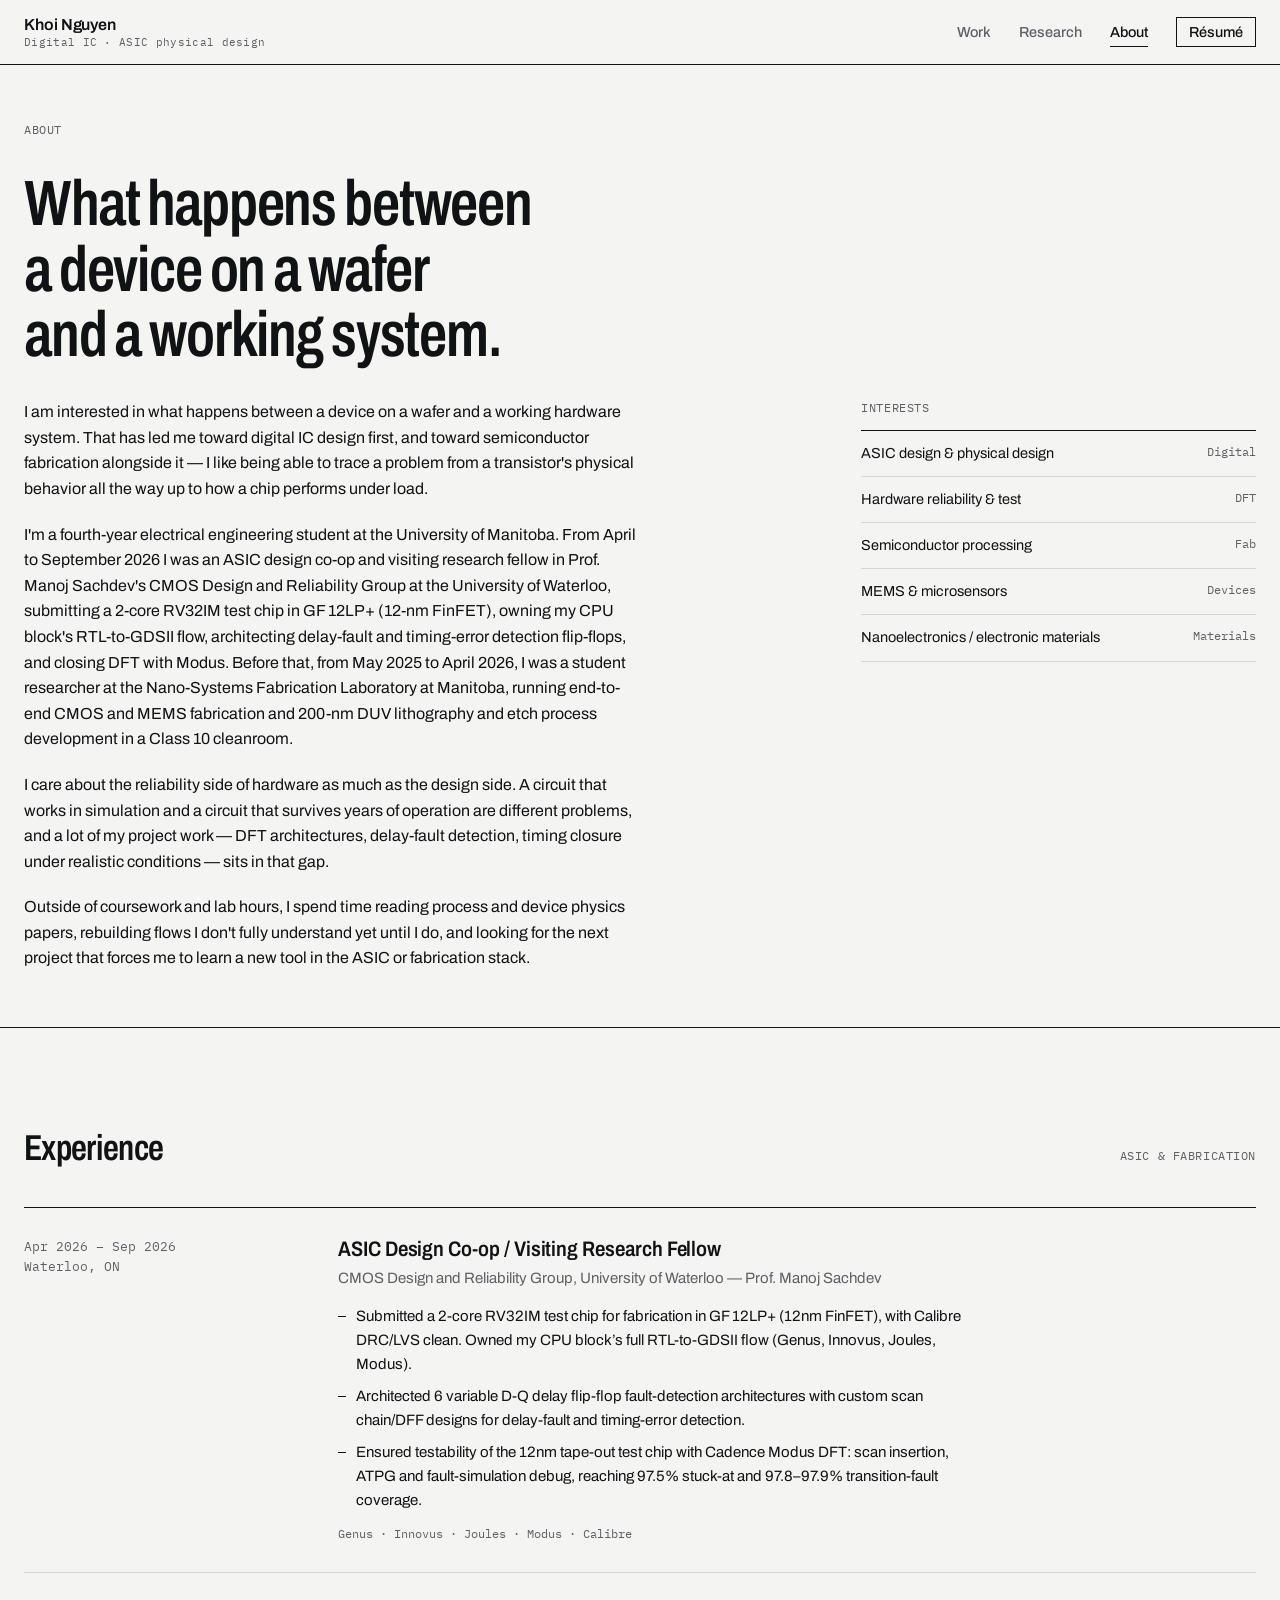
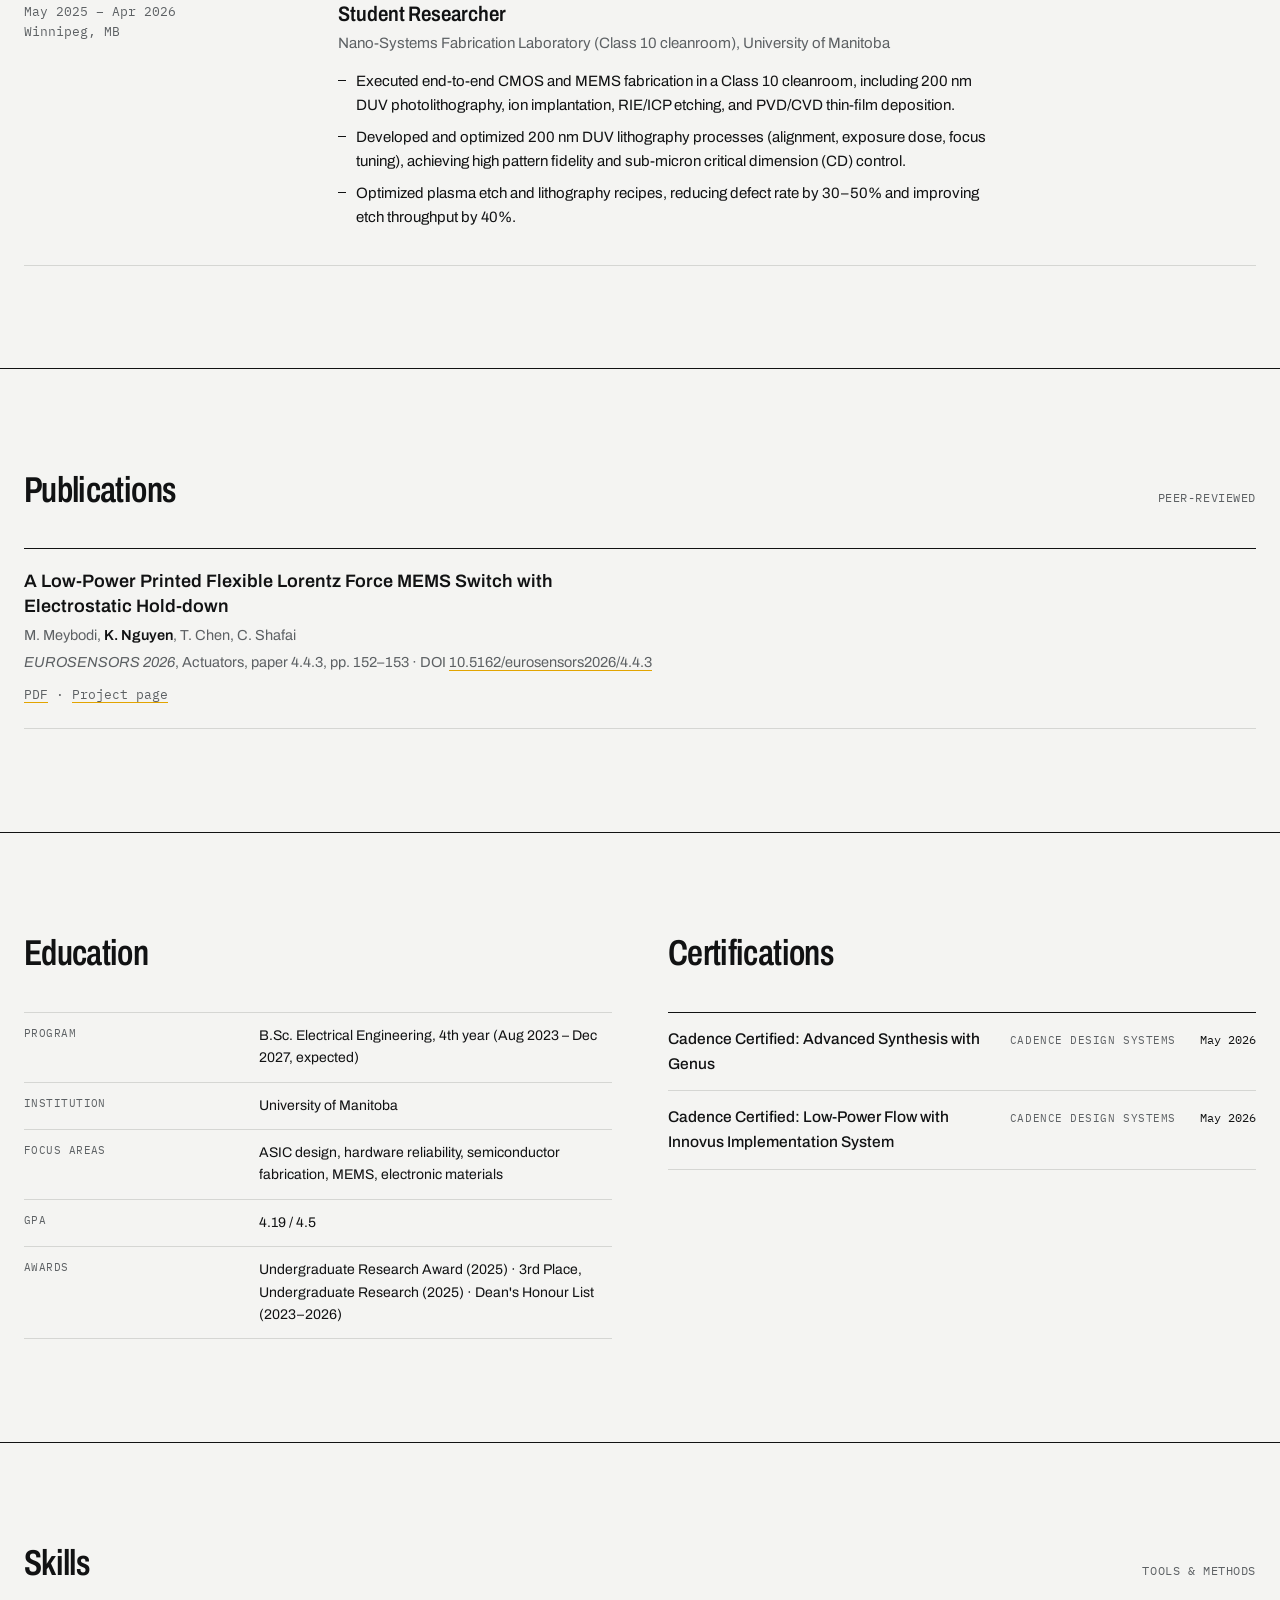
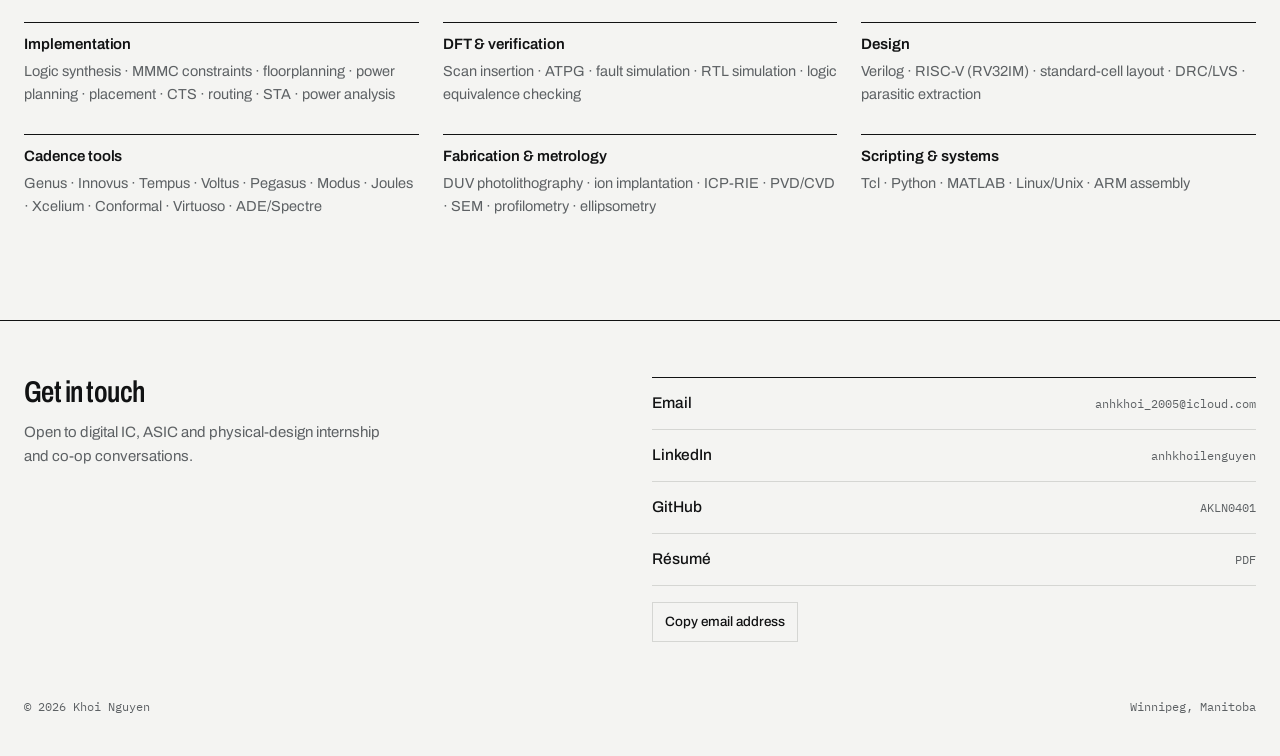
==== commit d9e86873: "Add new lab photos and test-chip layouts; apply reference-site lessons New images - Glove: two lab p" ====
--- a/about.html
+++ b/about.html
@@ -222,6 +222,7 @@
       <li><a href="https://github.com/AKLN0401" target="_blank" rel="noopener"><span>GitHub</span><span>AKLN0401</span></a></li>
       <li><a href="assets/khoi-nguyen-cv.pdf"><span>R&eacute;sum&eacute;</span><span>PDF</span></a></li>
     </ul>
+    <p class="footer-copy"><button type="button" class="copy-email" data-email="anhkhoi_2005@icloud.com">Copy email address</button> <span class="copy-status" role="status" aria-live="polite"></span></p>
     <div class="footer-base">
       <span>&copy; <span data-year>2026</span> Khoi Nguyen</span>
       <span>Winnipeg, Manitoba</span>
--- a/css/style.css
+++ b/css/style.css
@@ -35,6 +35,8 @@
   --dur-fast: 120ms;
   --dur-med: 200ms;
   --ease: cubic-bezier(0.2, 0.6, 0.2, 1);
+  --ease-settle: cubic-bezier(0.2, 0.8, 0.2, 1);  /* long, soft settle; no overshoot */
+  --ease-reveal: cubic-bezier(0.52, 0.16, 0.24, 1);
 }
 
 /* 2 · Base */
@@ -90,7 +92,7 @@
 }
 .rule { border: none; border-top: 1px solid var(--line); margin: 0; }
 
-.section { padding: 80px 0; border-top: 1px solid var(--ink); }
+.section { padding: clamp(64px, 8vw, 112px) 0; border-top: 1px solid var(--ink); }
 .section-head {
   display: flex; align-items: baseline; justify-content: space-between;
   gap: 24px; margin-bottom: 40px; flex-wrap: wrap;
@@ -106,6 +108,7 @@
   transition: background var(--dur-fast) var(--ease), color var(--dur-fast) var(--ease);
 }
 .btn:hover { background: var(--ink); color: var(--paper); }
+.btn:active { transform: scale(0.97); transition-duration: 60ms; }
 .btn-primary { background: var(--ink); color: var(--paper); }
 .btn-primary:hover { background: transparent; color: var(--ink); }
 
@@ -221,7 +224,7 @@
 .card--t { grid-column: span 4; }
 
 .card-media { margin: 0; overflow: hidden; background: var(--paper-raised); position: relative; }
-.card-media img { width: 100%; height: 100%; object-fit: cover; transition: transform 400ms var(--ease); }
+.card-media img { width: 100%; height: 100%; object-fit: cover; transition: transform 400ms var(--ease-settle); }
 .card--l .card-media { aspect-ratio: 16 / 10; }
 .card--s .card-media { aspect-ratio: 4 / 5.1; }
 .card--m .card-media { aspect-ratio: 4 / 3; }
@@ -234,20 +237,65 @@
 
 .card-meta {
   display: flex; justify-content: space-between; gap: 12px; flex-wrap: wrap;
-  margin-top: 12px; padding-bottom: 10px; border-bottom: 1px solid var(--line);
+  margin-top: 8px; padding-bottom: 10px; border-bottom: 1px solid var(--line);
   font-family: var(--font-mono); font-size: 11px; letter-spacing: 0.04em;
   text-transform: uppercase; color: var(--muted);
 }
 .card-meta .status::before { content: ""; display: inline-block; width: 7px; height: 7px; margin-right: 7px; background: currentColor; vertical-align: 1px; }
 .card-meta .status.is-live { color: var(--ink); }
-.card h3 { font-size: 21px; margin-top: 14px; font-variation-settings: "wdth" 90; letter-spacing: -0.008em; }
-.card--l h3 { font-size: clamp(22px, 2.2vw, 28px); font-variation-settings: "wdth" 80; }
-.card h3 span { text-decoration: underline; text-decoration-color: transparent; text-underline-offset: 4px; transition: text-decoration-color var(--dur-fast) var(--ease); }
-.card:hover h3 span { text-decoration-color: var(--amber); }
+.card h4 { font-size: clamp(19px, 1.1rem + 0.35vw, 22px); line-height: 1.15; margin-top: 14px; font-variation-settings: "wdth" 88; letter-spacing: -0.006em; }
+.card--l h4 { font-size: clamp(22px, 1.2rem + 0.9vw, 28px); font-variation-settings: "wdth" 78; letter-spacing: -0.012em; }
+.card h4 span { text-decoration: underline; text-decoration-color: transparent; text-underline-offset: 4px; transition: text-decoration-color var(--dur-fast) var(--ease); }
+.card:hover h4 span, .card:focus-visible h4 span { text-decoration-color: var(--amber); }
 .card-sum { margin-top: 8px; color: var(--muted); font-size: 15px; line-height: 1.55; max-width: 60ch; }
 .card-facts { margin-top: 12px; display: flex; flex-wrap: wrap; gap: 6px 18px; font-family: var(--font-mono); font-size: 12px; }
 .card-facts li { white-space: nowrap; }
 .card-facts li::before { content: "— "; color: var(--muted); }
+
+/* 6b · Work groups, reader path, motion, contents bar, copy email */
+.home-start { font-size: 14.5px; color: var(--muted); max-width: 46ch; }
+.home-start a { color: var(--ink); }
+.work-jump { display: flex; flex-wrap: wrap; gap: 6px 20px; margin: -16px 0 40px; font-size: 14.5px; color: var(--muted); }
+.work-jump a { color: var(--ink); text-decoration: none; border-bottom: 1px solid var(--amber); padding: 6px 0 2px; }
+.work-jump a:hover { border-bottom-color: var(--ink); }
+.work-jump span { font-family: var(--font-mono); font-size: 12px; color: var(--muted); }
+.work-group {
+  font-family: var(--font-mono); font-size: 11.5px; font-weight: 400; letter-spacing: 0.06em; text-transform: uppercase;
+  color: var(--muted); border-top: 1px solid var(--ink); padding-top: 10px; margin: 0 0 28px;
+  scroll-margin-top: calc(var(--header-h) + 16px);
+}
+.work-grid + .work-group { margin-top: 88px; }
+
+@media (prefers-reduced-motion: no-preference) {
+  .card { transition: opacity 600ms var(--ease-reveal), transform 600ms var(--ease-reveal); }
+  .card.is-pending { opacity: 0; transform: translateY(16px); }
+}
+
+.toc { position: sticky; top: var(--header-h); z-index: 90; background: var(--paper); border-bottom: 1px solid var(--line); }
+.toc ol {
+  list-style: none; margin: 0; padding: 0; display: flex; gap: 22px; overflow-x: auto; scrollbar-width: none;
+  counter-reset: toc;
+}
+.toc ol::-webkit-scrollbar { display: none; }
+.toc li { flex: none; }
+.toc a {
+  display: block; padding: 12px 0 10px; text-decoration: none; white-space: nowrap;
+  font-size: 13.5px; color: var(--muted); border-bottom: 2px solid transparent;
+  transition: color var(--dur-fast) var(--ease), border-color var(--dur-fast) var(--ease);
+}
+.toc a:hover { color: var(--ink); }
+.toc a[aria-current="true"] { color: var(--ink); border-bottom-color: var(--amber); }
+html.has-toc { scroll-padding-top: calc(var(--header-h) + 64px); }
+
+.footer-copy { grid-column: 7 / 13; display: flex; align-items: center; gap: 12px; flex-wrap: wrap; margin-top: -16px; }
+.copy-email {
+  font: 500 13.5px var(--font-body); color: var(--ink); background: none; cursor: pointer;
+  border: 1px solid var(--line); padding: 8px 12px; min-height: 40px;
+  transition: border-color var(--dur-fast) var(--ease), transform 60ms var(--ease);
+}
+.copy-email:hover { border-color: var(--ink); }
+.copy-email:active { transform: scale(0.97); }
+.copy-status { font-family: var(--font-mono); font-size: 12px; color: var(--muted); }
 
 /* 7 · Shared components: tables, certifications */
    Stats, charts & data tables
@@ -797,9 +845,10 @@
 .cs-figure.is-plate a, .cs-figure.is-plate > img { background: var(--plate); padding: 14px; }
 .cs-figure.is-sheet a, .cs-figure.is-sheet > img { background: var(--sheet); border: 1px solid var(--line); padding: 14px; }
 .cs-figure figcaption, .fig-cap {
-  display: flex; justify-content: space-between; gap: 16px; margin-top: 10px;
-  font-family: var(--font-mono); font-size: 11px; letter-spacing: 0.03em; color: var(--muted);
-}
+  display: flex; justify-content: space-between; align-items: baseline; gap: 16px; margin-top: 10px;
+  font-size: 13.5px; line-height: 1.45; color: var(--muted);
+}
+.cs-figure figcaption span:last-child { font-family: var(--font-mono); font-size: 11px; letter-spacing: 0.05em; text-transform: uppercase; white-space: nowrap; }
 .cs-figure figcaption span:first-child { color: var(--ink); }
 .cs-note { margin-top: 28px; max-width: 64ch; color: var(--muted); font-size: 15px; }
 
@@ -917,7 +966,7 @@
   .home-portrait { grid-column: 1 / 13; max-width: 440px; }
   .home-intro { grid-column: 1 / 13; padding-bottom: 0; }
   .about-hero h1, .about-body, .about-side { grid-column: 1 / 13; }
-  .footer-lead, .footer-links { grid-column: 1 / 13; }
+  .footer-lead, .footer-links, .footer-copy { grid-column: 1 / 13; }
   .exp-when, .exp-item > div:last-child { grid-column: 1 / 13; }
   .exp-when { margin-bottom: 8px; }
   .cs-figure, .cs-figure--third { grid-column: 1 / -1; }
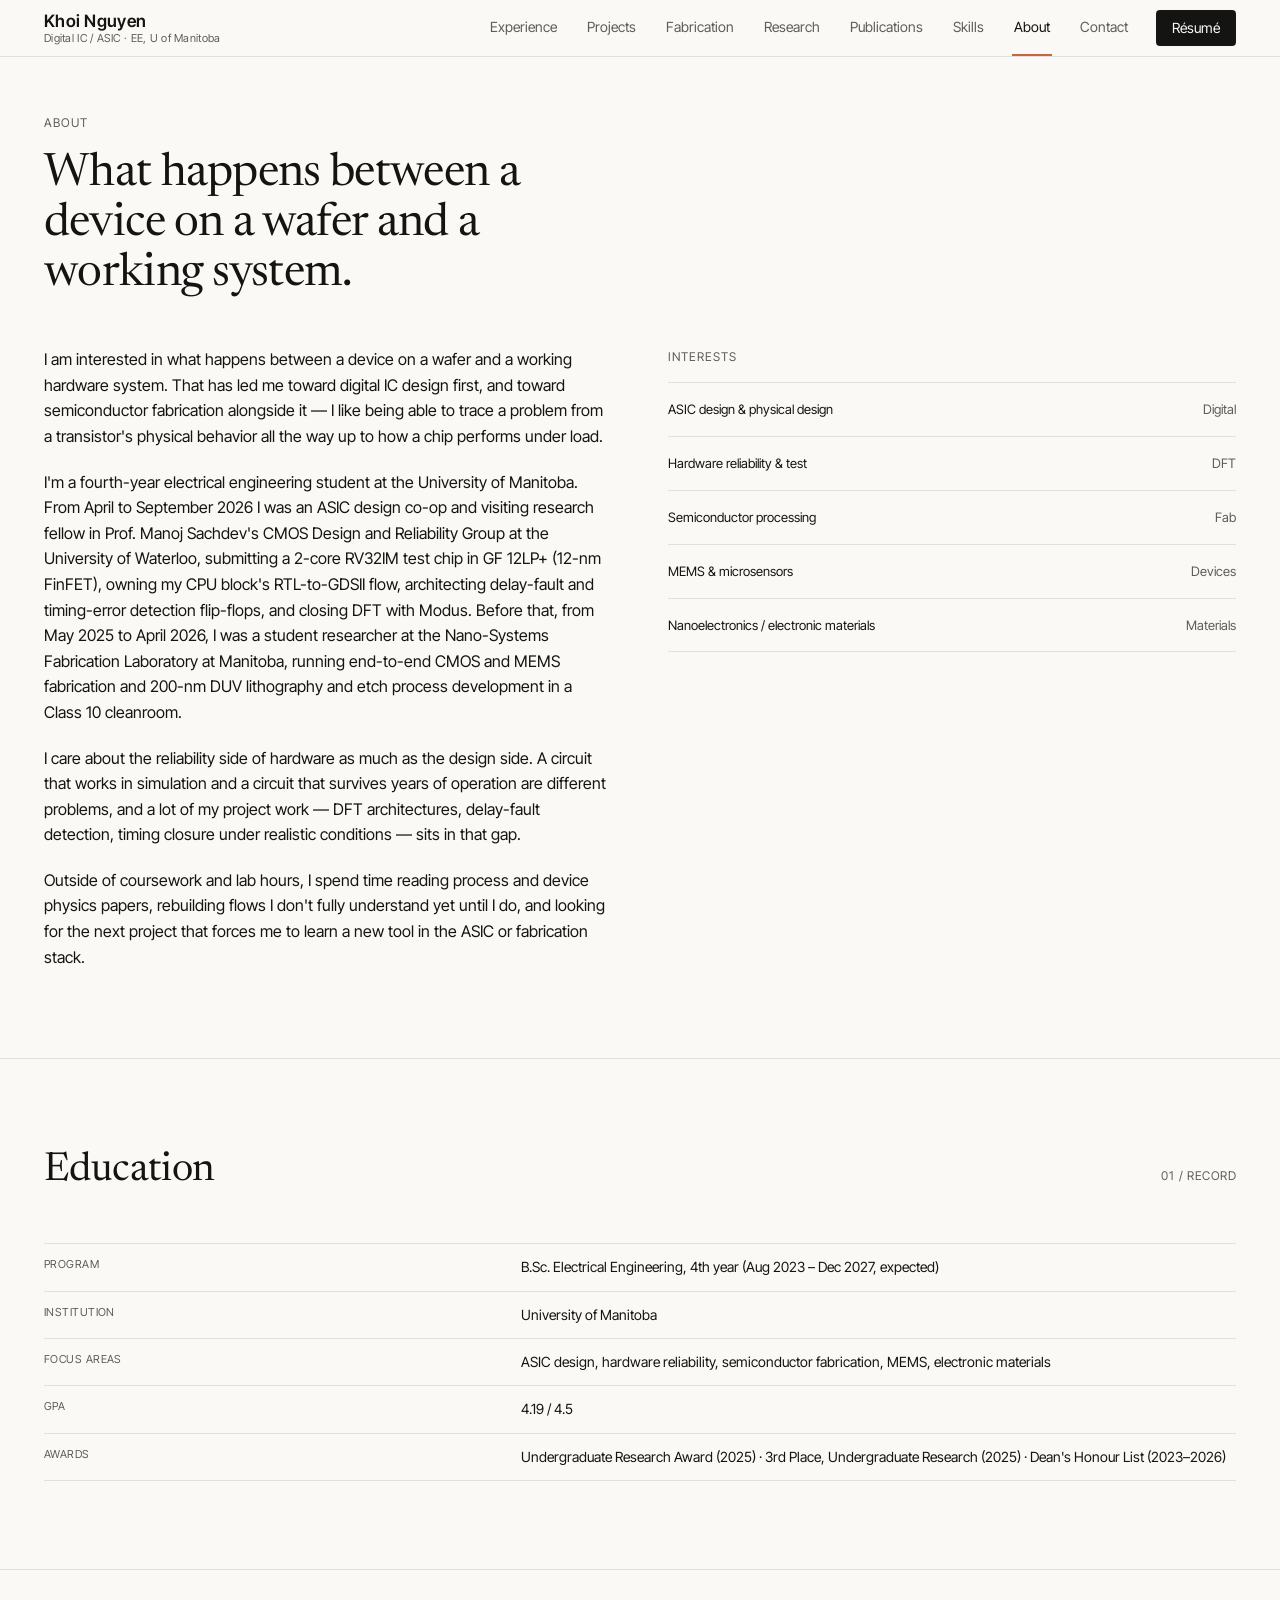
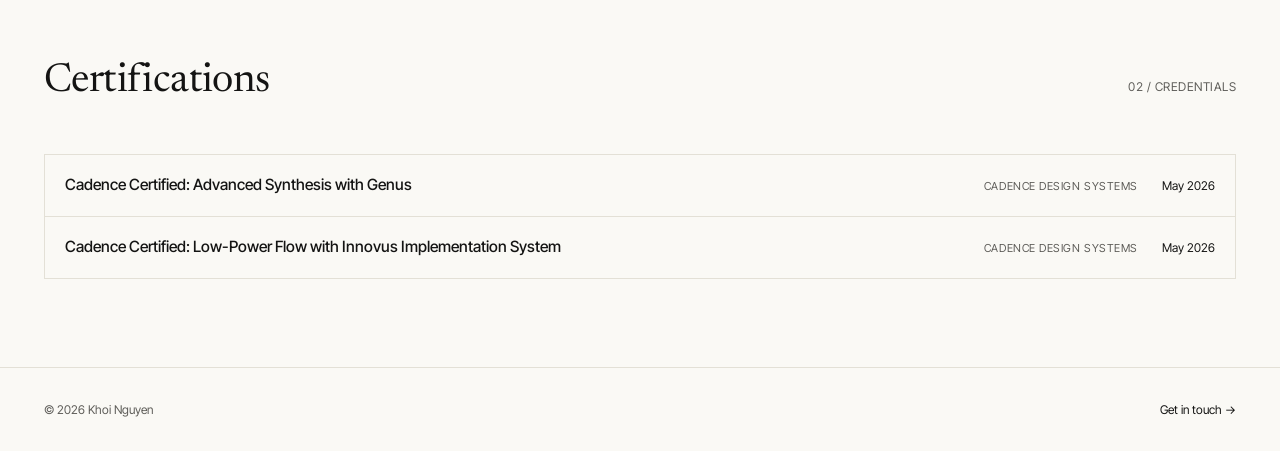
==== commit 2e4adde5: "Keep the original layout; add new glove photos and 12 nm test-chip figures - Restore the original si" ====
--- a/about.html
+++ b/about.html
@@ -9,7 +9,7 @@
 <link rel="icon" type="image/svg+xml" href="assets/favicon.svg" />
 <link rel="icon" type="image/png" sizes="32x32" href="assets/favicon-32.png" />
 <link rel="apple-touch-icon" sizes="180x180" href="assets/apple-touch-icon.png" />
-<meta name="theme-color" content="#f4f4f2" />
+<meta name="theme-color" content="#f4f2ed" />
 <meta name="author" content="Khoi Nguyen" />
 <meta property="og:type" content="website" />
 <meta property="og:site_name" content="Khoi Nguyen — Engineering Portfolio" />
@@ -28,7 +28,7 @@
 <meta name="twitter:image" content="https://akln0401.github.io/portfolio/assets/og/about.png?v=20261004" />
 <link rel="preconnect" href="https://fonts.googleapis.com" />
 <link rel="preconnect" href="https://fonts.gstatic.com" crossorigin />
-<link href="https://fonts.googleapis.com/css2?family=Archivo:wdth,wght@62..125,400..700&family=IBM+Plex+Mono:wght@400;500&display=swap" rel="stylesheet" />
+<link href="https://fonts.googleapis.com/css2?family=Newsreader:opsz,wght@6..72,300;6..72,400;6..72,500&family=Inter+Tight:wght@400;500;600&family=IBM+Plex+Mono:wght@400;600&display=swap" rel="stylesheet" />
 <link rel="stylesheet" href="css/style.css?v=20261125" />
 </head>
 <body>
@@ -38,38 +38,46 @@
   <div class="wrap">
     <a class="logo" href="index.html">
       <strong>Khoi Nguyen</strong>
-      <span>Digital IC &middot; ASIC physical design</span>
+      <span>Digital IC / ASIC · EE, U of Manitoba</span>
     </a>
     <nav aria-label="Primary">
       <ul class="nav-list" id="nav-list">
-        <li><a href="index.html#work">Work</a></li>
+        <li><a href="index.html#experience">Experience</a></li>
+        <li><a href="index.html#projects">Projects</a></li>
+        <li><a href="index.html#fabrication">Fabrication</a></li>
         <li><a href="research.html">Research</a></li>
+        <li><a href="index.html#publications">Publications</a></li>
+        <li><a href="index.html#skills">Skills</a></li>
         <li><a href="about.html" aria-current="page">About</a></li>
-        <li><a class="nav-cv" href="assets/khoi-nguyen-cv.pdf">R&eacute;sum&eacute;</a></li>
+        <li><a href="index.html#contact">Contact</a></li>
+        <li><a class="nav-cv" href="assets/khoi-nguyen-cv.pdf">Résumé</a></li>
       </ul>
     </nav>
-    <button class="nav-toggle" aria-label="Open menu" aria-expanded="false" aria-controls="nav-list">
+    <button class="nav-toggle" aria-label="Toggle navigation menu" aria-expanded="false" aria-controls="nav-list">
       <span class="nav-toggle-bars"><span></span><span></span><span></span></span>
     </button>
   </div>
 </header>
 
 <main id="main">
-
-  <section class="about-hero">
+  <section class="page-hero">
     <div class="wrap">
       <p class="label">About</p>
       <h1>What happens between a device on a wafer and a working system.</h1>
-      <div class="about-body">
+    </div>
+  </section>
+
+  <section class="section" style="border-top: none; padding-top: 0;">
+    <div class="wrap about-columns">
       <div class="prose">
         <p>I am interested in what happens between a device on a wafer and a working hardware system. That has led me toward digital IC design first, and toward semiconductor fabrication alongside it — I like being able to trace a problem from a transistor's physical behavior all the way up to how a chip performs under load.</p>
         <p>I'm a fourth-year electrical engineering student at the University of Manitoba. From April to September 2026 I was an ASIC design co-op and visiting research fellow in Prof. Manoj Sachdev's CMOS Design and Reliability Group at the University of Waterloo, submitting a 2-core RV32IM test chip in GF 12LP+ (12-nm FinFET), owning my CPU block's RTL-to-GDSII flow, architecting delay-fault and timing-error detection flip-flops, and closing DFT with Modus. Before that, from May 2025 to April 2026, I was a student researcher at the Nano-Systems Fabrication Laboratory at Manitoba, running end-to-end CMOS and MEMS fabrication and 200-nm DUV lithography and etch process development in a Class 10 cleanroom.</p>
         <p>I care about the reliability side of hardware as much as the design side. A circuit that works in simulation and a circuit that survives years of operation are different problems, and a lot of my project work — DFT architectures, delay-fault detection, timing closure under realistic conditions — sits in that gap.</p>
         <p>Outside of coursework and lab hours, I spend time reading process and device physics papers, rebuilding flows I don't fully understand yet until I do, and looking for the next project that forces me to learn a new tool in the ASIC or fabrication stack.</p>
       </div>
-      </div>
-      <div class="about-side">
-        <p class="label" style="margin-bottom:12px;">Interests</p>
+
+      <div>
+        <p class="label" style="margin-bottom: 16px;">Interests</p>
         <ul class="interest-list">
           <li><span>ASIC design &amp; physical design</span><span>Digital</span></li>
           <li><span>Hardware reliability &amp; test</span><span>DFT</span></li>
@@ -81,59 +89,13 @@
     </div>
   </section>
 
-  <section class="section" id="experience">
+  <section class="section">
     <div class="wrap">
-      <div class="section-head"><h2>Experience</h2><span class="section-index">ASIC &amp; fabrication</span></div>
-      <div class="exp-list">
-        <article class="exp-item">
-          <div class="exp-when">Apr 2026 &ndash; Sep 2026<br />Waterloo, ON</div>
-          <div>
-            <h3 class="exp-role">ASIC Design Co-op / Visiting Research Fellow</h3>
-            <p class="exp-org">CMOS Design and Reliability Group, University of Waterloo &mdash; Prof. Manoj Sachdev</p>
-            <ul class="exp-points">
-              <li>Submitted a 2-core RV32IM test chip for fabrication in GF 12LP+ (12nm FinFET), with Calibre DRC/LVS clean. Owned my CPU block&rsquo;s full RTL-to-GDSII flow (Genus, Innovus, Joules, Modus).</li>
-              <li>Architected 6 variable D-Q delay flip-flop fault-detection architectures with custom scan chain/DFF designs for delay-fault and timing-error detection.</li>
-              <li>Ensured testability of the 12nm tape-out test chip with Cadence Modus DFT: scan insertion, ATPG and fault-simulation debug, reaching 97.5% stuck-at and 97.8&ndash;97.9% transition-fault coverage.</li>
-            </ul>
-            <p class="exp-tools">Genus &middot; Innovus &middot; Joules &middot; Modus &middot; Calibre</p>
-          </div>
-        </article>
-
-        <article class="exp-item">
-          <div class="exp-when">May 2025 &ndash; Apr 2026<br />Winnipeg, MB</div>
-          <div>
-            <h3 class="exp-role">Student Researcher</h3>
-            <p class="exp-org">Nano-Systems Fabrication Laboratory (Class 10 cleanroom), University of Manitoba</p>
-            <ul class="exp-points">
-              <li>Executed end-to-end CMOS and MEMS fabrication in a Class 10 cleanroom, including 200&nbsp;nm DUV photolithography, ion implantation, RIE/ICP etching, and PVD/CVD thin-film deposition.</li>
-              <li>Developed and optimized 200&nbsp;nm DUV lithography processes (alignment, exposure dose, focus tuning), achieving high pattern fidelity and sub-micron critical dimension (CD) control.</li>
-              <li>Optimized plasma etch and lithography recipes, reducing defect rate by 30&ndash;50% and improving etch throughput by 40%.</li>
-            </ul>
-          </div>
-        </article>
+      <div class="section-head">
+        <h2>Education</h2>
+        <span class="section-index">01 / RECORD</span>
       </div>
-    </div>
-  </section>
-
-  <section class="section" id="publications">
-    <div class="wrap">
-      <div class="section-head"><h2>Publications</h2><span class="section-index">Peer-reviewed</span></div>
-      <ol class="pub-list">
-        <li>
-          <p class="pub-title"><a href="projects/mems-switch.html">A Low-Power Printed Flexible Lorentz Force MEMS Switch with Electrostatic Hold-down</a></p>
-          <p class="pub-authors">M. Meybodi, <strong>K. Nguyen</strong>, T. Chen, C. Shafai</p>
-          <p class="pub-venue"><i>EUROSENSORS 2026</i>, Actuators, paper 4.4.3, pp.&nbsp;152&ndash;153 &middot; DOI <a href="https://doi.org/10.5162/eurosensors2026/4.4.3">10.5162/eurosensors2026/4.4.3</a></p>
-          <p class="pub-links"><a href="assets/papers/meybodi-eurosensors2026-lorentz-mems-switch.pdf">PDF</a> &middot; <a href="projects/mems-switch.html">Project page</a></p>
-        </li>
-      </ol>
-    </div>
-  </section>
-
-  <section class="section" id="education">
-    <div class="wrap two-col">
-      <div>
-        <div class="section-head"><h2>Education</h2></div>
-        <table class="spec-table">
+      <table class="spec-table">
         <tbody>
           <tr>
             <th>Program</th>
@@ -157,10 +119,16 @@
           </tr>
         </tbody>
       </table>
+    </div>
+  </section>
+
+  <section class="section">
+    <div class="wrap">
+      <div class="section-head">
+        <h2>Certifications</h2>
+        <span class="section-index">02 / CREDENTIALS</span>
       </div>
-      <div>
-        <div class="section-head"><h2>Certifications</h2></div>
-        <ul class="cert-list">
+      <ul class="cert-list">
         <li>
           <span class="cert-name">Cadence Certified: Advanced Synthesis with Genus</span>
           <span class="cert-issuer">Cadence Design Systems</span>
@@ -172,61 +140,14 @@
           <span class="cert-date">May 2026</span>
         </li>
       </ul>
-      </div>
     </div>
   </section>
-
-  <section class="section" id="skills">
-    <div class="wrap">
-      <div class="section-head"><h2>Skills</h2><span class="section-index">Tools &amp; methods</span></div>
-      <div class="skill-grid">
-        <div class="skill-group">
-          <h3>Implementation</h3>
-          <p>Logic synthesis &middot; MMMC constraints &middot; floorplanning &middot; power planning &middot; placement &middot; CTS &middot; routing &middot; STA &middot; power analysis</p>
-        </div>
-        <div class="skill-group">
-          <h3>DFT &amp; verification</h3>
-          <p>Scan insertion &middot; ATPG &middot; fault simulation &middot; RTL simulation &middot; logic equivalence checking</p>
-        </div>
-        <div class="skill-group">
-          <h3>Design</h3>
-          <p>Verilog &middot; RISC-V (RV32IM) &middot; standard-cell layout &middot; DRC/LVS &middot; parasitic extraction</p>
-        </div>
-        <div class="skill-group">
-          <h3>Cadence tools</h3>
-          <p>Genus &middot; Innovus &middot; Tempus &middot; Voltus &middot; Pegasus &middot; Modus &middot; Joules &middot; Xcelium &middot; Conformal &middot; Virtuoso &middot; ADE/Spectre</p>
-        </div>
-        <div class="skill-group">
-          <h3>Fabrication &amp; metrology</h3>
-          <p>DUV photolithography &middot; ion implantation &middot; ICP-RIE &middot; PVD/CVD &middot; SEM &middot; profilometry &middot; ellipsometry</p>
-        </div>
-        <div class="skill-group">
-          <h3>Scripting &amp; systems</h3>
-          <p>Tcl &middot; Python &middot; MATLAB &middot; Linux/Unix &middot; ARM assembly</p>
-        </div>
-      </div>
-    </div>
-  </section>
-
 </main>
 
-<footer class="site-footer" id="contact">
-  <div class="wrap footer-grid">
-    <div class="footer-lead">
-      <h2>Get in touch</h2>
-      <p>Open to digital IC, ASIC and physical-design internship and co-op conversations.</p>
-    </div>
-    <ul class="footer-links">
-      <li><a href="mailto:anhkhoi_2005@icloud.com"><span>Email</span><span>anhkhoi_2005@icloud.com</span></a></li>
-      <li><a href="https://www.linkedin.com/in/anhkhoilenguyen/" target="_blank" rel="noopener"><span>LinkedIn</span><span>anhkhoilenguyen</span></a></li>
-      <li><a href="https://github.com/AKLN0401" target="_blank" rel="noopener"><span>GitHub</span><span>AKLN0401</span></a></li>
-      <li><a href="assets/khoi-nguyen-cv.pdf"><span>R&eacute;sum&eacute;</span><span>PDF</span></a></li>
-    </ul>
-    <p class="footer-copy"><button type="button" class="copy-email" data-email="anhkhoi_2005@icloud.com">Copy email address</button> <span class="copy-status" role="status" aria-live="polite"></span></p>
-    <div class="footer-base">
-      <span>&copy; <span data-year>2026</span> Khoi Nguyen</span>
-      <span>Winnipeg, Manitoba</span>
-    </div>
+<footer class="site-footer">
+  <div class="wrap">
+    <span>&copy; <span data-year>2026</span> Khoi Nguyen</span>
+    <span><a href="index.html#contact" style="text-decoration:none;">Get in touch &rarr;</a></span>
   </div>
 </footer>
 
--- a/css/style.css
+++ b/css/style.css
@@ -1,303 +1,501 @@
 /* ============================================================
-   Khoi Nguyen — Engineering Portfolio, V2
-   One stylesheet, one layer. Sections:
-   1 tokens · 2 base · 3 header · 4 footer · 5 home · 6 work cards
-   7 shared components (tables, figures, disclosure, process)
-   8 about · 9 research · 10 case-study shell · 11 responsive
+   Khoi Nguyen — Engineering Portfolio
+   Design tokens
    ============================================================ */
-
-/* 1 · Tokens
-   Layout: 12-column grid, 24 px gutters, 1280 px measure.
-   Cool grey paper so the warm cleanroom photographs stand apart;
-   EDA captures sit on a near-black plate; amber only as a trace. */
 :root {
-  --ink: #111213;
-  --paper: #f4f4f2;
-  --paper-raised: #eaeae7;
-  --sheet: #ffffff;
-  --plate: #0d0e0f;
-  --muted: #5d6164;
-  --line: #d5d6d3;
-  --accent: #111213;
-  --accent-ink: #f4f4f2;
-  --amber: #e2a400;
-  --clay: #e2a400; /* legacy name used by older page-level rules */
-
-  --font-display: "Archivo", "Helvetica Neue", Arial, sans-serif;
-  --font-body: "Archivo", "Helvetica Neue", Arial, sans-serif;
-  --font-mono: "IBM Plex Mono", ui-monospace, "SFMono-Regular", Consolas, monospace;
-
-  --max-w: 1280px;
+  --ink: #161616;
+  --paper: #ffffff;
+  --paper-raised: #f4f4f4;
+  --muted: #525252;
+  --line: #e0e0e0;
+  --accent: #0f62fe;
+  --accent-ink: #ffffff;
+
+  --font-display: "IBM Plex Sans", "Helvetica Neue", Arial, sans-serif;
+  --font-body: "IBM Plex Sans", "Helvetica Neue", Arial, sans-serif;
+  --font-mono: "IBM Plex Mono", "SFMono-Regular", Consolas, monospace;
+
+  --max-w: 1240px;
   --gutter: 24px;
-  --col-gap: 24px;
-  --header-h: 64px;
 
   --dur-fast: 120ms;
-  --dur-med: 200ms;
+  --dur-med: 220ms;
   --ease: cubic-bezier(0.2, 0.6, 0.2, 1);
-  --ease-settle: cubic-bezier(0.2, 0.8, 0.2, 1);  /* long, soft settle; no overshoot */
-  --ease-reveal: cubic-bezier(0.52, 0.16, 0.24, 1);
-}
-
-/* 2 · Base */
-*, *::before, *::after { box-sizing: border-box; }
-html { -webkit-text-size-adjust: 100%; scroll-padding-top: calc(var(--header-h) + 16px); }
+}
+
+/* ------------------------------------------------------------
+   Reset
+   ------------------------------------------------------------ */
+
+*,
+*::before,
+*::after {
+  box-sizing: border-box;
+}
+
+html {
+  -webkit-text-size-adjust: 100%;
+}
+
 body {
   margin: 0;
   background: var(--paper);
   color: var(--ink);
   font-family: var(--font-body);
-  font-size: 16.5px;
+  font-size: 16px;
   line-height: 1.6;
-  font-variation-settings: "wdth" 100;
   -webkit-font-smoothing: antialiased;
-  text-rendering: optimizeLegibility;
-}
-::selection { background: var(--amber); color: var(--ink); }
-img { max-width: 100%; display: block; }
-ul { margin: 0; padding: 0; list-style: none; }
-p { margin: 0; }
-a { color: inherit; text-decoration-thickness: 1px; text-decoration-color: var(--amber); text-underline-offset: 3px; }
-a:hover { text-decoration-color: currentColor; }
-strong, b { font-weight: 600; }
-code, kbd, samp { font-family: var(--font-mono); font-size: 0.9em; }
-svg text { font-family: var(--font-mono); }
-
-h1, h2, h3, h4 { font-family: var(--font-display); margin: 0; text-wrap: balance; }
-h1, h2 {
+}
+
+img {
+  max-width: 100%;
+  display: block;
+}
+
+a {
+  color: inherit;
+}
+
+ul {
+  margin: 0;
+  padding: 0;
+  list-style: none;
+}
+
+h1, h2, h3, h4 {
+  font-family: var(--font-display);
   font-weight: 600;
-  font-variation-settings: "wdth" 72;
-  letter-spacing: -0.018em;
-  line-height: 1.02;
-}
-h3, h4 { font-weight: 600; letter-spacing: -0.003em; line-height: 1.25; }
-
-.wrap { max-width: var(--max-w); margin: 0 auto; padding: 0 var(--gutter); }
+  line-height: 1.08;
+  letter-spacing: -0.02em;
+  margin: 0;
+}
+
+p {
+  margin: 0;
+}
+
+svg text {
+  font-family: var(--font-mono);
+}
+
+/* ------------------------------------------------------------
+   Layout helpers
+   ------------------------------------------------------------ */
+
+.wrap {
+  max-width: var(--max-w);
+  margin: 0 auto;
+  padding: 0 var(--gutter);
+}
+
 .skip-link {
-  position: absolute; left: -9999px; top: 0; z-index: 200;
-  background: var(--ink); color: var(--paper); padding: 12px 18px;
-  font-family: var(--font-mono); font-size: 13px;
-}
-.skip-link:focus { left: var(--gutter); top: var(--gutter); }
-:focus-visible { outline: 2px solid var(--ink); outline-offset: 3px; }
-
-.label, .section-index {
-  font-family: var(--font-mono);
-  font-size: 11.5px;
-  font-weight: 400;
-  letter-spacing: 0.05em;
+  position: absolute;
+  left: -9999px;
+  top: 0;
+  background: var(--ink);
+  color: var(--paper);
+  padding: 12px 18px;
+  z-index: 200;
+  font-family: var(--font-mono);
+  font-size: 13px;
+}
+
+.skip-link:focus {
+  left: var(--gutter);
+  top: var(--gutter);
+}
+
+:focus-visible {
+  outline: 2px solid var(--accent);
+  outline-offset: 3px;
+}
+
+.label {
+  font-family: var(--font-mono);
+  font-size: 12px;
+  letter-spacing: 0.08em;
   text-transform: uppercase;
   color: var(--muted);
-  font-variant-numeric: tabular-nums;
-}
-.rule { border: none; border-top: 1px solid var(--line); margin: 0; }
-
-.section { padding: clamp(64px, 8vw, 112px) 0; border-top: 1px solid var(--ink); }
+}
+
+.rule {
+  border: none;
+  border-top: 1px solid var(--line);
+  margin: 0;
+}
+
+.section {
+  padding: 88px 0;
+  border-top: 1px solid var(--line);
+}
+
 .section-head {
-  display: flex; align-items: baseline; justify-content: space-between;
-  gap: 24px; margin-bottom: 40px; flex-wrap: wrap;
-}
-.section-head h2 { font-size: clamp(26px, 3.2vw, 36px); }
-.section-index { white-space: nowrap; }
-
-.btn {
-  display: inline-flex; align-items: center; gap: 8px;
-  font-family: var(--font-body); font-size: 14px; font-weight: 500;
-  text-decoration: none; padding: 10px 16px; min-height: 44px;
-  border: 1px solid var(--ink); color: var(--ink); background: transparent;
-  transition: background var(--dur-fast) var(--ease), color var(--dur-fast) var(--ease);
-}
-.btn:hover { background: var(--ink); color: var(--paper); }
-.btn:active { transform: scale(0.97); transition-duration: 60ms; }
-.btn-primary { background: var(--ink); color: var(--paper); }
-.btn-primary:hover { background: transparent; color: var(--ink); }
-
-/* 3 · Header */
+  display: flex;
+  align-items: baseline;
+  justify-content: space-between;
+  gap: 24px;
+  margin-bottom: 48px;
+  flex-wrap: wrap;
+}
+
+.section-head h2 {
+  font-size: clamp(28px, 4vw, 40px);
+}
+
+.section-index {
+  font-family: var(--font-mono);
+  font-size: 13px;
+  color: var(--muted);
+  white-space: nowrap;
+}
+
+/* ------------------------------------------------------------
+   Header / Nav
+   ------------------------------------------------------------ */
+
 .site-header {
-  position: sticky; top: 0; z-index: 100;
-  background: var(--paper);
-  border-bottom: 1px solid var(--ink);
-}
+  position: sticky;
+  top: 0;
+  z-index: 100;
+  background: rgba(244, 242, 237, 0.94);
+  border-bottom: 1px solid var(--line);
+  backdrop-filter: none;
+}
+
 .site-header .wrap {
-  display: flex; align-items: center; justify-content: space-between;
-  gap: 24px; height: var(--header-h);
-}
-.logo { text-decoration: none; display: flex; flex-direction: column; line-height: 1.15; }
-.logo strong { font-family: var(--font-display); font-size: 16px; font-weight: 600; letter-spacing: -0.005em; }
-.logo span { font-family: var(--font-mono); font-size: 10.5px; color: var(--muted); letter-spacing: 0.03em; margin-top: 2px; }
-.nav-list { display: flex; align-items: center; gap: 28px; }
+  display: flex;
+  align-items: center;
+  justify-content: space-between;
+  height: 68px;
+}
+
+.logo {
+  font-family: var(--font-mono);
+  font-size: 14px;
+  letter-spacing: 0.02em;
+  text-decoration: none;
+  display: flex;
+  flex-direction: column;
+  line-height: 1.2;
+}
+
+.logo strong {
+  font-family: var(--font-display);
+  font-size: 17px;
+  font-weight: 600;
+}
+
+.logo span {
+  color: var(--muted);
+  font-size: 11px;
+}
+
+.nav-list {
+  display: flex;
+  align-items: center;
+  gap: 26px;
+}
+
 .nav-list a {
-  text-decoration: none; font-size: 14.5px; font-weight: 500; color: var(--muted);
-  padding: 6px 0; border-bottom: 1px solid transparent;
-  transition: color var(--dur-fast) var(--ease), border-color var(--dur-fast) var(--ease);
-}
-.nav-list a:hover { color: var(--ink); }
-.nav-list a[aria-current="page"] { color: var(--ink); border-bottom-color: var(--ink); }
-.nav-list a.nav-cv { color: var(--ink); border: 1px solid var(--ink); padding: 6px 12px; }
-.nav-list a.nav-cv:hover { background: var(--ink); color: var(--paper); }
+  text-decoration: none;
+  font-family: var(--font-mono);
+  font-size: 13px;
+  letter-spacing: 0.03em;
+  text-transform: uppercase;
+  color: var(--ink);
+  padding: 4px 2px;
+  border-bottom: 1px solid transparent;
+  transition: border-color var(--dur-fast) var(--ease), color var(--dur-fast) var(--ease);
+}
+
+.nav-list a:hover,
+.nav-list a[aria-current="page"] {
+  border-bottom-color: var(--accent);
+}
+
+.nav-list a[aria-current="page"] {
+  color: var(--accent);
+}
+
+.nav-list a.nav-cv {
+  border: 1px solid var(--ink);
+  padding: 6px 12px;
+}
+
+.nav-list a.nav-cv:hover {
+  background: var(--ink);
+  color: var(--paper);
+}
+
+@media (max-width: 1100px) and (min-width: 921px) {
+  .nav-list { gap: 18px; }
+  .nav-list a { font-size: 12px; }
+}
 
 .nav-toggle {
-  display: none; background: none; border: 1px solid var(--ink);
-  width: 44px; height: 44px; align-items: center; justify-content: center; cursor: pointer; color: var(--ink);
-}
-.nav-toggle-bars { position: relative; width: 18px; height: 12px; }
+  display: none;
+  background: none;
+  border: 1px solid var(--line);
+  width: 40px;
+  height: 40px;
+  align-items: center;
+  justify-content: center;
+  cursor: pointer;
+}
+
+.nav-toggle-bars {
+  position: relative;
+  width: 18px;
+  height: 12px;
+}
+
 .nav-toggle-bars span {
-  position: absolute; left: 0; right: 0; height: 1.5px; background: var(--ink);
+  position: absolute;
+  left: 0;
+  right: 0;
+  height: 1.5px;
+  background: var(--ink);
   transition: transform var(--dur-med) var(--ease), opacity var(--dur-med) var(--ease);
 }
+
 .nav-toggle-bars span:nth-child(1) { top: 0; }
 .nav-toggle-bars span:nth-child(2) { top: 50%; margin-top: -0.75px; }
 .nav-toggle-bars span:nth-child(3) { bottom: 0; }
-.nav-toggle[aria-expanded="true"] .nav-toggle-bars span:nth-child(1) { transform: translateY(5.25px) rotate(45deg); }
-.nav-toggle[aria-expanded="true"] .nav-toggle-bars span:nth-child(2) { opacity: 0; }
-.nav-toggle[aria-expanded="true"] .nav-toggle-bars span:nth-child(3) { transform: translateY(-5.25px) rotate(-45deg); }
-
-/* 4 · Footer (contact on every page) */
-.site-footer { border-top: 1px solid var(--ink); padding: 56px 0 40px; margin-top: 0; }
-.footer-grid {
-  display: grid; grid-template-columns: repeat(12, minmax(0, 1fr));
-  column-gap: var(--col-gap); row-gap: 32px; align-items: start;
-}
-.footer-lead { grid-column: 1 / 6; }
-.footer-lead h2 { font-size: clamp(24px, 2.6vw, 30px); max-width: 16ch; }
-.footer-lead p { margin-top: 12px; color: var(--muted); max-width: 40ch; font-size: 15px; }
-.footer-links { grid-column: 7 / 13; border-top: 1px solid var(--ink); }
-.footer-links li { border-bottom: 1px solid var(--line); }
-.footer-links a {
-  display: flex; justify-content: space-between; align-items: baseline; gap: 16px;
-  padding: 13px 0; text-decoration: none; font-size: 15.5px; font-weight: 500;
-}
-.footer-links a span:last-child { font-family: var(--font-mono); font-size: 12px; font-weight: 400; color: var(--muted); }
-.footer-links a:hover span:first-child { text-decoration: underline; text-decoration-color: var(--amber); }
-.footer-base {
-  grid-column: 1 / 13; display: flex; justify-content: space-between; gap: 16px; flex-wrap: wrap;
-  font-family: var(--font-mono); font-size: 11.5px; color: var(--muted); padding-top: 24px;
-}
-
-/* 5 · Home */
-.home-hero { padding: 48px 0 72px; }
-.home-hero .wrap {
-  display: grid; grid-template-columns: repeat(12, minmax(0, 1fr));
-  column-gap: var(--col-gap); align-items: end;
-}
-.home-portrait { grid-column: 1 / 6; margin: 0; }
-.home-portrait img { width: 100%; height: auto; aspect-ratio: 4 / 5; object-fit: cover; background: var(--paper-raised); }
-.home-portrait figcaption {
-  display: flex; justify-content: space-between; gap: 12px; margin-top: 10px;
-  font-family: var(--font-mono); font-size: 11px; letter-spacing: 0.04em; text-transform: uppercase; color: var(--muted);
-}
-.home-intro { grid-column: 7 / 13; display: flex; flex-direction: column; gap: 22px; padding-bottom: 28px; }
-.home-intro h1 {
-  font-size: clamp(52px, 7.4vw, 104px);
-  font-variation-settings: "wdth" 64;
-  line-height: 0.9;
-  letter-spacing: -0.03em;
-}
-.home-lede { font-size: clamp(18px, 1.55vw, 21px); line-height: 1.45; max-width: 36ch; }
-.home-facts { margin: 0; border-top: 1px solid var(--ink); max-width: 560px; }
-.home-facts div {
-  display: grid; grid-template-columns: 84px 1fr; gap: 16px;
-  padding: 9px 0; border-bottom: 1px solid var(--line);
-}
-.home-facts dt {
-  font-family: var(--font-mono); font-size: 11px; letter-spacing: 0.05em;
-  text-transform: uppercase; color: var(--muted); padding-top: 2px;
-}
-.home-facts dd { margin: 0; font-size: 14.5px; }
-.home-links { display: flex; gap: 12px; flex-wrap: wrap; }
-
-/* 6 · Work cards */
-.work { padding: 64px 0 96px; border-top: 1px solid var(--ink); }
-.work-head {
-  display: flex; justify-content: space-between; align-items: baseline;
-  gap: 16px; flex-wrap: wrap; margin-bottom: 36px;
-}
-.work-head h2 { font-size: clamp(30px, 3.6vw, 44px); }
-.work-grid {
-  display: grid; grid-template-columns: repeat(12, minmax(0, 1fr));
-  column-gap: var(--col-gap); row-gap: 64px; align-items: start;
-}
-.card { display: flex; flex-direction: column; text-decoration: none; color: inherit; min-width: 0; }
-.card--l { grid-column: span 8; }
-.card--s { grid-column: span 4; }
-.card--m { grid-column: span 6; }
-.card--t { grid-column: span 4; }
-
-.card-media { margin: 0; overflow: hidden; background: var(--paper-raised); position: relative; }
-.card-media img { width: 100%; height: 100%; object-fit: cover; transition: transform 400ms var(--ease-settle); }
-.card--l .card-media { aspect-ratio: 16 / 10; }
-.card--s .card-media { aspect-ratio: 4 / 5.1; }
-.card--m .card-media { aspect-ratio: 4 / 3; }
-.card--t .card-media { aspect-ratio: 1 / 1; }
-.card-media--plate { background: var(--plate); }
-.card-media--plate img { object-fit: contain; padding: 4%; }
-.card-media--sheet { background: var(--sheet); border: 1px solid var(--line); }
-.card-media--sheet img { object-fit: contain; padding: 6%; }
-.card:hover .card-media img { transform: scale(1.015); }
-
-.card-meta {
-  display: flex; justify-content: space-between; gap: 12px; flex-wrap: wrap;
-  margin-top: 8px; padding-bottom: 10px; border-bottom: 1px solid var(--line);
-  font-family: var(--font-mono); font-size: 11px; letter-spacing: 0.04em;
-  text-transform: uppercase; color: var(--muted);
-}
-.card-meta .status::before { content: ""; display: inline-block; width: 7px; height: 7px; margin-right: 7px; background: currentColor; vertical-align: 1px; }
-.card-meta .status.is-live { color: var(--ink); }
-.card h4 { font-size: clamp(19px, 1.1rem + 0.35vw, 22px); line-height: 1.15; margin-top: 14px; font-variation-settings: "wdth" 88; letter-spacing: -0.006em; }
-.card--l h4 { font-size: clamp(22px, 1.2rem + 0.9vw, 28px); font-variation-settings: "wdth" 78; letter-spacing: -0.012em; }
-.card h4 span { text-decoration: underline; text-decoration-color: transparent; text-underline-offset: 4px; transition: text-decoration-color var(--dur-fast) var(--ease); }
-.card:hover h4 span, .card:focus-visible h4 span { text-decoration-color: var(--amber); }
-.card-sum { margin-top: 8px; color: var(--muted); font-size: 15px; line-height: 1.55; max-width: 60ch; }
-.card-facts { margin-top: 12px; display: flex; flex-wrap: wrap; gap: 6px 18px; font-family: var(--font-mono); font-size: 12px; }
-.card-facts li { white-space: nowrap; }
-.card-facts li::before { content: "— "; color: var(--muted); }
-
-/* 6b · Work groups, reader path, motion, contents bar, copy email */
-.home-start { font-size: 14.5px; color: var(--muted); max-width: 46ch; }
-.home-start a { color: var(--ink); }
-.work-jump { display: flex; flex-wrap: wrap; gap: 6px 20px; margin: -16px 0 40px; font-size: 14.5px; color: var(--muted); }
-.work-jump a { color: var(--ink); text-decoration: none; border-bottom: 1px solid var(--amber); padding: 6px 0 2px; }
-.work-jump a:hover { border-bottom-color: var(--ink); }
-.work-jump span { font-family: var(--font-mono); font-size: 12px; color: var(--muted); }
-.work-group {
-  font-family: var(--font-mono); font-size: 11.5px; font-weight: 400; letter-spacing: 0.06em; text-transform: uppercase;
-  color: var(--muted); border-top: 1px solid var(--ink); padding-top: 10px; margin: 0 0 28px;
-  scroll-margin-top: calc(var(--header-h) + 16px);
-}
-.work-grid + .work-group { margin-top: 88px; }
-
-@media (prefers-reduced-motion: no-preference) {
-  .card { transition: opacity 600ms var(--ease-reveal), transform 600ms var(--ease-reveal); }
-  .card.is-pending { opacity: 0; transform: translateY(16px); }
-}
-
-.toc { position: sticky; top: var(--header-h); z-index: 90; background: var(--paper); border-bottom: 1px solid var(--line); }
-.toc ol {
-  list-style: none; margin: 0; padding: 0; display: flex; gap: 22px; overflow-x: auto; scrollbar-width: none;
-  counter-reset: toc;
-}
-.toc ol::-webkit-scrollbar { display: none; }
-.toc li { flex: none; }
-.toc a {
-  display: block; padding: 12px 0 10px; text-decoration: none; white-space: nowrap;
-  font-size: 13.5px; color: var(--muted); border-bottom: 2px solid transparent;
-  transition: color var(--dur-fast) var(--ease), border-color var(--dur-fast) var(--ease);
-}
-.toc a:hover { color: var(--ink); }
-.toc a[aria-current="true"] { color: var(--ink); border-bottom-color: var(--amber); }
-html.has-toc { scroll-padding-top: calc(var(--header-h) + 64px); }
-
-.footer-copy { grid-column: 7 / 13; display: flex; align-items: center; gap: 12px; flex-wrap: wrap; margin-top: -16px; }
-.copy-email {
-  font: 500 13.5px var(--font-body); color: var(--ink); background: none; cursor: pointer;
-  border: 1px solid var(--line); padding: 8px 12px; min-height: 40px;
-  transition: border-color var(--dur-fast) var(--ease), transform 60ms var(--ease);
-}
-.copy-email:hover { border-color: var(--ink); }
-.copy-email:active { transform: scale(0.97); }
-.copy-status { font-family: var(--font-mono); font-size: 12px; color: var(--muted); }
-
-/* 7 · Shared components: tables, certifications */
+
+.nav-toggle[aria-expanded="true"] .nav-toggle-bars span:nth-child(1) {
+  transform: translateY(5.25px) rotate(45deg);
+}
+.nav-toggle[aria-expanded="true"] .nav-toggle-bars span:nth-child(2) {
+  opacity: 0;
+}
+.nav-toggle[aria-expanded="true"] .nav-toggle-bars span:nth-child(3) {
+  transform: translateY(-5.25px) rotate(-45deg);
+}
+
+/* ------------------------------------------------------------
+   Hero
+   ------------------------------------------------------------ */
+
+.hero {
+  padding: 52px 0 80px;
+  border-top: none;
+}
+
+.hero .wrap {
+  display: grid;
+  grid-template-columns: 1.05fr 0.95fr;
+  gap: 56px;
+  align-items: center;
+}
+
+.hero-eyebrow {
+  margin-bottom: 22px;
+}
+
+.hero h1 {
+  font-size: clamp(32px, 4.4vw, 52px);
+  letter-spacing: -0.01em;
+  max-width: 18ch;
+}
+
+.hero-intro {
+  margin-top: 22px;
+  max-width: 60ch;
+  color: var(--muted);
+  font-size: 17px;
+}
+
+.hero-links {
+  display: flex;
+  gap: 16px;
+  margin-top: 32px;
+  flex-wrap: wrap;
+}
+
+.btn {
+  display: inline-flex;
+  align-items: center;
+  gap: 8px;
+  font-family: var(--font-mono);
+  font-size: 13px;
+  text-transform: uppercase;
+  letter-spacing: 0.04em;
+  text-decoration: none;
+  padding: 13px 22px;
+  border: 1px solid var(--ink);
+  color: var(--ink);
+  transition: background var(--dur-fast) var(--ease), color var(--dur-fast) var(--ease);
+}
+
+.btn:hover {
+  background: var(--ink);
+  color: var(--paper);
+}
+
+.btn-primary {
+  background: var(--accent);
+  border-color: var(--accent);
+  color: var(--accent-ink);
+}
+
+.btn-primary:hover {
+  background: transparent;
+  color: var(--accent);
+}
+
+.hero-figure {
+  border: 1px solid var(--line);
+  background: var(--paper-raised);
+  padding: 20px;
+  position: relative;
+}
+
+.hero-figure svg,
+.hero-figure img {
+  width: 100%;
+  height: auto;
+  display: block;
+}
+
+.hero-figure img {
+  background: #0d0f11;
+}
+
+.hero-facts {
+  margin: 30px 0 0;
+  max-width: 56ch;
+  border-top: 1px solid var(--line);
+}
+
+.hero-facts div {
+  display: grid;
+  grid-template-columns: 88px 1fr;
+  gap: 16px;
+  padding: 9px 0;
+  border-bottom: 1px solid var(--line);
+}
+
+.hero-facts dt {
+  font-family: var(--font-mono);
+  font-size: 11px;
+  letter-spacing: 0.06em;
+  text-transform: uppercase;
+  color: var(--muted);
+  padding-top: 2px;
+}
+
+.hero-facts dd {
+  margin: 0;
+  font-size: 14.5px;
+}
+
+.hero-figure figcaption {
+  margin-top: 14px;
+  font-family: var(--font-mono);
+  font-size: 11px;
+  color: var(--muted);
+  display: flex;
+  justify-content: space-between;
+  letter-spacing: 0.02em;
+}
+
+/* ------------------------------------------------------------
+   Marquee strip
+   ------------------------------------------------------------ */
+
+.strip {
+  border-top: 1px solid var(--line);
+  border-bottom: 1px solid var(--line);
+  padding: 18px 0;
+}
+
+.strip ul {
+  display: flex;
+  flex-wrap: wrap;
+  gap: 12px 0;
+}
+
+.strip li {
+  font-family: var(--font-mono);
+  font-size: 12px;
+  color: var(--muted);
+  padding: 0 18px;
+  border-left: 1px solid var(--line);
+}
+
+.strip li:first-child {
+  border-left: none;
+  padding-left: 0;
+}
+
+/* ------------------------------------------------------------
+   Experience
+   ------------------------------------------------------------ */
+
+.exp-list {
+  display: flex;
+  flex-direction: column;
+}
+
+.exp-item {
+  display: grid;
+  grid-template-columns: 200px 1fr;
+  gap: 32px;
+  padding: 32px 0;
+  border-top: 1px solid var(--line);
+}
+
+.exp-item:first-child {
+  border-top: none;
+}
+
+.exp-when {
+  font-family: var(--font-mono);
+  font-size: 13px;
+  color: var(--muted);
+}
+
+.exp-role {
+  font-family: var(--font-display);
+  font-size: 21px;
+  margin-bottom: 4px;
+}
+
+.exp-org {
+  color: var(--muted);
+  margin-bottom: 14px;
+  font-size: 15px;
+}
+
+.exp-points {
+  max-width: 70ch;
+}
+
+.exp-points li {
+  position: relative;
+  padding-left: 18px;
+  font-size: 14.5px;
+  margin-bottom: 7px;
+}
+
+.exp-points li::before {
+  content: "";
+  position: absolute;
+  left: 0;
+  top: 0.72em;
+  width: 7px;
+  height: 1px;
+  background: var(--accent);
+}
+
+.exp-tools {
+  margin-top: 14px;
+  font-family: var(--font-mono);
+  font-size: 11.5px;
+  color: var(--muted);
+}
+
+/* ------------------------------------------------------------
    Stats, charts & data tables
    ------------------------------------------------------------ */
 
@@ -473,8 +671,274 @@
 }
 
 /* ------------------------------------------------------------
-
-/* 7 · Shared components: inner-page prose, spec tables, process lists */
+   Projects
+   ------------------------------------------------------------ */
+
+.proj-list {
+  display: grid;
+  gap: 1px;
+  background: var(--line);
+  border: 1px solid var(--line);
+}
+
+.proj {
+  display: block;
+  background: var(--paper);
+  padding: 28px 28px 24px;
+  text-decoration: none;
+  color: inherit;
+  transition: background var(--dur-fast) var(--ease);
+}
+
+.proj:hover {
+  background: var(--paper-raised);
+}
+
+.proj-head {
+  display: grid;
+  grid-template-columns: 40px 1fr auto;
+  gap: 16px;
+  align-items: baseline;
+}
+
+.proj-num {
+  font-family: var(--font-mono);
+  font-size: 13px;
+  color: var(--muted);
+}
+
+.proj-head h3 {
+  font-size: 21px;
+}
+
+.proj-cat {
+  font-family: var(--font-mono);
+  font-size: 11px;
+  letter-spacing: 0.05em;
+  text-transform: uppercase;
+  color: var(--accent);
+  white-space: nowrap;
+}
+
+.proj-sum {
+  margin: 12px 0 0 56px;
+  max-width: 78ch;
+  color: var(--muted);
+  font-size: 15px;
+}
+
+.proj-spec {
+  margin: 20px 0 0 56px;
+  display: grid;
+  grid-template-columns: repeat(4, 1fr);
+  border-top: 1px solid var(--line);
+}
+
+.proj-spec div {
+  padding: 12px 16px 0 0;
+}
+
+.proj-spec dt {
+  font-family: var(--font-mono);
+  font-size: 10.5px;
+  letter-spacing: 0.06em;
+  text-transform: uppercase;
+  color: var(--muted);
+  margin-bottom: 4px;
+}
+
+.proj-spec dd {
+  margin: 0;
+  font-size: 13.5px;
+  line-height: 1.5;
+}
+
+.proj-go {
+  display: inline-block;
+  margin: 18px 0 0 56px;
+  font-family: var(--font-mono);
+  font-size: 12.5px;
+}
+
+.proj:hover .proj-go {
+  color: var(--accent);
+}
+
+@media (max-width: 1024px) {
+  .proj-spec { grid-template-columns: repeat(2, 1fr); }
+}
+
+@media (max-width: 680px) {
+  .proj { padding: 22px 18px 20px; }
+  .proj-head { grid-template-columns: 30px 1fr; gap: 10px; }
+  .proj-cat { grid-column: 2; white-space: normal; }
+  .proj-sum, .proj-spec, .proj-go { margin-left: 40px; }
+  .proj-spec { grid-template-columns: 1fr; }
+}
+
+/* ------------------------------------------------------------
+   Fabrication
+   ------------------------------------------------------------ */
+
+.fab-grid {
+  display: grid;
+  grid-template-columns: 1.5fr 1fr;
+  gap: 56px;
+  align-items: start;
+}
+
+.fab-lead {
+  max-width: 62ch;
+  margin-bottom: 28px;
+  font-size: 16px;
+}
+
+.fab-photo {
+  max-width: 400px;
+  justify-self: end;
+}
+
+@media (max-width: 1024px) {
+  .fab-grid { grid-template-columns: 1fr; gap: 40px; }
+  .fab-photo { justify-self: start; }
+}
+
+/* ------------------------------------------------------------
+   Skills
+   ------------------------------------------------------------ */
+
+.skill-grid {
+  display: grid;
+  grid-template-columns: repeat(3, 1fr);
+  gap: 1px;
+  background: var(--line);
+  border: 1px solid var(--line);
+}
+
+.skill-group {
+  background: var(--paper);
+  padding: 22px 22px 24px;
+}
+
+.skill-group h3 {
+  font-family: var(--font-mono);
+  font-size: 11.5px;
+  font-weight: 600;
+  letter-spacing: 0.06em;
+  text-transform: uppercase;
+  color: var(--accent);
+  margin-bottom: 10px;
+}
+
+.skill-group p {
+  font-size: 14.5px;
+  line-height: 1.65;
+}
+
+@media (max-width: 900px) {
+  .skill-grid { grid-template-columns: repeat(2, 1fr); }
+}
+
+@media (max-width: 560px) {
+  .skill-grid { grid-template-columns: 1fr; }
+}
+
+/* ------------------------------------------------------------
+   Research teaser
+   ------------------------------------------------------------ */
+
+.research-teaser {
+  display: grid;
+  grid-template-columns: 1fr 1fr;
+  gap: 48px;
+  align-items: start;
+}
+
+.research-teaser p {
+  color: var(--muted);
+  max-width: 52ch;
+  margin-bottom: 24px;
+}
+
+.diagram-frame {
+  border: 1px solid var(--line);
+  padding: 18px;
+  background: var(--paper-raised);
+}
+
+.diagram-frame svg {
+  width: 100%;
+  height: auto;
+}
+
+/* ------------------------------------------------------------
+   Contact
+   ------------------------------------------------------------ */
+
+.contact-grid {
+  display: grid;
+  grid-template-columns: 1.2fr 1fr;
+  gap: 48px;
+}
+
+.contact-lead {
+  font-size: 22px;
+  font-family: var(--font-display);
+  max-width: 22ch;
+}
+
+.contact-list {
+  display: flex;
+  flex-direction: column;
+}
+
+.contact-list li {
+  border-top: 1px solid var(--line);
+}
+
+.contact-list li:last-child {
+  border-bottom: 1px solid var(--line);
+}
+
+.contact-list a {
+  display: flex;
+  justify-content: space-between;
+  align-items: center;
+  padding: 18px 0;
+  text-decoration: none;
+  font-family: var(--font-mono);
+  font-size: 14px;
+}
+
+.contact-list a:hover .contact-arrow {
+  transform: translateX(4px);
+}
+
+.contact-arrow {
+  color: var(--accent);
+  transition: transform var(--dur-fast) var(--ease);
+}
+
+/* ------------------------------------------------------------
+   Footer
+   ------------------------------------------------------------ */
+
+.site-footer {
+  border-top: 1px solid var(--line);
+  padding: 32px 0;
+}
+
+.site-footer .wrap {
+  display: flex;
+  justify-content: space-between;
+  flex-wrap: wrap;
+  gap: 12px;
+  font-family: var(--font-mono);
+  font-size: 12px;
+  color: var(--muted);
+}
+
+/* ------------------------------------------------------------
    Inner pages (about / research / project detail)
    ------------------------------------------------------------ */
 
@@ -623,7 +1087,122 @@
   font-size: 14px;
 }
 
-
+/* ------------------------------------------------------------
+   Responsive
+   ------------------------------------------------------------ */
+
+@media (max-width: 1024px) {
+  .hero .wrap {
+    grid-template-columns: 1fr;
+    gap: 40px;
+  }
+
+  .hero-figure {
+    max-width: 480px;
+  }
+
+  .exp-item {
+    grid-template-columns: 140px 1fr;
+  }
+
+  .research-teaser,
+  .contact-grid,
+  .two-col,
+  .about-columns {
+    grid-template-columns: 1fr;
+  }
+}
+
+@media (max-width: 768px) {
+  .section {
+    padding: 64px 0;
+  }
+
+  .exp-item {
+    grid-template-columns: 1fr;
+    gap: 10px;
+  }
+}
+
+@media (max-width: 480px) {
+  .section-head {
+    flex-direction: column;
+    gap: 8px;
+  }
+
+  .hero-links .btn {
+    flex: 1 1 auto;
+    justify-content: center;
+  }
+
+  .strip li {
+    padding: 0 14px 0 0;
+    border-left: none;
+  }
+
+  .hero-figure figcaption {
+    flex-direction: column;
+    gap: 4px;
+  }
+}
+
+@media (max-width: 920px) {
+  .nav-list {
+    position: fixed;
+    inset: 68px 0 0 0;
+    background: var(--paper);
+    flex-direction: column;
+    align-items: stretch;
+    gap: 0;
+    padding: 8px var(--gutter);
+    transform: translateY(-8px);
+    opacity: 0;
+    visibility: hidden;
+    pointer-events: none;
+    transition: opacity var(--dur-med) var(--ease), transform var(--dur-med) var(--ease),
+      visibility 0s linear var(--dur-med);
+  }
+
+  .nav-list.is-open {
+    opacity: 1;
+    visibility: visible;
+    pointer-events: auto;
+    transform: translateY(0);
+    transition: opacity var(--dur-med) var(--ease), transform var(--dur-med) var(--ease),
+      visibility 0s linear 0s;
+  }
+
+  .nav-list li {
+    border-top: 1px solid var(--line);
+  }
+
+  .nav-list a {
+    display: block;
+    padding: 18px 0;
+    font-size: 14px;
+  }
+
+  .nav-toggle {
+    display: inline-flex;
+  }
+
+  .nav-list a.nav-cv {
+    border: none;
+    padding: 18px 0;
+  }
+}
+
+/* ------------------------------------------------------------
+   Motion
+   ------------------------------------------------------------ */
+
+/* (hero entrance animation removed: content shows immediately) */
+
+@media (prefers-reduced-motion: reduce) {
+  * {
+    transition-duration: 0.001ms !important;
+    animation-duration: 0.001ms !important;
+  }
 }
 
 /* ------------------------------------------------------------
@@ -655,7 +1234,7 @@
   display: block;
   width: 100%;
   height: auto;
-  background: var(--plate);
+  background: #000;
 }
 
 .pd-figure figcaption {
@@ -759,7 +1338,62 @@
 }
 
 /* ------------------------------------------------------------
-
+   Cleanroom photo grid
+   ------------------------------------------------------------ */
+
+.lab-intro {
+  margin-bottom: 44px;
+  align-items: start;
+}
+
+.lab-feature {
+  max-width: 420px;
+  margin: 0;
+}
+
+.lab-grid {
+  display: grid;
+  grid-template-columns: repeat(3, 1fr);
+  gap: 20px;
+  align-items: start;
+}
+
+.lab-figure {
+  margin: 0;
+  border: 1px solid var(--line);
+  background: var(--paper-raised);
+  padding: 12px;
+}
+
+.lab-figure img {
+  display: block;
+  width: 100%;
+  height: auto;
+}
+
+/* Grid tiles share one ratio so rows stay level whatever the source photo is */
+.lab-grid .lab-figure img {
+  aspect-ratio: 3 / 4;
+  height: auto;
+  object-fit: cover;
+  object-position: center;
+}
+
+.lab-figure figcaption {
+  margin-top: 10px;
+  font-family: var(--font-mono);
+  font-size: 11px;
+  letter-spacing: 0.02em;
+  color: var(--muted);
+  display: flex;
+  justify-content: space-between;
+  gap: 12px;
+}
+
+@media (max-width: 680px) {
+  .lab-grid { grid-template-columns: repeat(2, 1fr); gap: 14px; }
+  .lab-figure { padding: 8px; }
+  .lab-feature { max-width: none; }
 }
 
 /* ------------------------------------------------------------
@@ -831,192 +1465,143 @@
   }
 }
 
-
-/* 7b · Figures added in V2: captioned galleries and plates */
-.cs-gallery {
-  display: grid; grid-template-columns: repeat(12, minmax(0, 1fr));
-  column-gap: var(--col-gap); row-gap: 40px; margin-top: 8px;
-}
-.cs-figure { margin: 0; grid-column: span 6; min-width: 0; }
-.cs-figure--wide { grid-column: 1 / -1; }
-.cs-figure--third { grid-column: span 4; }
-.cs-figure a { display: block; }
-.cs-figure img { width: 100%; height: auto; }
-.cs-figure.is-plate a, .cs-figure.is-plate > img { background: var(--plate); padding: 14px; }
-.cs-figure.is-sheet a, .cs-figure.is-sheet > img { background: var(--sheet); border: 1px solid var(--line); padding: 14px; }
-.cs-figure figcaption, .fig-cap {
-  display: flex; justify-content: space-between; align-items: baseline; gap: 16px; margin-top: 10px;
-  font-size: 13.5px; line-height: 1.45; color: var(--muted);
-}
-.cs-figure figcaption span:last-child { font-family: var(--font-mono); font-size: 11px; letter-spacing: 0.05em; text-transform: uppercase; white-space: nowrap; }
-.cs-figure figcaption span:first-child { color: var(--ink); }
-.cs-note { margin-top: 28px; max-width: 64ch; color: var(--muted); font-size: 15px; }
-
-/* Cleanroom photographs: full-bleed band, no frames */
-.lab-band { display: grid; grid-template-columns: repeat(5, minmax(0, 1fr)); gap: 16px; margin-top: 48px; }
-.lab-band figure { margin: 0; position: relative; min-width: 0; }
-.lab-band img { width: 100%; height: auto; aspect-ratio: 3 / 4; object-fit: cover; }
-.lab-band figcaption span { display: block; }
-.lab-band figcaption {
-  font-family: var(--font-mono); font-size: 10.5px; letter-spacing: 0.04em; text-transform: uppercase;
-  color: var(--muted); padding: 8px 12px 0 0;
-}
-.lab-intro { margin-bottom: 0; align-items: start; }
-.lab-feature { margin: 0; max-width: 460px; justify-self: end; }
-.lab-feature img { width: 100%; height: auto; }
-.lab-feature figcaption, .lab-figure figcaption {
-  margin-top: 10px; font-family: var(--font-mono); font-size: 11px; letter-spacing: 0.03em; color: var(--muted);
-  display: flex; justify-content: space-between; gap: 12px;
-}
-.lab-figure { margin: 0; }
-
-/* 8 · About */
-.about-hero { padding: 56px 0 56px; }
-.about-hero .wrap {
-  display: grid; grid-template-columns: repeat(12, minmax(0, 1fr)); column-gap: var(--col-gap); row-gap: 32px;
-}
-.about-hero h1 { grid-column: 1 / 9; font-size: clamp(36px, 5vw, 64px); max-width: 18ch; }
-.about-hero .label { grid-column: 1 / -1; }
-.about-body { grid-column: 1 / 8; }
-.about-side { grid-column: 9 / 13; }
-.prose p + p { margin-top: 18px; }
-
-.exp-list { border-top: 1px solid var(--ink); }
-.exp-item {
-  display: grid; grid-template-columns: repeat(12, minmax(0, 1fr)); column-gap: var(--col-gap);
-  padding: 28px 0; border-bottom: 1px solid var(--line);
-}
-.exp-when { grid-column: 1 / 4; font-family: var(--font-mono); font-size: 12.5px; color: var(--muted); }
-.exp-item > div:last-child { grid-column: 4 / 13; }
-.exp-role { font-size: 21px; font-variation-settings: "wdth" 85; }
-.exp-org { color: var(--muted); margin: 4px 0 14px; font-size: 15px; }
-.exp-points { max-width: 72ch; }
-.exp-points li { position: relative; padding-left: 18px; font-size: 15px; margin-bottom: 8px; }
-.exp-points li::before { content: ""; position: absolute; left: 0; top: 0.75em; width: 8px; height: 1px; background: var(--ink); }
-.exp-tools { margin-top: 12px; font-family: var(--font-mono); font-size: 12px; color: var(--muted); }
-
-.skill-grid {
-  display: grid; grid-template-columns: repeat(3, minmax(0, 1fr)); column-gap: var(--col-gap); row-gap: 28px;
-}
-.skill-group { border-top: 1px solid var(--ink); padding-top: 12px; }
-.skill-group h3 { font-size: 15px; margin-bottom: 6px; }
-.skill-group p { font-size: 14.5px; color: var(--muted); }
-
-.pub-list { list-style: none; margin: 0; padding: 0; border-top: 1px solid var(--ink); }
-.pub-list li { border-bottom: 1px solid var(--line); padding: 20px 0; }
-.pub-title { font-size: 18px; font-weight: 600; line-height: 1.35; margin: 0 0 6px; max-width: 64ch; }
-.pub-title a { text-decoration: none; }
-.pub-title a:hover { text-decoration: underline; text-decoration-color: var(--amber); }
-.pub-authors, .pub-venue, .pub-links { font-size: 14.5px; color: var(--muted); margin: 0 0 4px; }
-.pub-authors strong { color: var(--ink); }
-.pub-links { margin-top: 10px; font-family: var(--font-mono); font-size: 12.5px; }
-
-.interest-list { border-top: 1px solid var(--ink); }
-.interest-list li {
-  border-top: 0; border-bottom: 1px solid var(--line); padding: 11px 0; display: flex; justify-content: space-between; gap: 12px;
-  font-family: var(--font-body); font-size: 14.5px;
-}
-.cert-list { background: none; border: 0; border-top: 1px solid var(--ink); gap: 0; }
-.cert-list li { background: none; padding: 14px 0; border-bottom: 1px solid var(--line); }
-.interest-list span:last-child { color: var(--muted); font-family: var(--font-mono); font-size: 12px; }
-
-/* 10 · Case-study shell */
-.page-hero { padding: 40px 0 64px; }
-.page-hero .wrap.two-col { align-items: center; }
-.page-hero h1 {
-  font-size: clamp(34px, 4.6vw, 60px);
-  margin-top: 14px; max-width: 18ch;
-  font-variation-settings: "wdth" 70;
-}
-.page-hero .dek { margin-top: 18px; max-width: 56ch; font-size: clamp(17px, 1.4vw, 19px); line-height: 1.5; color: var(--ink); }
-.page-hero .label { line-height: 1.6; }
-.breadcrumb {
-  font-family: var(--font-mono); font-size: 12px; color: var(--muted);
-  text-decoration: none; display: inline-block; margin-bottom: 22px; padding: 6px 0;
-}
-.breadcrumb:hover { color: var(--ink); }
-.a7-facts, .gl-facts { color: var(--muted) !important; }
-.a7-plate, .hero-plate { margin: 0; }
-.a7-plate img { background: var(--plate); }
-.a7-plate figcaption { font-family: var(--font-mono); font-size: 11px; color: var(--muted); margin-top: 10px; letter-spacing: 0.03em; }
-
-/* Real results as a ruled list rather than tiles */
-.stat-row { display: grid; grid-template-columns: repeat(3, minmax(0, 1fr)); gap: 0 var(--col-gap); background: none; border: 0; border-top: 1px solid var(--ink); }
-.stat-tile { background: none; padding: 14px 0 0; gap: 4px; }
-.stat-num { font-family: var(--font-display); font-weight: 600; font-variation-settings: "wdth" 72; font-size: clamp(28px, 3.2vw, 40px); letter-spacing: -0.02em; }
-.stat-lab { font-size: 11px; }
-
-/* 11 · Responsive */
-@media (max-width: 1100px) {
-  .nav-list { gap: 20px; }
-  .home-intro h1 { font-size: clamp(48px, 8vw, 84px); }
-}
-
+/* Project status groups (index) */
+.proj-group { display: flex; align-items: center; gap: 8px; }
+.proj-group::before { content: ""; width: 8px; height: 8px; border-radius: 50%; background: currentColor; }
+.proj-group.is-active { color: #2e7d32; }
+.proj-group.is-done { color: var(--muted); }
+
+
+/* ============================================================
+   Carbon-style theme (white surfaces, light Plex display type,
+   black masthead, flat square tiles, single blue accent)
+   ============================================================ */
+h1, h2 { font-weight: 300; letter-spacing: -0.01em; }
+h1 { line-height: 1.12; }
+h2 { line-height: 1.2; }
+h3, h4 { font-weight: 500; letter-spacing: 0; }
+
+.site-header { background: #161616; border-bottom: 0; }
+.site-header .wrap { height: 56px; }
+.logo strong { color: #f4f4f4; font-weight: 500; }
+.logo span { color: #a8a8a8; }
+.nav-list a { color: #c6c6c6; font-family: var(--font-body); text-transform: none; letter-spacing: 0; font-size: 14px; border-bottom: 2px solid transparent; padding: 0 2px; height: 56px; display: inline-flex; align-items: center; }
+.nav-list a:hover { color: #f4f4f4; border-bottom-color: transparent; }
+.nav-list a[aria-current="page"] { color: #f4f4f4; border-bottom-color: var(--accent); }
+.nav-list a.nav-cv { border: 0; background: var(--accent); color: #fff; padding: 0 16px; }
+.nav-list a.nav-cv:hover { background: #0353e9; color: #fff; }
+.nav-toggle { border-color: #525252; color: #f4f4f4; }
+.nav-toggle-bars span { background: #f4f4f4; }
+@media (max-width: 920px) {
+  .nav-list { background: #161616; }
+  .nav-list a { padding: 0; height: 48px; }
+}
+
+.section { border-top-color: var(--line); }
+.section-index { color: var(--muted); font-family: var(--font-body); letter-spacing: 0; text-transform: none; }
+
+.proj-list { background: transparent; border: 0; gap: 2px; }
+.proj { background: var(--paper-raised); }
+.proj:hover { background: #e8e8e8; }
+.proj-go { color: var(--accent); }
+.spec-table th { color: var(--muted); }
+a { color: var(--accent); }
+.btn { border-radius: 0; }
+:focus-visible { outline: 2px solid var(--accent); outline-offset: 2px; }
+
+
+/* ============================================================
+   Warm editorial theme (layered on the flat-tile structure):
+   ivory paper, serif display headlines, light masthead,
+   near-black text, clay accent used sparingly
+   ============================================================ */
+:root {
+  --ink: #141413;
+  --paper: #faf9f5;
+  --paper-raised: #f0eee6;
+  --muted: #5e5d59;
+  --line: #e3e0d6;
+  --accent: #141413;
+  --clay: #c96442;
+  --font-display: "Newsreader", "Iowan Old Style", Georgia, serif;
+  --font-body: "Inter Tight", "Helvetica Neue", Arial, sans-serif;
+  --font-mono: var(--font-body);
+}
+code, kbd, pre, samp { font-family: "IBM Plex Mono", "SFMono-Regular", Consolas, monospace; font-size: 0.92em; }
+.label, .section-index, .proj-num, .proj-spec dt { font-variant-numeric: tabular-nums; }
+body { font-family: var(--font-body); background: var(--paper); color: var(--ink); }
+h1, h2 { font-family: var(--font-display); font-weight: 400; letter-spacing: -0.015em; }
+h1 { line-height: 1.08; }
+h3, h4 { font-family: var(--font-body); font-weight: 600; letter-spacing: -0.005em; }
+
+.site-header { background: rgba(250, 249, 245, 0.96); border-bottom: 1px solid var(--line); }
+.logo strong { color: var(--ink); font-family: var(--font-body); font-weight: 600; }
+.logo span { color: var(--muted); }
+.nav-list a { color: var(--muted); font-family: var(--font-body); }
+.nav-list a:hover { color: var(--ink); }
+.nav-list a[aria-current="page"] { color: var(--ink); border-bottom-color: var(--clay); }
+.nav-list a.nav-cv { background: var(--ink); color: var(--paper); height: 36px; padding: 0 16px; border-radius: 8px; }
+.nav-list a.nav-cv:hover { background: #3d3d3a; color: var(--paper); }
+.nav-toggle { border-color: var(--line); color: var(--ink); }
+.nav-toggle-bars span { background: var(--ink); }
+@media (max-width: 920px) { .nav-list { background: var(--paper); } }
+
+a { color: var(--ink); text-decoration-color: var(--clay); text-underline-offset: 3px; }
+.proj { background: var(--paper-raised); border-radius: 12px; }
+.proj:hover { background: #e8e5da; }
+.proj-list { gap: 12px; }
+.proj-go { color: var(--clay); }
+.btn { border-radius: 8px; }
+.section-index { font-size: 12px; color: var(--muted); letter-spacing: .04em; text-transform: uppercase; }
+:focus-visible { outline: 2px solid var(--clay); outline-offset: 2px; }
+
+/* Final review: readability and restraint */
+.hero h1 { font-size: clamp(40px, 5vw, 60px); }
+.hero-intro { font-size: 18px; line-height: 1.6; max-width: 60ch; }
+.exp-points li { font-size: 15.5px; line-height: 1.6; }
+.exp-tools { font-size: 12.5px; }
+.proj-sum { font-size: 16px; line-height: 1.6; }
+.proj-spec dd { font-size: 14.5px; }
+.proj-spec dt, .label { font-size: 12px; }
+.proj { border-radius: 4px; }
+.btn, .nav-list a.nav-cv { border-radius: 4px; }
+strong { font-weight: 600; }
+@media (max-width: 640px) {
+  body { font-size: 16px; }
+  .hero h1 { font-size: 40px; }
+  .hero-intro { font-size: 17px; }
+  .proj-spec { grid-template-columns: 1fr 1fr; margin-left: 0; }
+  .proj-go { margin-left: 0; }
+}
+
+.hero-portrait {
+  max-width: 400px;
+  justify-self: end;
+}
+.hero-portrait img {
+  background: none;
+  aspect-ratio: 4 / 5;
+  object-fit: cover;
+}
 @media (max-width: 1024px) {
-  .two-col, .about-columns, .disclosure { grid-template-columns: 1fr; gap: 40px; }
-  .card--l, .card--s, .card--m { grid-column: span 12; }
-  .card--s .card-media { aspect-ratio: 16 / 10; }
-
-  .skill-grid { grid-template-columns: repeat(2, minmax(0, 1fr)); }
-}
-
-@media (max-width: 900px) {
-  .home-hero { padding-top: 24px; }
-  .home-hero .wrap { row-gap: 28px; }
-  .home-portrait { grid-column: 1 / 13; max-width: 440px; }
-  .home-intro { grid-column: 1 / 13; padding-bottom: 0; }
-  .about-hero h1, .about-body, .about-side { grid-column: 1 / 13; }
-  .footer-lead, .footer-links, .footer-copy { grid-column: 1 / 13; }
-  .exp-when, .exp-item > div:last-child { grid-column: 1 / 13; }
-  .exp-when { margin-bottom: 8px; }
-  .cs-figure, .cs-figure--third { grid-column: 1 / -1; }
-
-  .nav-toggle { display: inline-flex; }
-  .nav-list {
-    position: fixed; inset: var(--header-h) 0 auto 0; z-index: 99;
-    background: var(--paper); border-bottom: 1px solid var(--ink);
-    flex-direction: column; align-items: stretch; gap: 0;
-    padding: 0 var(--gutter) 12px;
-    opacity: 0; visibility: hidden; pointer-events: none; transform: translateY(-6px);
-    transition: opacity var(--dur-med) var(--ease), transform var(--dur-med) var(--ease), visibility 0s linear var(--dur-med);
-  }
-  .nav-list.is-open {
-    opacity: 1; visibility: visible; pointer-events: auto; transform: none;
-    transition: opacity var(--dur-med) var(--ease), transform var(--dur-med) var(--ease), visibility 0s;
-  }
-  .nav-list li { border-bottom: 1px solid var(--line); }
-  .nav-list li:last-child { border-bottom: 0; }
-  .nav-list a, .nav-list a.nav-cv { display: block; padding: 15px 0; font-size: 17px; border: 0; color: var(--ink); }
-  .nav-list a[aria-current="page"] { border: 0; text-decoration: underline; text-decoration-color: var(--amber); }
-}
-
-@media (max-width: 680px) {
-  :root { --gutter: 18px; --header-h: 58px; }
-  body { font-size: 16px; }
-  .section { padding: 56px 0; }
-  .work { padding: 48px 0 72px; }
-  .work-grid { row-gap: 48px; }
-  .card--t { grid-column: span 12; }
-  .card--t .card-media { aspect-ratio: 4 / 3; }
-  .home-portrait { max-width: none; }
-  .home-portrait img { aspect-ratio: 4 / 4.4; object-position: 50% 30%; }
-  .home-intro h1 { font-size: clamp(50px, 16vw, 72px); }
-  .home-facts div { grid-template-columns: 70px 1fr; gap: 12px; }
-  .home-links .btn { flex: 1 1 auto; justify-content: center; }
-  .lab-band { grid-template-columns: repeat(2, minmax(0, 1fr)); }
-  .lab-band figure:nth-child(n) img { aspect-ratio: 3 / 4; }
-  .lab-band figure:nth-child(4) { grid-column: span 1; }
-  .lab-band figure:nth-child(5) { grid-column: 1 / -1; }
-  .lab-band figure:nth-child(5) img { aspect-ratio: 4 / 3; }
-  .skill-grid { grid-template-columns: 1fr; }
-  .stat-row { grid-template-columns: 1fr; }
-  .stat-tile { padding: 10px 0; border-bottom: 1px solid var(--line); flex-direction: row; align-items: baseline; gap: 14px; }
-  .section-head { flex-direction: column; gap: 6px; margin-bottom: 28px; }
-  .section-index { white-space: normal; }
-  .page-hero { padding: 24px 0 48px; }
-  .cs-figure figcaption { flex-direction: column; gap: 2px; }
-}
-
-@media (prefers-reduced-motion: reduce) {
-  *, *::before, *::after { transition-duration: 0.001ms !important; animation-duration: 0.001ms !important; }
-}
+  .hero-portrait { justify-self: start; max-width: 360px; }
+}
+
+/* Publications */
+.pub-list { list-style: none; margin: 0; padding: 0; }
+.pub-list li { border-top: 1px solid var(--line); padding: 20px 0; }
+.pub-list li:last-child { border-bottom: 1px solid var(--line); }
+.pub-title { font-size: 17px; font-weight: 600; line-height: 1.4; margin: 0 0 6px; max-width: 72ch; }
+.pub-title a { color: var(--ink); text-decoration: none; }
+.pub-title a:hover { text-decoration: underline; }
+.pub-authors, .pub-venue, .pub-links { font-size: 14.5px; color: var(--muted); margin: 0 0 4px; line-height: 1.55; }
+.pub-authors strong { color: var(--ink); font-weight: 600; }
+.pub-links { margin: 10px 0 0; }
+
+/* Logic schematics: white sheet, like a textbook figure */
+.diagram-frame.schematic { background: #fff; }
+
+/* Three layout figures side by side (research page, 12 nm test chip) */
+.fig-row { display: grid; grid-template-columns: repeat(3, minmax(0, 1fr)); gap: 20px; align-items: start; margin-bottom: 48px; }
+.fig-row .pd-figure img { height: auto; }
+@media (max-width: 768px) { .fig-row { grid-template-columns: minmax(0, 1fr); } }
